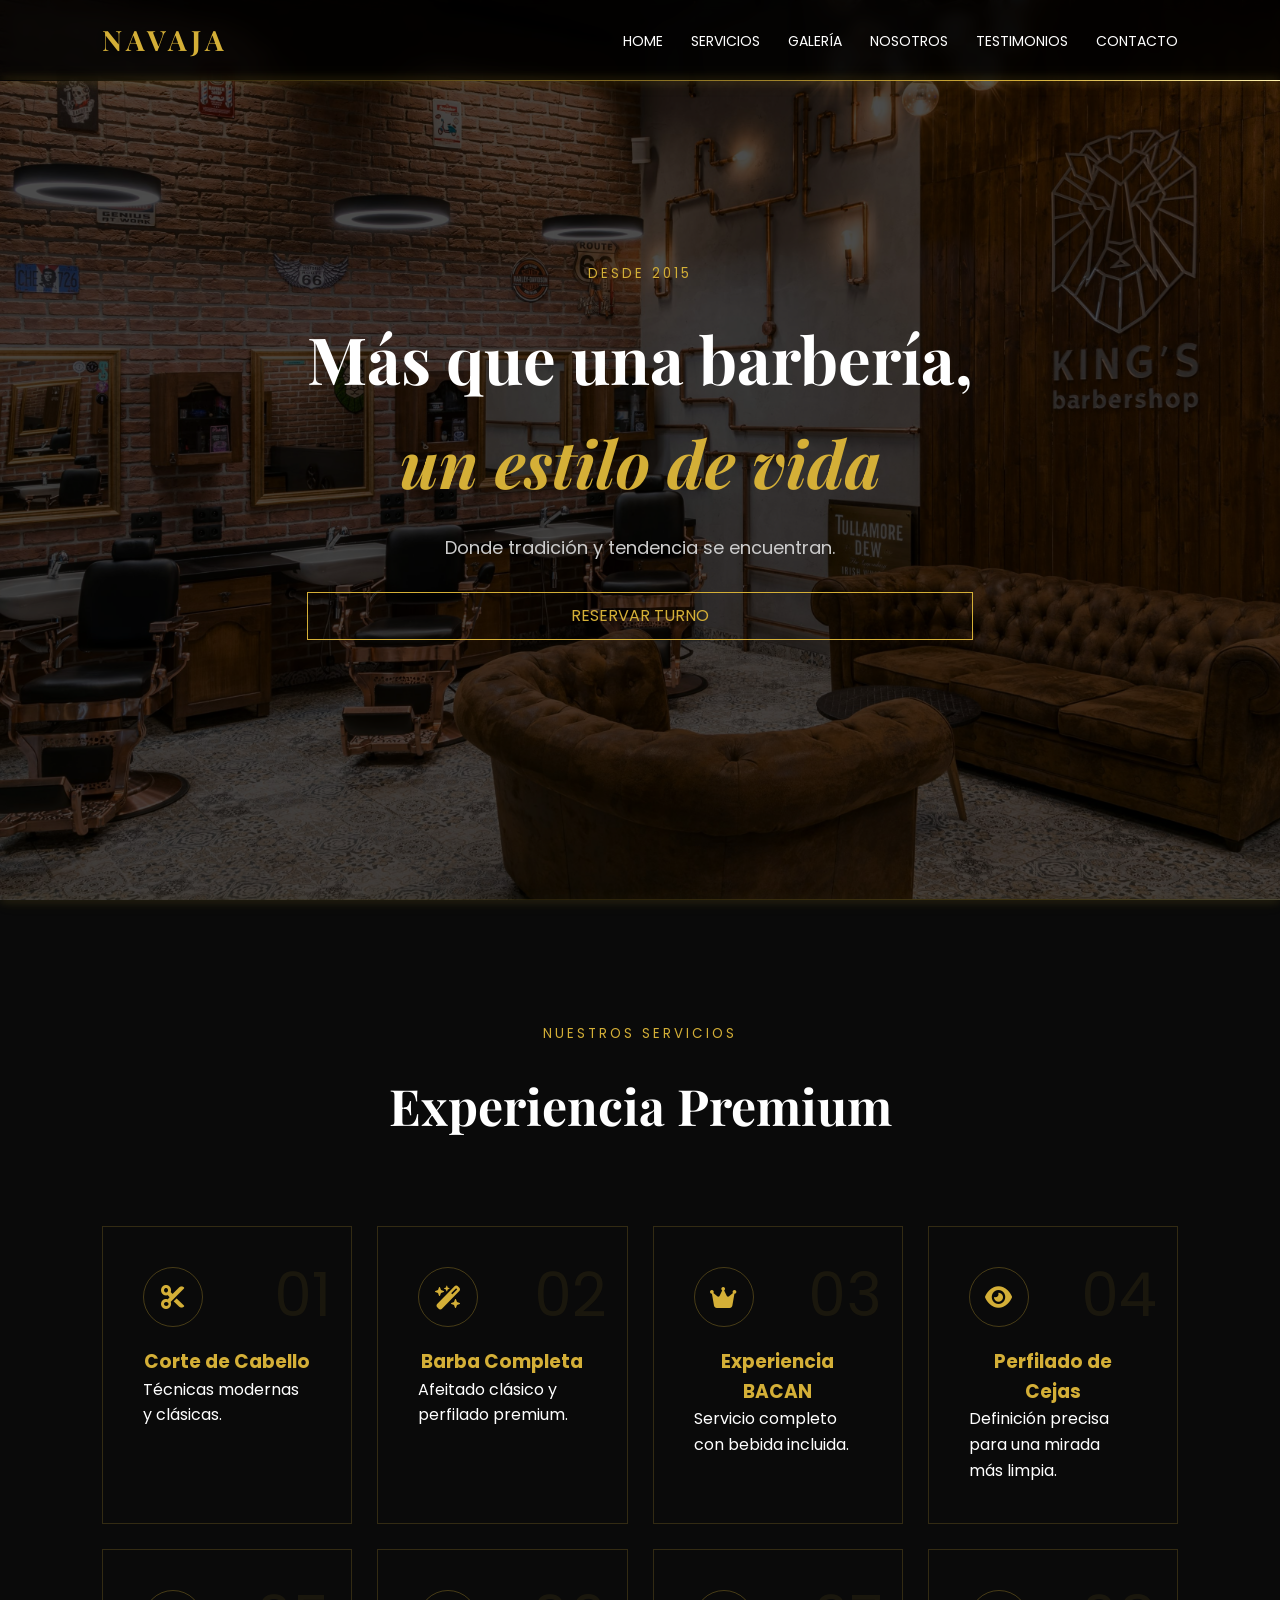
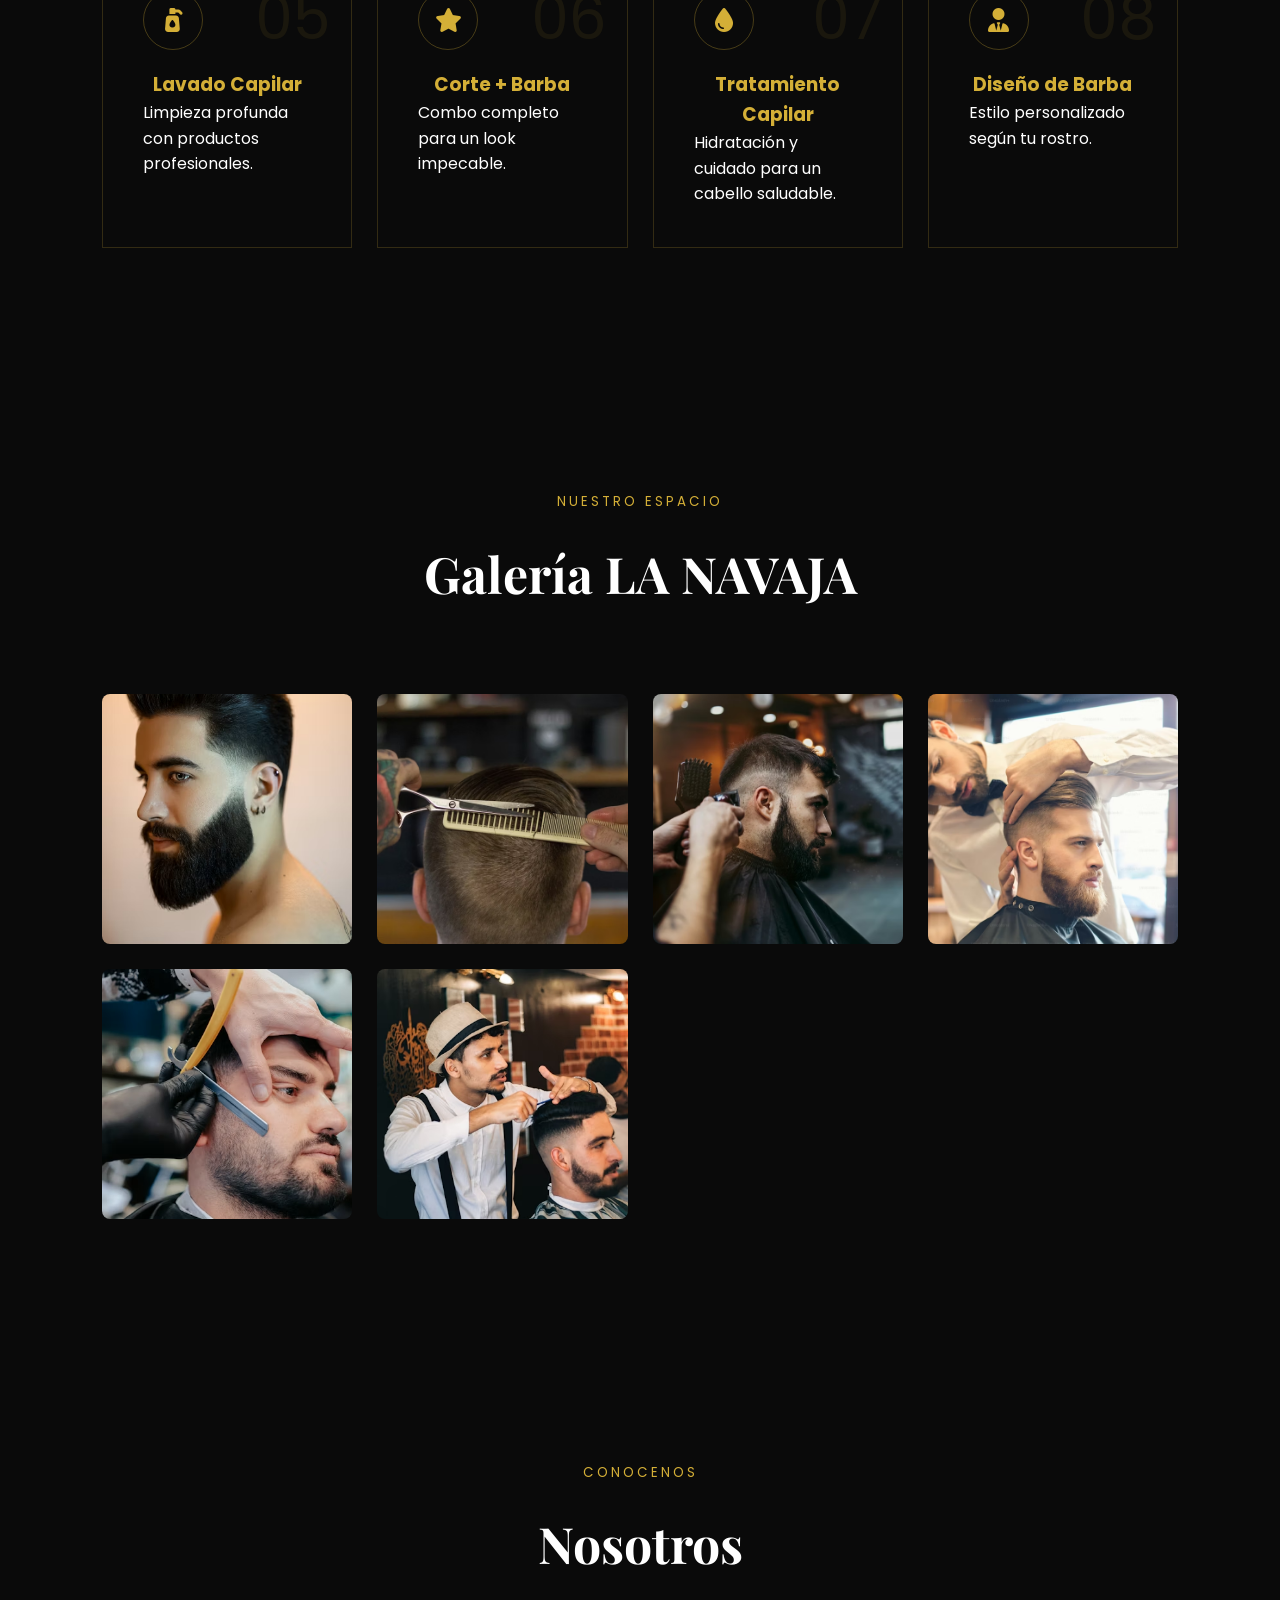
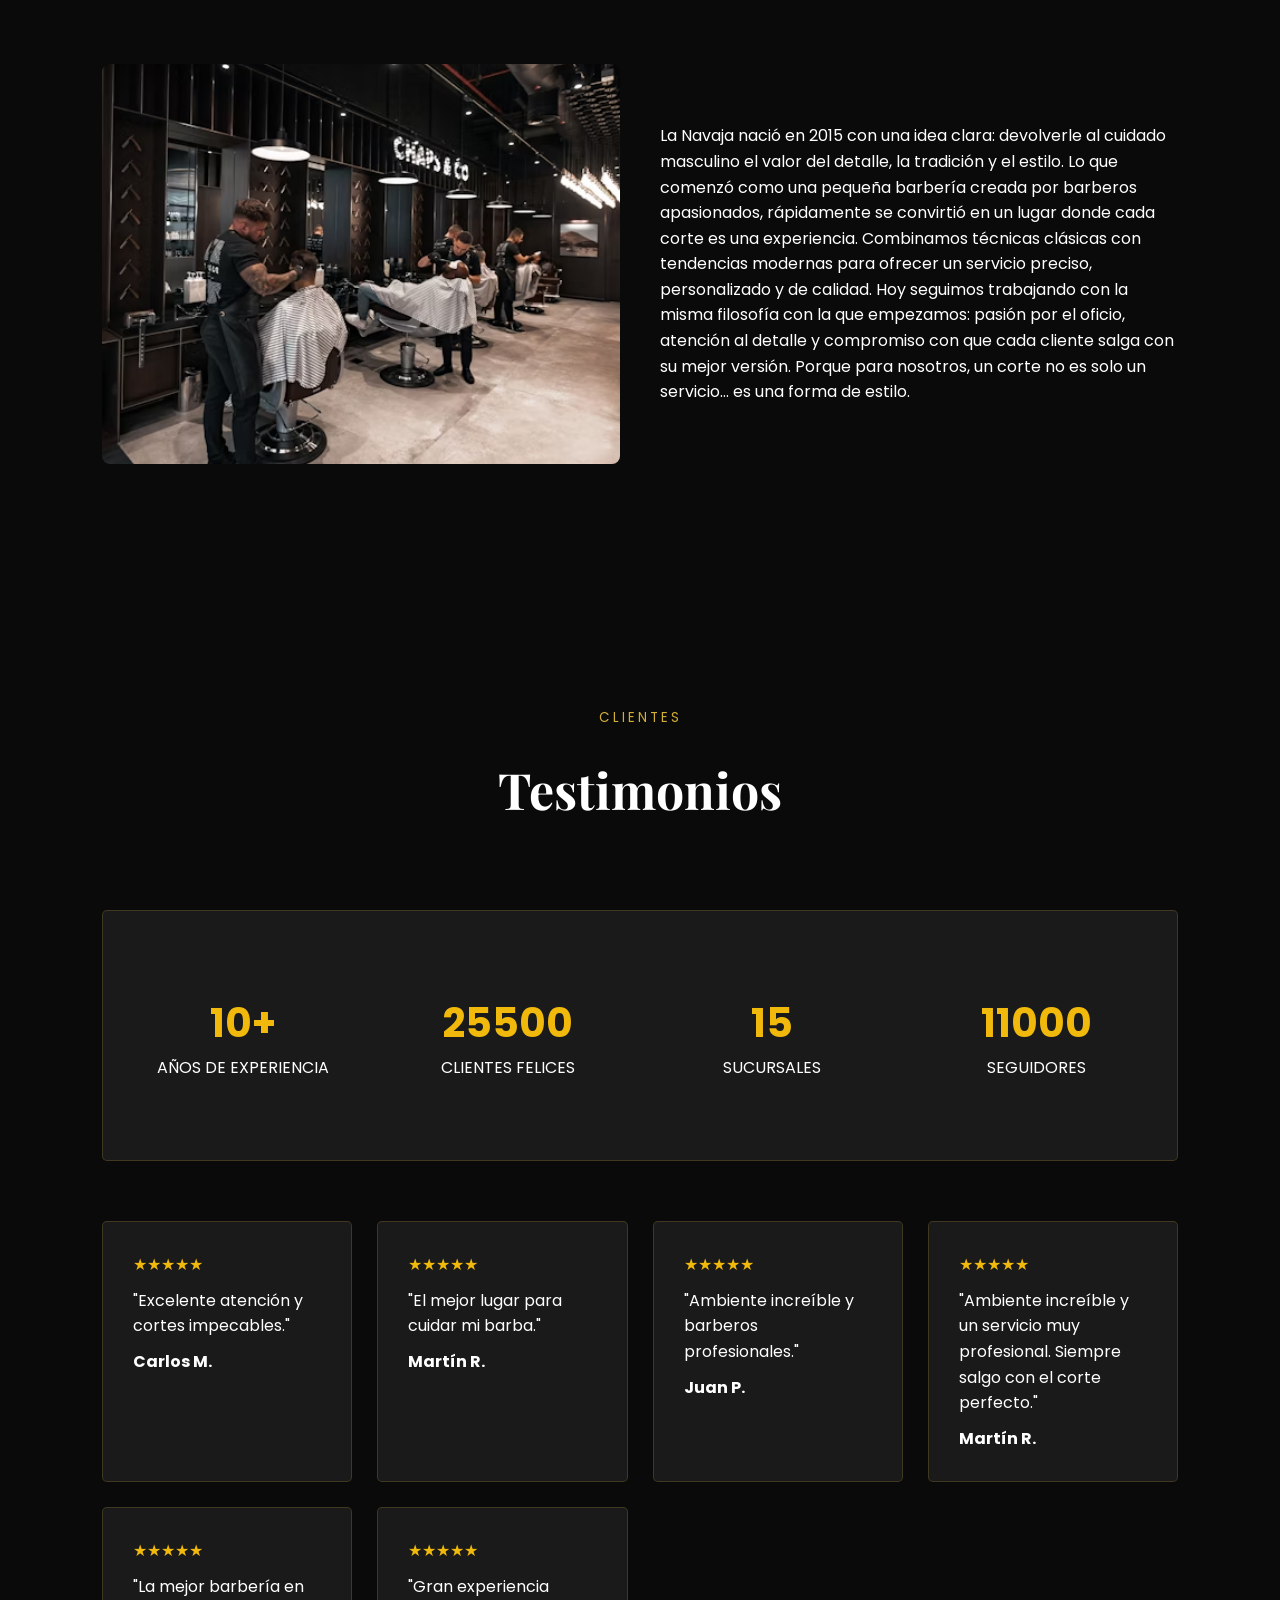
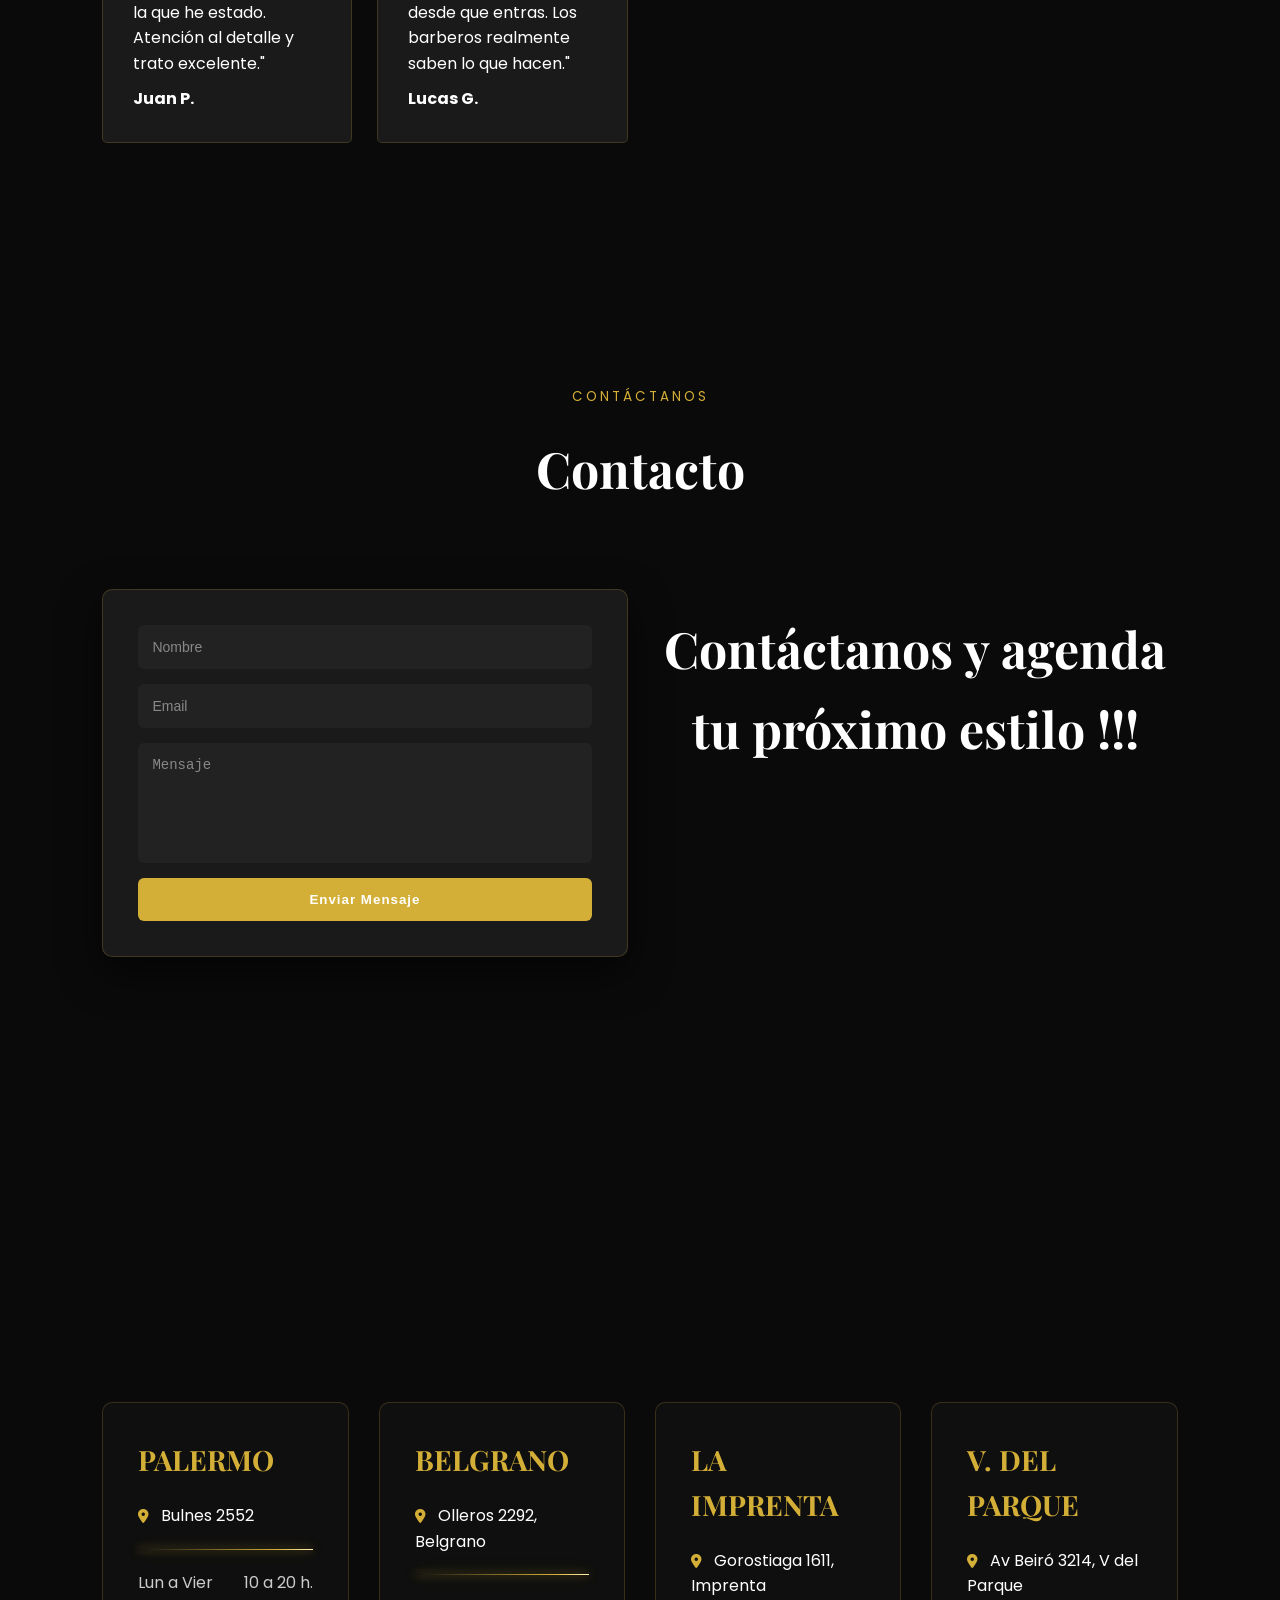
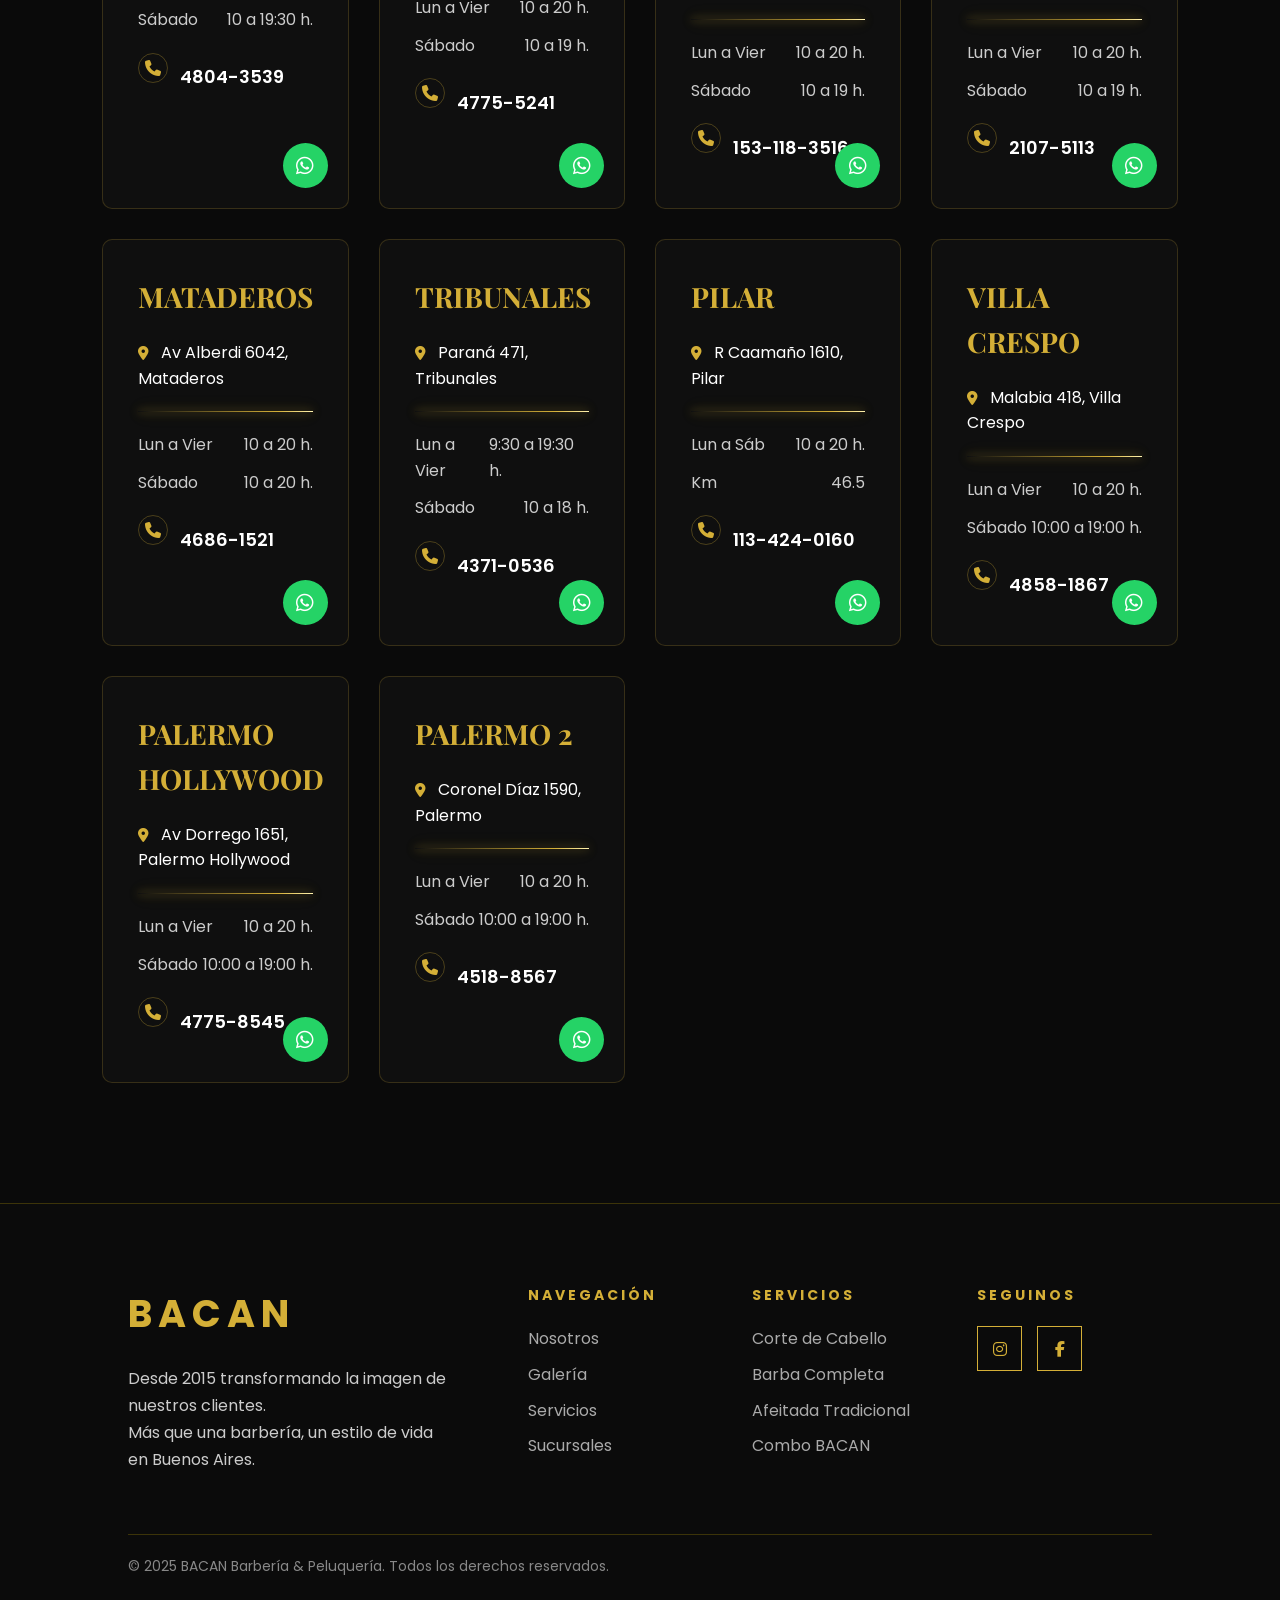
==== index.html @ 8d9905ed "correciones" ====
<!DOCTYPE html>
<html lang="es">

<head>

    <meta charset="UTF-8">
    <meta name="viewport" content="width=device-width, initial-scale=1.0">

    <title>La Navaja</title>

    <meta name="description"
        content="Barbería premium especializada en cortes modernos, fade profesional y barba perfecta. Reserva tu turno en Elite Crown Barber.">

    <meta property="og:title" content="La Navaja">
    <meta property="og:description" content="Barbería premium con estilo moderno">
    <meta property="og:type" content="website">

    <link
        href="https://fonts.googleapis.com/css2?family=Poppins:wght@300;400;500;600&family=Playfair+Display:wght@600&display=swap"
        rel="stylesheet">
    <link href="https://fonts.googleapis.com/css2?family=Oswald:wght@300;400;600&display=swap" rel="stylesheet">
    <link rel="stylesheet" href="https://cdnjs.cloudflare.com/ajax/libs/font-awesome/6.5.0/css/all.min.css">
    <link rel="stylesheet" href="styles.css">
</head>

<body>

    <header>

        <nav>

            <div class="logo">NAVAJA</div>

            <ul id="menu">

                <li><a href="#">HOME</a></li>
                <li><a href="#servicios">SERVICIOS</a></li>
                <li><a href="#galeria">GALERÍA</a></li>
                <li><a href="#nosotros">NOSOTROS</a></li>
                <li><a href="#testimonios">TESTIMONIOS</a></li>
                <li><a href="#contacto">CONTACTO</a></li>


            </ul>

            <div class="hamburger" onclick="toggleMenu()">☰</div>
            <div class="hero-line"></div>
        </nav>

    </header>


    <!-- HERO -->

    <section class="hero">
        <div class="hero-content">
            <small>DESDE 2015</small>
            <h1>Más que una barbería,<br><span>un estilo de vida</span></h1>
            <p>Donde tradición y tendencia se encuentran.</p>
            <div class="btn" onclick="openModal()">RESERVAR TURNO</div>
        </div>
        <div class="hero-line"></div>
    </section>

    <!-- <div class="metrics grid-info">

    <div class="metric">
        <h2 class="counter" data-target="10">0</h2>
        <p>AÑOS DE EXPERIENCIA</p>
    </div>

    <div class="metric">
        <h2 class="counter" data-target="50000">0</h2>
        <p>CLIENTES FELICES</p>
    </div>

    <div class="metric">
        <h2 class="counter" data-target="15">0</h2>
        <p>SUCURSALES</p>
    </div>

    <div class="metric">
        <h2 class="counter" data-target="22000">0</h2>
        <p>SEGUIDORES</p>
    </div>

</div> --->

    <section id="servicios" class="reveal">
        <div class="section-title  reveal">
            <small>NUESTROS SERVICIOS</small>
            <h2>Experiencia Premium</h2>
        </div>
        <div class="services grid">
            <div class="card">
                <div class="number">01</div>
                <div class="icon"><i class="fa-solid fa-scissors"></i></div>
                <h3>Corte de Cabello</h3>
                <p>Técnicas modernas y clásicas.</p>
            </div>

            <div class="card">
                <div class="number">02</div>
                <div class="icon"><i class="fa-solid fa-wand-magic-sparkles"></i></div>
                <h3>Barba Completa</h3>
                <p>Afeitado clásico y perfilado premium.</p>
            </div>

            <div class="card">
                <div class="number">03</div>
                <div class="icon"><i class="fa-solid fa-crown"></i></div>
                <h3>Experiencia BACAN</h3>
                <p>Servicio completo con bebida incluida.</p>
            </div>

            <div class="card">
                <div class="number">04</div>
                <div class="icon"><i class="fa-solid fa-eye"></i></div>
                <h3>Perfilado de Cejas</h3>
                <p>Definición precisa para una mirada más limpia.</p>
            </div>

            <div class="card">
                <div class="number">05</div>
                <div class="icon"><i class="fa-solid fa-pump-soap"></i></div>
                <h3>Lavado Capilar</h3>
                <p>Limpieza profunda con productos profesionales.</p>
            </div>

            <div class="card">
                <div class="number">06</div>
                <div class="icon"><i class="fa-solid fa-star"></i></div>
                <h3>Corte + Barba</h3>
                <p>Combo completo para un look impecable.</p>
            </div>

            <div class="card">
                <div class="number">07</div>
                <div class="icon"><i class="fa-solid fa-droplet"></i></div>
                <h3>Tratamiento Capilar</h3>
                <p>Hidratación y cuidado para un cabello saludable.</p>
            </div>

            <div class="card">
                <div class="number">08</div>
                <div class="icon"><i class="fa-solid fa-user-tie"></i></div>
                <h3>Diseño de Barba</h3>
                <p>Estilo personalizado según tu rostro.</p>
            </div>

        </div>
        </div>
    </section>



    <section id="galeria" class="reveal">


        <div class="section-title reveal">
            <small>NUESTRO ESPACIO</small>
            <h2>Galería LA NAVAJA</h2>
        </div>

        <div class="grid gallery">

            <img src="img/G1.avif">
            <img src="img/G2.avif">
            <img src="img/G3.avif">
            <img src="img/G4.avif">
            <img src="img/G5.avif">
            <img src="img/G6.avif">

        </div>

    </section>


    <section id="nosotros" class="reveal">

        <div class="section-title reveal">
            <small>CONOCENOS</small>
            <h2>Nosotros</h2>
        </div>

        <div class="about">

            <img src="img/n1.avif">

            <p>
                La Navaja nació en 2015 con una idea clara: devolverle al cuidado masculino el valor del detalle, la
                tradición y el estilo.

                Lo que comenzó como una pequeña barbería creada por barberos apasionados, rápidamente se convirtió en un
                lugar donde cada corte es una experiencia. Combinamos técnicas clásicas con tendencias modernas para
                ofrecer un servicio preciso, personalizado y de calidad.

                Hoy seguimos trabajando con la misma filosofía con la que empezamos: pasión por el oficio, atención al
                detalle y compromiso con que cada cliente salga con su mejor versión.

                Porque para nosotros, un corte no es solo un servicio… es una forma de estilo.
            </p>

        </div>

    </section>

    <!-- TESTIMONIOS -->

    <section class="testimonios" id="testimonios">

        <div class="section-title reveal">
            <small>CLIENTES</small>
            <h2>Testimonios</h2>
        </div>

        <div class="metrics grid-info">

            <div class="metric">
                <h2 class="counter" data-target="10">0</h2>
                <p>AÑOS DE EXPERIENCIA</p>
            </div>

            <div class="metric">
                <h2 class="counter" data-target="50000">0</h2>
                <p>CLIENTES FELICES</p>
            </div>

            <div class="metric">
                <h2 class="counter" data-target="15">0</h2>
                <p>SUCURSALES</p>
            </div>

            <div class="metric">
                <h2 class="counter" data-target="22000">0</h2>
                <p>SEGUIDORES</p>
            </div>

        </div>
        <div class="services grid">

            <div class="testimonio card">
                <div class="estrellas">★★★★★</div>
                <p>"Excelente atención y cortes impecables."</p>
                <strong>Carlos M.</strong>
            </div>

            <div class="testimonio card">
                <div class="estrellas">★★★★★</div>
                <p>"El mejor lugar para cuidar mi barba."</p>
                <strong>Martín R.</strong>
            </div>

            <div class="testimonio card">
                <div class="estrellas">★★★★★</div>
                <p>"Ambiente increíble y barberos profesionales."</p>
                <strong>Juan P.</strong>
            </div>

            <div class="testimonio card">
                <div class="estrellas">★★★★★</div>
                <p>"Ambiente increíble y un servicio muy profesional. Siempre salgo con el corte perfecto."</p>
                <strong>Martín R.</strong>
            </div>

            <div class="testimonio card">
                <div class="estrellas">★★★★★</div>
                <p>"La mejor barbería en la que he estado. Atención al detalle y trato excelente."</p>
                <strong>Juan P.</strong>
            </div>

            <div class="testimonio card">
                <div class="estrellas">★★★★★</div>
                <p>"Gran experiencia desde que entras. Los barberos realmente saben lo que hacen."</p>
                <strong>Lucas G.</strong>
            </div>
        </div>


    </section>

    <!-- CONTACTO -->
    <section class="contacto" id="contacto">

        <div class="section-title reveal">
            <small>CONTÁCTANOS</small>
            <h2>Contacto</h2>
        </div>

        <div class="grid">

            <!-- FORMULARIO -->

            <div class="contacto-form reveal-right">

                <form action="https://formsubmit.co/juanezequielhinojosa@gmail.com" method="POST">

                    <input type="text" placeholder="Nombre" required>

                    <input type="email" placeholder="Email" required>

                    <textarea placeholder="Mensaje" rows="5" required></textarea>

                    <button type="submit">Enviar Mensaje</button>

                </form>

            </div>

            <!-- INFO -->

            <div class="section-title reveal">

                <h2>Contáctanos y agenda tu próximo estilo !!!</h2>

            </div>

        </div>

    </section>


    <section id="sucursales">

        <div class="section-title">
            <small>NUESTRAS BARBERÍAS</small>
            <h2>Sucursales</h2>
        </div>

        <div class="sucursales-grid">

            <!-- Tarjeta -->


            <div class="sucursal-card">

                <h3>PALERMO</h3>

                <p><i class="fa-solid fa-location-dot icon-small"></i> Bulnes 2552</p>

                <div class="gold-divider"></div>

                <div class="sucursal-info">
                    <span>Lun a Vier</span>
                    <span>10 a 20 h.</span>
                </div>

                <div class="sucursal-info">
                    <span>Sábado</span>
                    <span>10 a 19:30 h.</span>
                </div>
                <div class="sucursal-phone">
                    <div class="icon">
                        <i class="fa-solid fa-phone"></i>
                    </div>
                    <span>4804-3539</span>
                </div>

                <a href="#" class="whatsapp">
                    <i class="fa-brands fa-whatsapp"></i>
                </a>
            </div>


            <div class="sucursal-card">

                <h3>BELGRANO</h3>

                <p><i class="fa-solid fa-location-dot icon-small"></i> Olleros 2292, Belgrano</p>

                <div class="gold-divider"></div>

                <div class="sucursal-info">
                    <span>Lun a Vier</span>
                    <span>10 a 20 h.</span>
                </div>

                <div class="sucursal-info">
                    <span>Sábado</span>
                    <span>10 a 19 h.</span>
                </div>

                <div class="sucursal-phone">
                    <div class="icon">
                        <i class="fa-solid fa-phone"></i>
                    </div>
                    <span>4775-5241</span>
                </div>

                <a href="#" class="whatsapp">
                    <i class="fa-brands fa-whatsapp"></i>
                </a>

            </div>

            <div class="sucursal-card">

                <h3>LA IMPRENTA</h3>

                <p><i class="fa-solid fa-location-dot icon-small"></i> Gorostiaga 1611, Imprenta</p>

                <div class="gold-divider"></div>

                <div class="sucursal-info">
                    <span>Lun a Vier</span>
                    <span>10 a 20 h.</span>
                </div>

                <div class="sucursal-info">
                    <span>Sábado</span>
                    <span>10 a 19 h.</span>
                </div>

                <div class="sucursal-phone">
                    <div class="icon">
                        <i class="fa-solid fa-phone"></i>
                    </div>
                    <span>153-118-3516</span>
                </div>

                <a href="#" class="whatsapp">
                    <i class="fa-brands fa-whatsapp"></i>
                </a>

            </div>

            <div class="sucursal-card">

                <h3>V. DEL PARQUE</h3>

                <p><i class="fa-solid fa-location-dot icon-small"></i> Av Beiró 3214, V del Parque</p>

                <div class="gold-divider"></div>

                <div class="sucursal-info">
                    <span>Lun a Vier</span>
                    <span>10 a 20 h.</span>
                </div>

                <div class="sucursal-info">
                    <span>Sábado</span>
                    <span>10 a 19 h.</span>
                </div>

                <div class="sucursal-phone">
                    <div class="icon">
                        <i class="fa-solid fa-phone"></i>
                    </div>
                    <span>2107-5113</span>
                </div>

                <a href="#" class="whatsapp">
                    <i class="fa-brands fa-whatsapp"></i>
                </a>

            </div>

            <div class="sucursal-card">

                <h3>MATADEROS</h3>

                <p><i class="fa-solid fa-location-dot icon-small"></i> Av Alberdi 6042, Mataderos</p>

                <div class="gold-divider"></div>

                <div class="sucursal-info">
                    <span>Lun a Vier</span>
                    <span>10 a 20 h.</span>
                </div>

                <div class="sucursal-info">
                    <span>Sábado</span>
                    <span>10 a 20 h.</span>
                </div>

                <div class="sucursal-phone">
                    <div class="icon">
                        <i class="fa-solid fa-phone"></i>
                    </div>
                    <span>4686-1521</span>
                </div>

                <a href="#" class="whatsapp">
                    <i class="fa-brands fa-whatsapp"></i>
                </a>

            </div>
            <div class="sucursal-card">

                <h3>TRIBUNALES</h3>

                <p><i class="fa-solid fa-location-dot icon-small"></i> Paraná 471, Tribunales</p>

                <div class="gold-divider"></div>

                <div class="sucursal-info">
                    <span>Lun a Vier</span>
                    <span>9:30 a 19:30 h.</span>
                </div>

                <div class="sucursal-info">
                    <span>Sábado</span>
                    <span>10 a 18 h.</span>
                </div>

                <div class="sucursal-phone">
                    <div class="icon">
                        <i class="fa-solid fa-phone"></i>
                    </div>
                    <span>4371-0536</span>
                </div>

                <a href="#" class="whatsapp">
                    <i class="fa-brands fa-whatsapp"></i>
                </a>

            </div>

            <div class="sucursal-card">

                <h3>PILAR</h3>

                <p><i class="fa-solid fa-location-dot icon-small"></i> R Caamaño 1610, Pilar</p>

                <div class="gold-divider"></div>

                <div class="sucursal-info">
                    <span>Lun a Sáb</span>
                    <span>10 a 20 h.</span>
                </div>

                <div class="sucursal-info">
                    <span>Km</span>
                    <span>46.5</span>
                </div>

                <div class="sucursal-phone">
                    <div class="icon">
                        <i class="fa-solid fa-phone"></i>
                    </div>
                    <span>113-424-0160</span>
                </div>

                <a href="#" class="whatsapp">
                    <i class="fa-brands fa-whatsapp"></i>
                </a>

            </div>

            <div class="sucursal-card">

                <h3>VILLA CRESPO</h3>

                <p><i class="fa-solid fa-location-dot icon-small"></i> Malabia 418, Villa Crespo</p>

                <div class="gold-divider"></div>

                <div class="sucursal-info">
                    <span>Lun a Vier</span>
                    <span>10 a 20 h.</span>
                </div>

                <div class="sucursal-info">
                    <span>Sábado</span>
                    <span>10:00 a 19:00 h.</span>
                </div>

                <div class="sucursal-phone">
                    <div class="icon">
                        <i class="fa-solid fa-phone"></i>
                    </div>
                    <span>4858-1867</span>
                </div>

                <a href="#" class="whatsapp">
                    <i class="fa-brands fa-whatsapp"></i>
                </a>

            </div>

            <div class="sucursal-card">

                <h3>PALERMO HOLLYWOOD</h3>

                <p><i class="fa-solid fa-location-dot icon-small"></i> Av Dorrego 1651, Palermo Hollywood</p>

                <div class="gold-divider"></div>

                <div class="sucursal-info">
                    <span>Lun a Vier</span>
                    <span>10 a 20 h.</span>
                </div>

                <div class="sucursal-info">
                    <span>Sábado</span>
                    <span>10:00 a 19:00 h.</span>
                </div>

                <div class="sucursal-phone">
                    <div class="icon">
                        <i class="fa-solid fa-phone"></i>
                    </div>
                    <span>4775-8545</span>
                </div>

                <a href="#" class="whatsapp">
                    <i class="fa-brands fa-whatsapp"></i>
                </a>

            </div>

            <div class="sucursal-card">

                <h3>PALERMO 2</h3>

                <p><i class="fa-solid fa-location-dot icon-small"></i> Coronel Díaz 1590, Palermo</p>

                <div class="gold-divider"></div>

                <div class="sucursal-info">
                    <span>Lun a Vier</span>
                    <span>10 a 20 h.</span>
                </div>

                <div class="sucursal-info">
                    <span>Sábado</span>
                    <span>10:00 a 19:00 h.</span>
                </div>

                <div class="sucursal-phone">
                    <div class="icon">
                        <i class="fa-solid fa-phone"></i>
                    </div>
                    <span>4518-8567</span>
                </div>

                <a href="#" class="whatsapp">
                    <i class="fa-brands fa-whatsapp"></i>
                </a>

            </div>
        </div>

        </div>

    </section>



    <footer class="footer">

        <div class="footer-container">

            <div class="footer-col footer-brand">

                <h2>BACAN</h2>

                <p>
                    Desde 2015 transformando la imagen de nuestros clientes.<br>
                    Más que una barbería, un estilo de vida en Buenos Aires.
                </p>

            </div>


            <div class="footer-col">

                <h4>NAVEGACIÓN</h4>

                <ul>
                    <li><a href="#">Nosotros</a></li>
                    <li><a href="#">Galería</a></li>
                    <li><a href="#">Servicios</a></li>
                    <li><a href="#">Sucursales</a></li>
                </ul>

            </div>


            <div class="footer-col">

                <h4>SERVICIOS</h4>

                <ul>
                    <li><a href="#">Corte de Cabello</a></li>
                    <li><a href="#">Barba Completa</a></li>
                    <li><a href="#">Afeitada Tradicional</a></li>
                    <li><a href="#">Combo BACAN</a></li>
                </ul>

            </div>


            <div class="footer-col">

                <h4>SEGUINOS</h4>

                <div class="social-icons">

                    <a href="#"><i class="fa-brands fa-instagram"></i></a>

                    <a href="#"><i class="fa-brands fa-facebook-f"></i></a>

                </div>

            </div>

        </div>


        <div class="footer-bottom">

            <p>© 2025 BACAN Barbería & Peluquería. Todos los derechos reservados.</p>

        </div>

    </footer>



    <script>
        /* MENU MOBILE */

        function toggleMenu() {

            const menu = document.getElementById("menu")
            const btn = document.querySelector(".hamburger")

            menu.classList.toggle("active")

            if (menu.classList.contains("active")) {
                btn.innerHTML = "✕"
            } else {
                btn.innerHTML = "☰"
            }

        }
        const menuLinks = document.querySelectorAll("#menu a")

        menuLinks.forEach(link => {
            link.addEventListener("click", () => {

                document.getElementById("menu").classList.remove("active")
                document.querySelector(".hamburger").innerHTML = "☰"

            })
        })

        /* SCROLL ANIMATION */

        function reveal() {

            let elements = document.querySelectorAll(".reveal")

            elements.forEach(el => {

                let windowHeight = window.innerHeight
                let elementTop = el.getBoundingClientRect().top

                if (elementTop < windowHeight - 100) {

                    el.classList.add("active")

                }

            })

        }

        window.addEventListener("scroll", reveal);
        reveal();
        /* COUNTER WHEN SCROLL */

        const counters = document.querySelectorAll(".counter");

        const startCounter = (counter) => {

            const update = () => {

                const target = +counter.getAttribute("data-target");
                const count = +counter.innerText;

                const increment = target / 100;

                if (count < target) {

                    counter.innerText = Math.ceil(count + increment);
                    setTimeout(update, 20);

                } else {

                    let value = target;

                    if (target >= 1000) {
                        value = (target / 1000) + "K";
                    }

                    if (target === 10) {
                        value = "10+";
                    }

                    if (target === 50000) {
                        value = "50K+";
                    }

                    counter.innerText = value;

                }

            };

            update();

        };


        const observer = new IntersectionObserver(entries => {

            entries.forEach(entry => {

                if (entry.isIntersecting) {

                    startCounter(entry.target);
                    observer.unobserve(entry.target);

                }

            });

        });


        counters.forEach(counter => {
            observer.observe(counter);
        });
    </script>

</body>

</html>
---- styles.css ----
/* RESET */

*{
margin:0;
padding:0;
box-sizing:border-box;
}

body{
font-family:'Poppins',sans-serif;
background:#0a0a0a;
color:white;
line-height:1.6;
}

html{
scroll-behavior:smooth;
}

/* NAVBAR */

header{
position:fixed;
width:100%;
top:0;
z-index:1000;
background:rgba(0,0,0,.85);
backdrop-filter:blur(6px);
}

nav{
display:flex;
justify-content:space-between;
align-items:center;
padding:18px 8%;
}

.logo{
font-family:'Playfair Display',serif;
font-size:28px;
font-weight:700;
color:#d4af37;
letter-spacing:4px;
text-shadow:0 4px 12px rgba(0,0,0,0.9);

animation:shine 4s infinite;
}

nav ul{
display:flex;
list-style:none;
gap:28px;
}

nav a{
color:white;
text-decoration:none;
font-size:14px;
position:relative;
}

nav a::after{
content:"";
position:absolute;
width:0;
height:2px;
background:#d4af37;
left:0;
bottom:-4px;
transition:.3s;
}

nav a:hover::after{
width:100%;
}

.hamburger{
display:none;
font-size:25px;
cursor:pointer;
}

/* HERO */
.hero{
    height:100vh;
    display:flex;
    align-items:center;
    justify-content:center;
    text-align:center;
    background:url('img/hero.jpg') center/cover fixed;
    /*background-color: #111;*/
    position:relative;
}
.hero h1{
    font-family:'Playfair Display',serif;
    font-size:65px;
    margin:20px 0;
}

/*.hero h1{
font-family:'Playfair Display',serif;
font-size:70px;
margin:20px 0;
color:#d4af37;
position:relative;

background:linear-gradient(
90deg,
#d4af37 0%,
#fff6b0 40%,
#d4af37 80%
);

background-size:200%;
-webkit-background-clip:text;
-webkit-text-fill-color:transparent;

animation:shineText 4s infinite;
}*/

/*@keyframes shineText{

0%{
background-position:-200%;
}

50%{
background-position:200%;
}

100%{
background-position:200%;
}

}*/

/*.hero h1{
animation:glowText 3s infinite;
font-family:'Playfair Display',serif;
font-size:70px;
margin:20px 0;
color:#d4af37;
position:relative;
}*/

/*@keyframes glowText{

0%{
text-shadow:none;
}

50%{
text-shadow:
0 0 10px #d4af37,
0 0 20px #d4af37,
0 0 40px #d4af37;
}

100%{
text-shadow:none;
}

}*/

/*.hero h1{
animation:goldGlow 4s infinite;
font-family:'Playfair Display',serif;
font-size:70px;
margin:20px 0;
color:#d4af37;
position:relative;
}*/

/*@keyframes goldGlow{

0%,100%{
text-shadow:0 0 0px #d4af37;
}

50%{
text-shadow:
0 0 10px #d4af37,
0 0 25px #d4af37,
0 0 50px rgba(212,175,55,0.7);
}

}*/
.hero p{
margin-top:10px;
font-size:18px;
}
.hero span{
    color:#d4af37;
    font-style:italic;
}

.btn{
    border:1px solid #d4af37;
    padding:10px 20px;
    color:#d4af37;
    cursor:pointer;
    transition:.3s;
}

.btn:hover{
    background:#d4af37;
    color:black;
    transform:translateY(-2px);
    box-shadow:0 4px 10px rgba(243, 241, 241, 0.4);
}

.hero::after{
    content:"";
    position:absolute;
    inset:0;
    background:rgba(0,0,0,0.7);
}

.hero-content{
    position:relative;
    z-index:2;
    max-width:800px;
    animation:fadeUp 1.5s ease forwards;
}

.hero small{
    color:#d4af37;
    letter-spacing:3px;
}

/*.hero span{color:#d4af37;font-style:italic}*/

.hero p{color:#ccc;margin-bottom:30px}

.hero-line{
position:absolute;
bottom:0;
left:0;
width:100%;
height:1px;

background:linear-gradient(
90deg,
transparent 0%,
#d4af37 40%,
#fff3b0 50%,
#d4af37 60%,
transparent 100%
);

background-size:200% 100%;

animation:goldLine 3s linear infinite;

box-shadow:
0 0 8px rgba(212,175,55,0.8),
0 0 16px rgba(212,175,55,0.4);
}
@keyframes goldLine{

0%{
background-position:-200% 0;
}

100%{
background-position:200% 0;
}

}
/* SECTIONS */

/*section{
padding:90px 8%;
}

.section-title{
text-align:center;
font-size:36px;
color:#d4af37;
margin-bottom:50px;
}*/
/* SECTIONS */

section{padding:120px 8%}

.section-title{
    text-align:center;
    margin-bottom:80px;
    opacity:0;
    transform:translateY(40px);
    transition:1s;
}

.section-title.active{
    opacity:1;
    transform:translateY(0);
}

.section-title small{
    color:#d4af37;
    letter-spacing:3px;
}

.section-title h2{
    font-family:'Playfair Display',serif;
    font-size:50px;
    margin-top:20px;
}
/* SERVICES */

.services{
    display:grid;
    grid-template-columns:repeat(auto-fit,minmax(280px,1fr));
    gap:40px;
}

.card{
    border:1px solid rgba(212,175,55,0.2);
    padding:40px;
    position:relative;
    transition:.4s;
}

.card h3{
    color:#d4af37 ;
    text-align: center;
}
.card:hover{
    border-color:#d4af37;
    transform:translateY(-10px);
}

.number{
    position:absolute;
    top:20px;
    right:20px;
    font-size:60px;
    color:rgba(212,175,55,0.08);
}

/* iconos tarjeta */
.icon{
width:60px;
height:60px;
display:flex;
align-items:center;
justify-content:center;

border:1px solid rgba(212,175,55,0.3);
border-radius:50%;

font-size:24px;
color:#d4af37;

margin-bottom:20px;
transition:.3s;
}

.card:hover .icon{
background:#d4af37;
color:black;
transform:scale(1.1);
}

/* METRICS */
.metrics{
    display:flex;
    justify-content:space-around;
    padding:80px 20px;
    background:#1a1a1a;
    text-align:center;
    border-radius: 5px;
    border:1px solid rgba(212,175,55,0.2);
}

.metric h2{
    font-size:40px;
    color:#f0b90b;
}

/* GRID */

.grid{
display:grid;
grid-template-columns:repeat(auto-fit,minmax(250px,1fr));
gap:25px;
}
.grid-info{
display:grid;
grid-template-columns:repeat(auto-fit,minmax(160px,1fr));
gap:25px;
}

/* SERVICIOS */

/*.service img{
width:100%;
border-radius:8px;
transition:.4s;
}

.service:hover img{
transform:scale(1.08);
}*/

.service h3{
margin-top:10px;
text-align:center;
}

/* GALERIA */

.gallery img{
width:100%;
height:250px;
object-fit:cover;
border-radius:8px;
transition:.4s;
}
.gallery img:hover{
transform:scale(1.05);
}

/* NOSOTROS */

.about{
display:grid;
grid-template-columns:1fr 1fr;
gap:40px;
align-items:center;

}

.about img{
width:100%;
border-radius:8px;
height:400px;
object-fit:cover;
transition:.4s;
}
.about img:hover{
transform:scale(1.05);
}

/* ========================= */
/* TESTIMONIOS */
/* ========================= */

/*.testimonios{
background:#f4f4f4;
padding:80px 60px;
text-align:center;
}*/

/*.testimonios-grid{
display:grid;
grid-template-columns:repeat(3,1fr);
gap:30px;
margin-top:40px;
}*/

.testimonio{
background:#1a1a1a;
padding:30px;
border-radius:5px;
}

.testimonio p{
color:white;
margin-bottom:10px;
}

.estrellas{
color:#f0b90b;
margin-bottom:10px;
}

.testimonios .metrics{
margin-bottom:60px;
}
.testimonio:hover{
    border-color:#d4af37;
    transform:translateY(-10px);
}

/* CONTACTO */


/* ========================= */
/* FORMULARIO CONTACTO */
/* ========================= */

.contacto-form{
flex:1;
display:flex;
align-items:center;
}

/* caja del formulario */

.contacto-form form{
display:flex;
flex-direction:column;
gap:15px;
width:100%;
background:#1a1a1a;
padding:35px;
border-radius:10px;
box-shadow:0 15px 40px rgba(0,0,0,0.6);
border:1px solid rgba(212,175,55,0.2);

}

/* inputs */

.contacto-form input,
.contacto-form textarea{
padding:14px;
border:none;
outline:none;
background:#222;
color:white;
border-radius:6px;
font-size:14px;
transition:all 0.3s ease;
}

/* placeholder */

.contacto-form input::placeholder,
.contacto-form textarea::placeholder{
color:#888;
}

/* focus */

.contacto-form input:focus,
.contacto-form textarea:focus{
background:#2a2a2a;
box-shadow:0 0 0 2px #c8a25a;

}

/* textarea */

.contacto-form textarea{
min-height:120px;
resize:none;
}

/* boton */

.contacto-form button{
background:#d4af37;
color:white;
border:none;
padding:14px;
cursor:pointer;
font-weight:600;
letter-spacing:1px;
border-radius:6px;
transition:all 0.3s ease;
}

.contacto-form button:hover{
background:#a38349;
transform:translateY(-2px);
box-shadow:0 8px 20px rgba(0,0,0,0.5);
}

/* SUCURSALES */
.sucursales-grid{
display:grid;
grid-template-columns:repeat(auto-fit,minmax(200px,1fr));
gap:30px;
margin-top:40px;
}

.sucursal-card{
background:#0f0f0f;
border:1px solid rgba(212,175,55,0.2);
padding:35px;
border-radius:10px;
position:relative;
transition:.4s;
}

.sucursal-card:hover{
border-color:#d4af37;
transform:translateY(-6px);
}

.sucursal-card h3{
color:#d4af37;
font-size:28px;
margin-bottom:20px;
font-family:'Playfair Display',serif;
}

.sucursal-info{
margin:12px 0;
display:flex;
justify-content:space-between;
color:#ccc;
}


.whatsapp{
position:absolute;
bottom:20px;
right:20px;
background:#25D366;
width:45px;
height:45px;
border-radius:50%;
display:flex;
align-items:center;
justify-content:center;
color:white;
font-size:20px;
text-decoration:none;
}
.whatsapp:hover{
transform:scale(1.1);
box-shadow:0 0 12px rgba(37,211,102,0.6);
}
.gold-divider{
position:relative;
width:100%;
height:1px;
margin:20px 0;

background:linear-gradient(
90deg,
transparent 0%,
#d4af37 40%,
#fff3b0 50%,
#d4af37 60%,
transparent 100%
);

background-size:200% 100%;

animation:goldLine 3s linear infinite;

box-shadow:
0 0 8px rgba(212,175,55,0.8),
0 0 16px rgba(212,175,55,0.4);
}

.sucursal-phone{
display:flex;
align-items:center;
gap:12px;
margin-top:20px;
font-size:18px;
font-weight:600;
}
.sucursal-phone .icon{
width:30px;
height:30px;
font-size:16px;
}
.icon-small{
font-size:14px;
color:#d4af37;
margin-right:8px;
}
/* FOOTER */

.footer{
background:#0b0b0b;
padding:80px 10%;
color:#ccc;
border-top:1px solid rgba(255,215,0,0.2);
}

.footer-container{
display:grid;
grid-template-columns:2fr 1fr 1fr 1fr;
gap:50px;
}

.footer-brand h2{
color:#d4af37;
font-size:38px;
letter-spacing:6px;
margin-bottom:20px;
}

.footer-brand p{
line-height:1.7;
max-width:320px;
}

.footer-col h4{
color:#d4af37;
letter-spacing:3px;
font-size:14px;
margin-bottom:20px;
}

.footer-col ul{
list-style:none;
padding:0;
}

.footer-col ul li{
margin-bottom:10px;
}

.footer-col ul li a{
color:#aaa;
text-decoration:none;
transition:0.3s;
}

.footer-col ul li a:hover{
color:#d4af37;
}

.social-icons{
display:flex;
gap:15px;
}

.social-icons a{
width:45px;
height:45px;
border:1px solid #d4af37;
display:flex;
align-items:center;
justify-content:center;
color:#d4af37;
text-decoration:none;
transition:0.3s;
}

.social-icons a:hover{
background:#d4af37;
color:#000;
}

.footer-bottom{
margin-top:60px;
padding-top:20px;
border-top:1px solid rgba(255,215,0,0.2);
font-size:14px;
color:#888;
}

@media(max-width:900px){

.footer-container{
grid-template-columns:1fr 1fr;
}

}

@media(max-width:600px){

.footer-container{
grid-template-columns:1fr;
text-align:center;
}

.social-icons{
justify-content:center;
}

}



/* SCROLL ANIMATION */

.reveal{
opacity:0;
transform:translateY(40px);
transition:1s;
}

.reveal.active{
opacity:1;
transform:translateY(0);
}

/* MOBILE */

@media(max-width:768px){

nav ul{
display:none;
flex-direction:column;
background:black;
position:absolute;
right:0;
top:70px;
width:220px;
padding:20px;
}

nav ul.active{
display:flex;
}

.hamburger{
display:block;
}

.hero h1{
font-size:36px;
}

.about{
grid-template-columns:1fr;
}

.contact{
grid-template-columns:1fr;
}



}
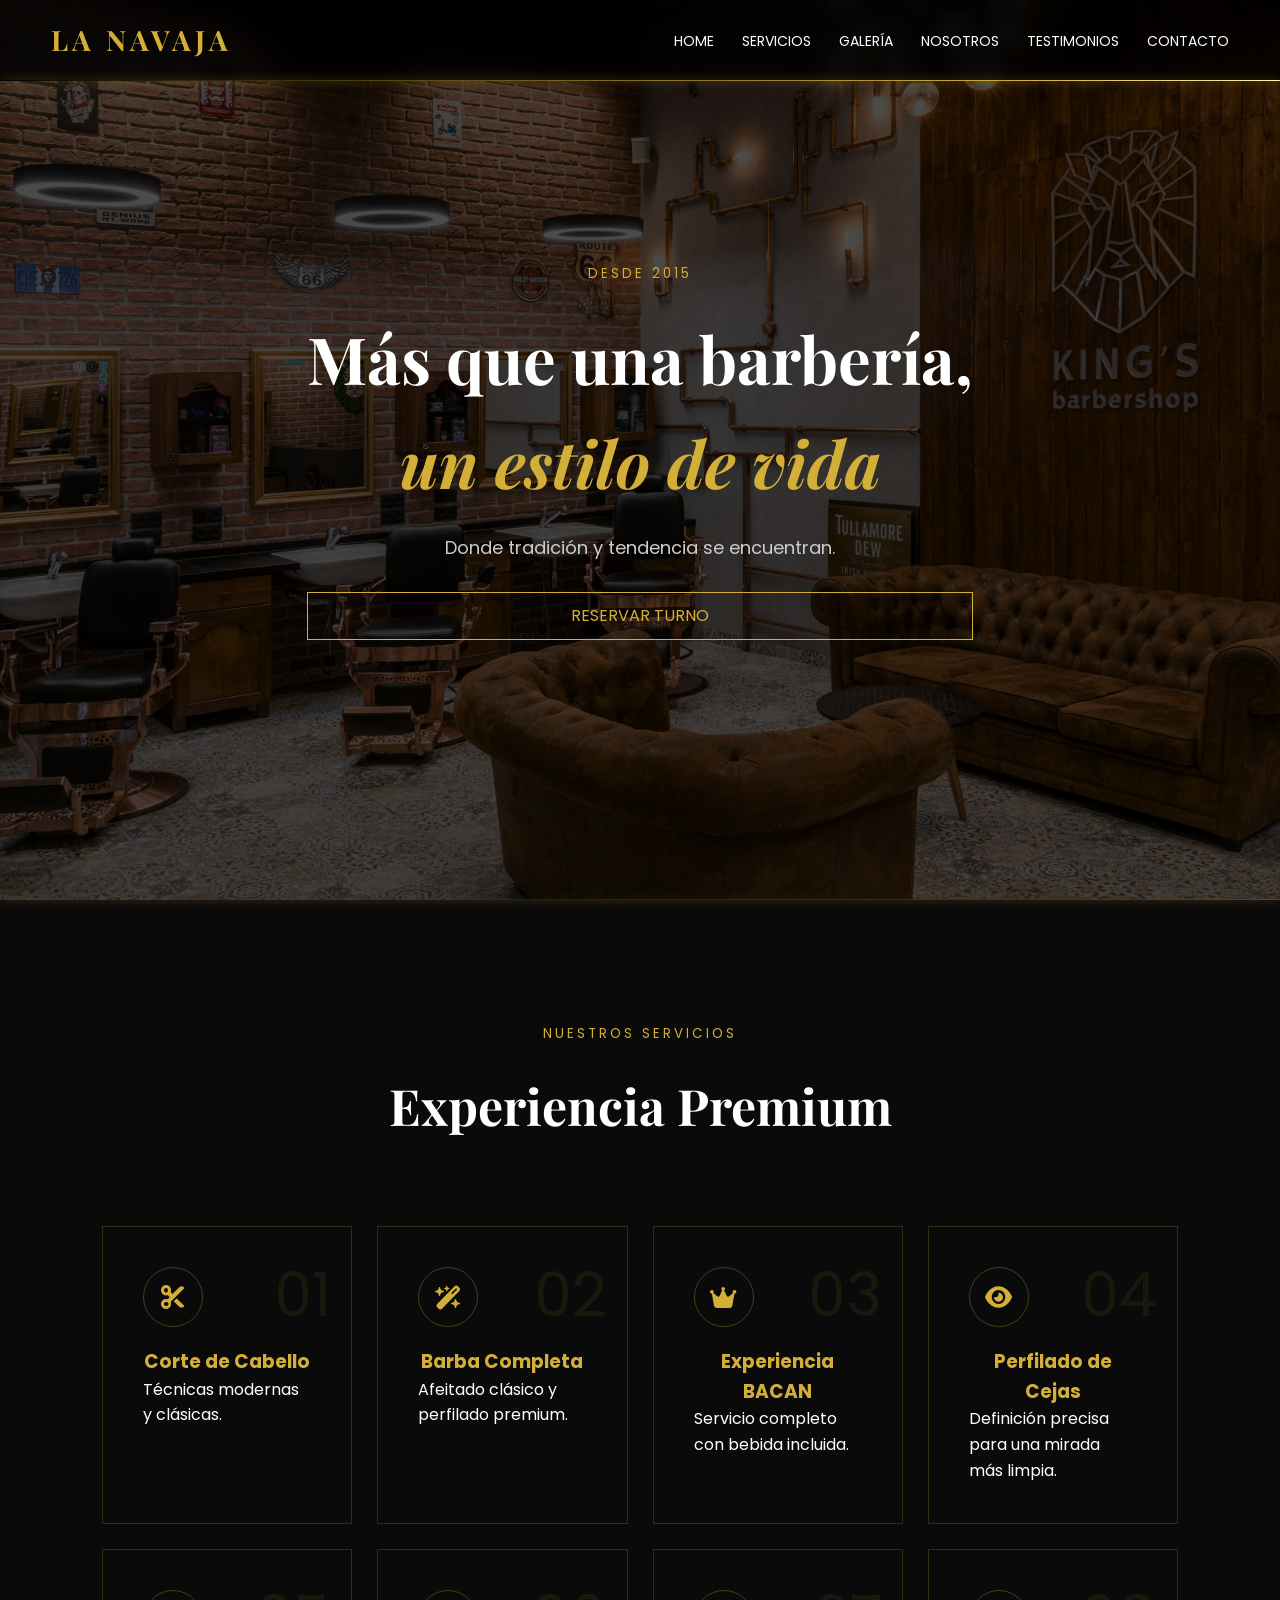
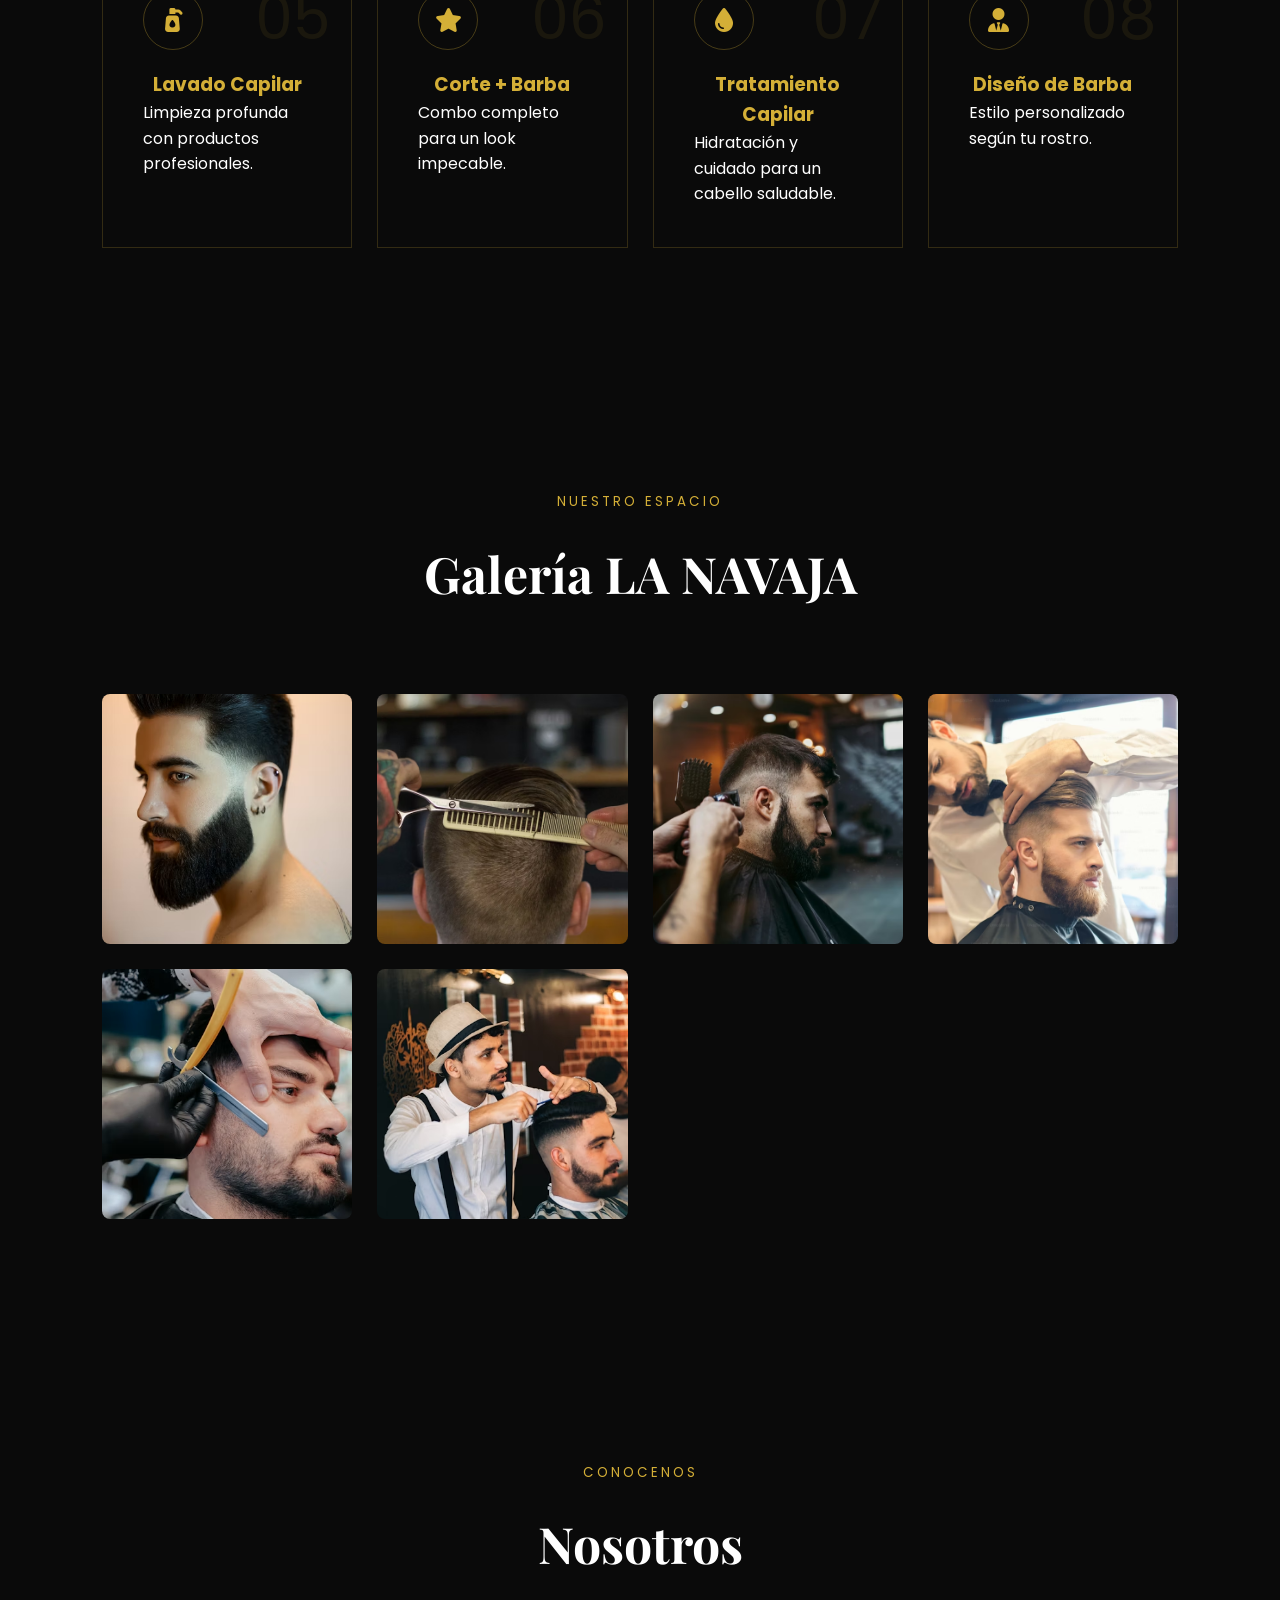
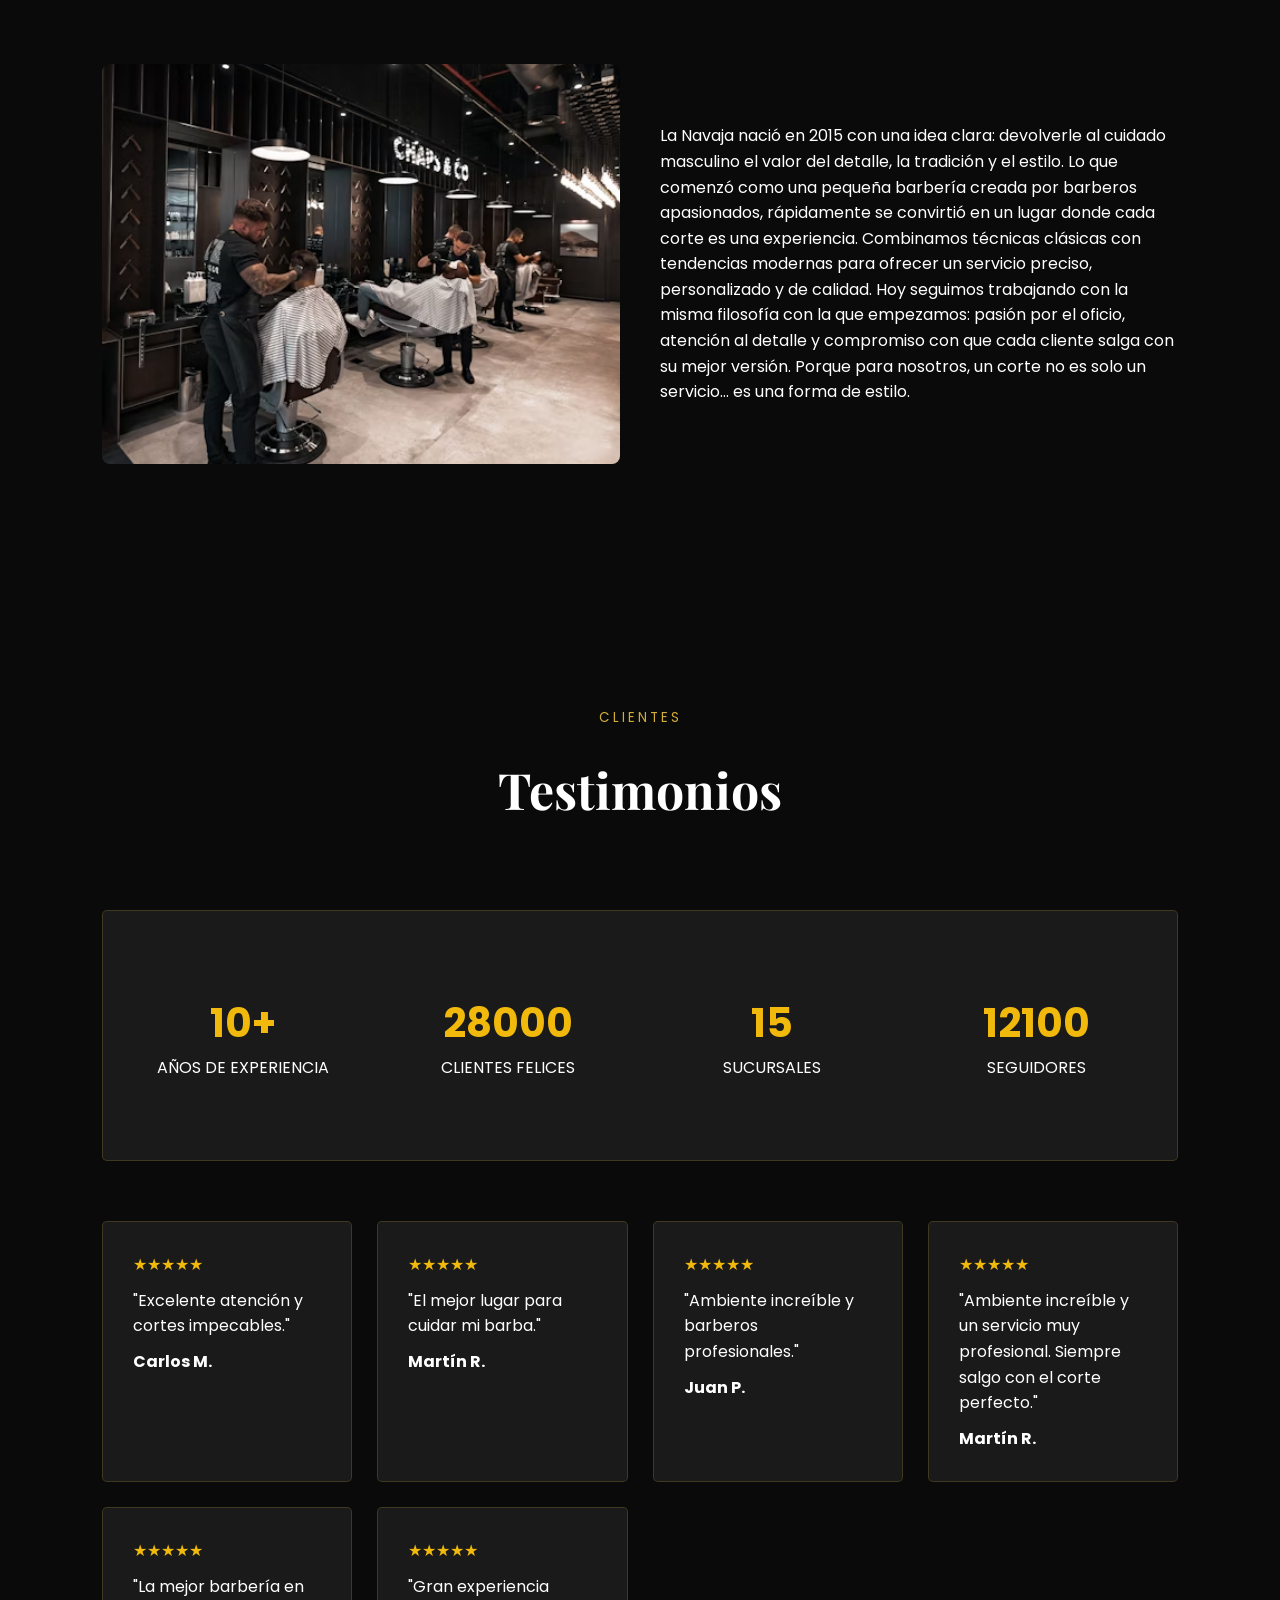
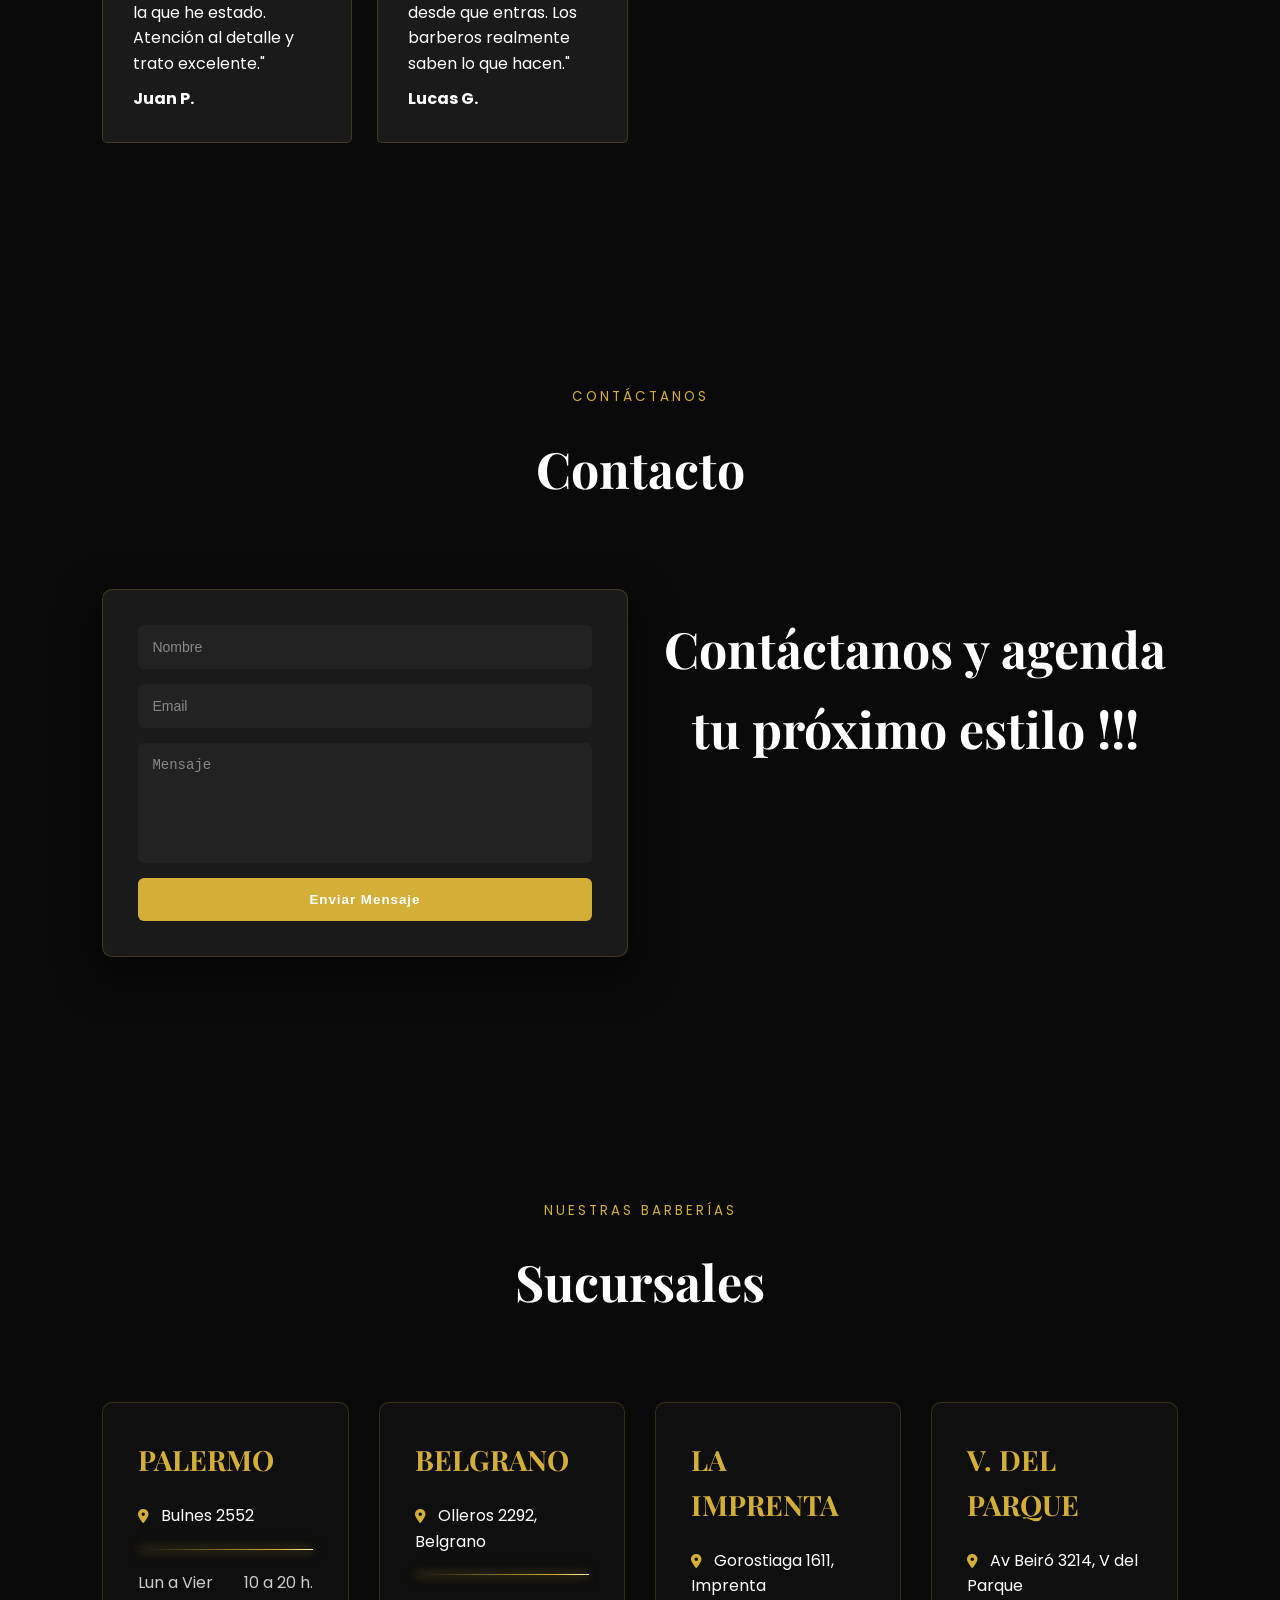
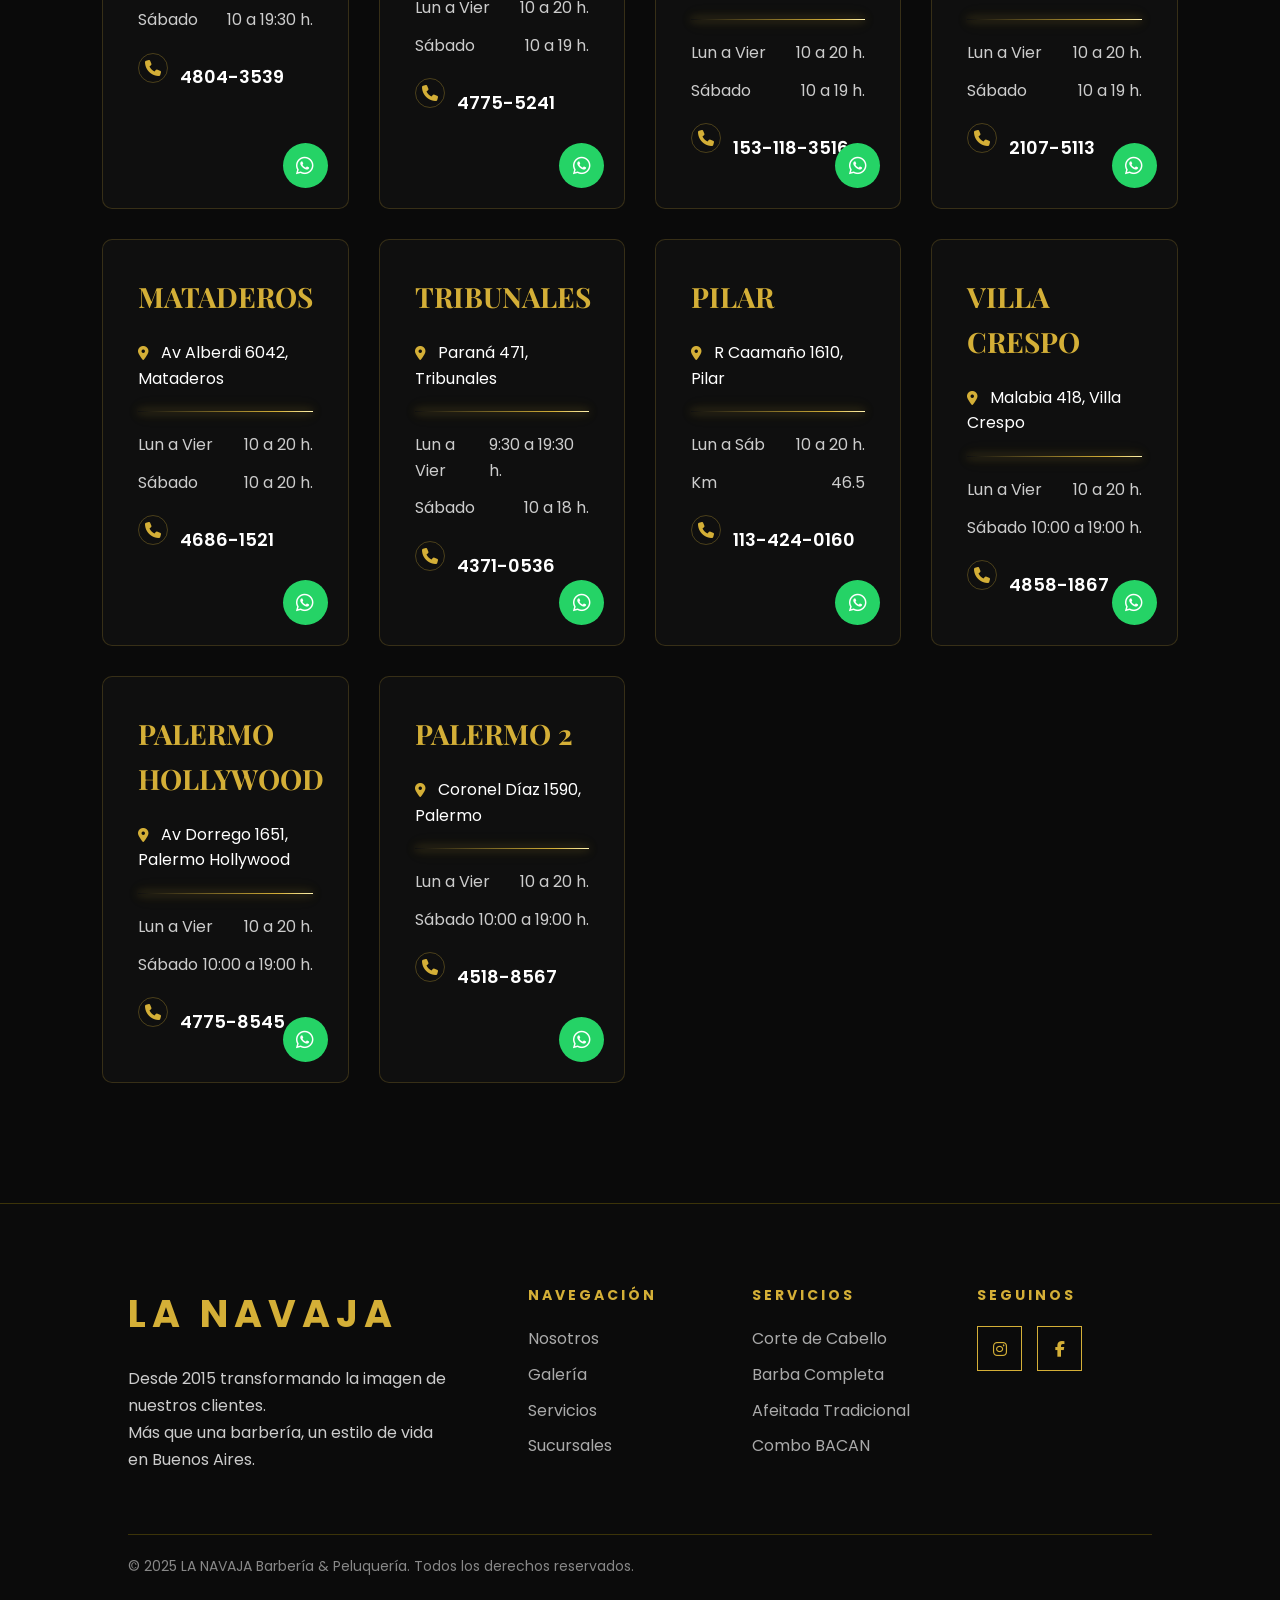
==== commit 9df3ecf4: "correciones" ====
--- a/index.html
+++ b/index.html
@@ -29,7 +29,7 @@
 
         <nav>
 
-            <div class="logo">NAVAJA</div>
+            <div class="logo"> LA NAVAJA</div>
 
             <ul id="menu">
 
@@ -322,7 +322,7 @@
 
     <section id="sucursales">
 
-        <div class="section-title">
+        <div class="section-title reveal">
             <small>NUESTRAS BARBERÍAS</small>
             <h2>Sucursales</h2>
         </div>
@@ -653,7 +653,7 @@
 
             <div class="footer-col footer-brand">
 
-                <h2>BACAN</h2>
+                <h2>LA NAVAJA</h2>
 
                 <p>
                     Desde 2015 transformando la imagen de nuestros clientes.<br>
@@ -710,7 +710,7 @@
 
         <div class="footer-bottom">
 
-            <p>© 2025 BACAN Barbería & Peluquería. Todos los derechos reservados.</p>
+            <p>© 2025 LA NAVAJA Barbería & Peluquería. Todos los derechos reservados.</p>
 
         </div>
 
--- a/styles.css
+++ b/styles.css
@@ -1,100 +1,100 @@
 /* RESET */
 
-*{
-margin:0;
-padding:0;
-box-sizing:border-box;
-}
-
-body{
-font-family:'Poppins',sans-serif;
-background:#0a0a0a;
-color:white;
-line-height:1.6;
-}
-
-html{
-scroll-behavior:smooth;
+* {
+  margin: 0;
+  padding: 0;
+  box-sizing: border-box;
+}
+
+body {
+  font-family: "Poppins", sans-serif;
+  background: #0a0a0a;
+  color: white;
+  line-height: 1.6;
+}
+
+html {
+  scroll-behavior: smooth;
 }
 
 /* NAVBAR */
 
-header{
-position:fixed;
-width:100%;
-top:0;
-z-index:1000;
-background:rgba(0,0,0,.85);
-backdrop-filter:blur(6px);
-}
-
-nav{
-display:flex;
-justify-content:space-between;
-align-items:center;
-padding:18px 8%;
-}
-
-.logo{
-font-family:'Playfair Display',serif;
-font-size:28px;
-font-weight:700;
-color:#d4af37;
-letter-spacing:4px;
-text-shadow:0 4px 12px rgba(0,0,0,0.9);
-
-animation:shine 4s infinite;
-}
-
-nav ul{
-display:flex;
-list-style:none;
-gap:28px;
-}
-
-nav a{
-color:white;
-text-decoration:none;
-font-size:14px;
-position:relative;
-}
-
-nav a::after{
-content:"";
-position:absolute;
-width:0;
-height:2px;
-background:#d4af37;
-left:0;
-bottom:-4px;
-transition:.3s;
-}
-
-nav a:hover::after{
-width:100%;
-}
-
-.hamburger{
-display:none;
-font-size:25px;
-cursor:pointer;
+header {
+  position: fixed;
+  width: 100%;
+  top: 0;
+  z-index: 1000;
+  background: rgba(0, 0, 0, 0.85);
+  backdrop-filter: blur(6px);
+}
+
+nav {
+  display: flex;
+  justify-content: space-between;
+  align-items: center;
+  padding: 18px 4%;
+}
+
+.logo {
+  font-family: "Playfair Display", serif;
+  font-size: 28px;
+  font-weight: 700;
+  color: #d4af37;
+  letter-spacing: 4px;
+  text-shadow: 0 4px 12px rgba(0, 0, 0, 0.9);
+
+  animation: shine 4s infinite;
+}
+
+nav ul {
+  display: flex;
+  list-style: none;
+  gap: 28px;
+}
+
+nav a {
+  color: white;
+  text-decoration: none;
+  font-size: 14px;
+  position: relative;
+}
+
+nav a::after {
+  content: "";
+  position: absolute;
+  width: 0;
+  height: 2px;
+  background: #d4af37;
+  left: 0;
+  bottom: -4px;
+  transition: 0.3s;
+}
+
+nav a:hover::after {
+  width: 100%;
+}
+
+.hamburger {
+  display: none;
+  font-size: 25px;
+  cursor: pointer;
 }
 
 /* HERO */
-.hero{
-    height:100vh;
-    display:flex;
-    align-items:center;
-    justify-content:center;
-    text-align:center;
-    background:url('img/hero.jpg') center/cover fixed;
-    /*background-color: #111;*/
-    position:relative;
-}
-.hero h1{
-    font-family:'Playfair Display',serif;
-    font-size:65px;
-    margin:20px 0;
+.hero {
+  height: 100vh;
+  display: flex;
+  align-items: center;
+  justify-content: center;
+  text-align: center;
+  background: url("img/hero.jpg") center/cover fixed;
+  /*background-color: #111;*/
+  position: relative;
+}
+.hero h1 {
+  font-family: "Playfair Display", serif;
+  font-size: 65px;
+  margin: 20px 0;
 }
 
 /*.hero h1{
@@ -185,87 +185,88 @@
 }
 
 }*/
-.hero p{
-margin-top:10px;
-font-size:18px;
-}
-.hero span{
-    color:#d4af37;
-    font-style:italic;
-}
-
-.btn{
-    border:1px solid #d4af37;
-    padding:10px 20px;
-    color:#d4af37;
-    cursor:pointer;
-    transition:.3s;
-}
-
-.btn:hover{
-    background:#d4af37;
-    color:black;
-    transform:translateY(-2px);
-    box-shadow:0 4px 10px rgba(243, 241, 241, 0.4);
-}
-
-.hero::after{
-    content:"";
-    position:absolute;
-    inset:0;
-    background:rgba(0,0,0,0.7);
-}
-
-.hero-content{
-    position:relative;
-    z-index:2;
-    max-width:800px;
-    animation:fadeUp 1.5s ease forwards;
-}
-
-.hero small{
-    color:#d4af37;
-    letter-spacing:3px;
+.hero p {
+  margin-top: 10px;
+  font-size: 18px;
+}
+.hero span {
+  color: #d4af37;
+  font-style: italic;
+}
+
+.btn {
+  border: 1px solid #d4af37;
+  padding: 10px 20px;
+  color: #d4af37;
+  cursor: pointer;
+  transition: 0.3s;
+}
+
+.btn:hover {
+  background: #d4af37;
+  color: black;
+  transform: translateY(-2px);
+  box-shadow: 0 4px 10px rgba(243, 241, 241, 0.4);
+}
+
+.hero::after {
+  content: "";
+  position: absolute;
+  inset: 0;
+  background: rgba(0, 0, 0, 0.7);
+}
+
+.hero-content {
+  position: relative;
+  z-index: 2;
+  max-width: 800px;
+  animation: fadeUp 1.5s ease forwards;
+}
+
+.hero small {
+  color: #d4af37;
+  letter-spacing: 3px;
 }
 
 /*.hero span{color:#d4af37;font-style:italic}*/
 
-.hero p{color:#ccc;margin-bottom:30px}
-
-.hero-line{
-position:absolute;
-bottom:0;
-left:0;
-width:100%;
-height:1px;
-
-background:linear-gradient(
-90deg,
-transparent 0%,
-#d4af37 40%,
-#fff3b0 50%,
-#d4af37 60%,
-transparent 100%
-);
-
-background-size:200% 100%;
-
-animation:goldLine 3s linear infinite;
-
-box-shadow:
-0 0 8px rgba(212,175,55,0.8),
-0 0 16px rgba(212,175,55,0.4);
-}
-@keyframes goldLine{
-
-0%{
-background-position:-200% 0;
-}
-
-100%{
-background-position:200% 0;
-}
-
+.hero p {
+  color: #ccc;
+  margin-bottom: 30px;
+}
+
+.hero-line {
+  position: absolute;
+  bottom: 0;
+  left: 0;
+  width: 100%;
+  height: 1px;
+
+  background: linear-gradient(
+    90deg,
+    transparent 0%,
+    #d4af37 40%,
+    #fff3b0 50%,
+    #d4af37 60%,
+    transparent 100%
+  );
+
+  background-size: 200% 100%;
+
+  animation: goldLine 3s linear infinite;
+
+  box-shadow:
+    0 0 8px rgba(212, 175, 55, 0.8),
+    0 0 16px rgba(212, 175, 55, 0.4);
+}
+@keyframes goldLine {
+  0% {
+    background-position: -200% 0;
+  }
+
+  100% {
+    background-position: 200% 0;
+  }
 }
 /* SECTIONS */
 
@@ -281,114 +282,116 @@
 }*/
 /* SECTIONS */
 
-section{padding:120px 8%}
-
-.section-title{
-    text-align:center;
-    margin-bottom:80px;
-    opacity:0;
-    transform:translateY(40px);
-    transition:1s;
-}
-
-.section-title.active{
-    opacity:1;
-    transform:translateY(0);
-}
-
-.section-title small{
-    color:#d4af37;
-    letter-spacing:3px;
-}
-
-.section-title h2{
-    font-family:'Playfair Display',serif;
-    font-size:50px;
-    margin-top:20px;
+section {
+  padding: 120px 8%;
+}
+
+.section-title {
+  text-align: center;
+  margin-bottom: 80px;
+  opacity: 0;
+  transform: translateY(40px);
+  transition: 1s;
+}
+
+.section-title.active {
+  opacity: 1;
+  transform: translateY(0);
+}
+
+.section-title small {
+  color: #d4af37;
+  letter-spacing: 3px;
+}
+
+.section-title h2 {
+  font-family: "Playfair Display", serif;
+  font-size: 50px;
+  margin-top: 20px;
 }
 /* SERVICES */
 
-.services{
-    display:grid;
-    grid-template-columns:repeat(auto-fit,minmax(280px,1fr));
-    gap:40px;
-}
-
-.card{
-    border:1px solid rgba(212,175,55,0.2);
-    padding:40px;
-    position:relative;
-    transition:.4s;
-}
-
-.card h3{
-    color:#d4af37 ;
-    text-align: center;
-}
-.card:hover{
-    border-color:#d4af37;
-    transform:translateY(-10px);
-}
-
-.number{
-    position:absolute;
-    top:20px;
-    right:20px;
-    font-size:60px;
-    color:rgba(212,175,55,0.08);
+.services {
+  display: grid;
+  grid-template-columns: repeat(auto-fit, minmax(280px, 1fr));
+  gap: 40px;
+}
+
+.card {
+  border: 1px solid rgba(212, 175, 55, 0.2);
+  padding: 40px;
+  position: relative;
+  transition: 0.4s;
+}
+
+.card h3 {
+  color: #d4af37;
+  text-align: center;
+}
+.card:hover {
+  border-color: #d4af37;
+  transform: translateY(-10px);
+}
+
+.number {
+  position: absolute;
+  top: 20px;
+  right: 20px;
+  font-size: 60px;
+  color: rgba(212, 175, 55, 0.08);
 }
 
 /* iconos tarjeta */
-.icon{
-width:60px;
-height:60px;
-display:flex;
-align-items:center;
-justify-content:center;
-
-border:1px solid rgba(212,175,55,0.3);
-border-radius:50%;
-
-font-size:24px;
-color:#d4af37;
-
-margin-bottom:20px;
-transition:.3s;
-}
-
-.card:hover .icon{
-background:#d4af37;
-color:black;
-transform:scale(1.1);
+.icon {
+  width: 60px;
+  height: 60px;
+  display: flex;
+  align-items: center;
+  justify-content: center;
+
+  border: 1px solid rgba(212, 175, 55, 0.3);
+  border-radius: 50%;
+
+  font-size: 24px;
+  color: #d4af37;
+
+  margin-bottom: 20px;
+  transition: 0.3s;
+}
+
+.card:hover .icon {
+  background: #d4af37;
+  color: black;
+  transform: scale(1.1);
 }
 
 /* METRICS */
-.metrics{
-    display:flex;
-    justify-content:space-around;
-    padding:80px 20px;
-    background:#1a1a1a;
-    text-align:center;
-    border-radius: 5px;
-    border:1px solid rgba(212,175,55,0.2);
-}
-
-.metric h2{
-    font-size:40px;
-    color:#f0b90b;
+.metrics {
+  display: flex;
+  justify-content: space-around;
+  padding: 80px 20px;
+  background: #1a1a1a;
+  text-align: center;
+  border-radius: 5px;
+  border: 1px solid rgba(212, 175, 55, 0.2);
+}
+
+.metric h2 {
+  font-size: 40px;
+  color: #f0b90b;
 }
 
 /* GRID */
 
-.grid{
-display:grid;
-grid-template-columns:repeat(auto-fit,minmax(250px,1fr));
-gap:25px;
-}
-.grid-info{
-display:grid;
-grid-template-columns:repeat(auto-fit,minmax(160px,1fr));
-gap:25px;
+.grid {
+  display: grid;
+  grid-template-columns: repeat(auto-fit, minmax(250px, 1fr));
+  gap: 25px;
+}
+.grid-info {
+  display: grid;
+  grid-template-columns: repeat(auto-fit, minmax(160px, 1fr));
+  gap: 25px;
 }
 
 /* SERVICIOS */
@@ -403,43 +406,42 @@
 transform:scale(1.08);
 }*/
 
-.service h3{
-margin-top:10px;
-text-align:center;
+.service h3 {
+  margin-top: 10px;
+  text-align: center;
 }
 
 /* GALERIA */
 
-.gallery img{
-width:100%;
-height:250px;
-object-fit:cover;
-border-radius:8px;
-transition:.4s;
-}
-.gallery img:hover{
-transform:scale(1.05);
+.gallery img {
+  width: 100%;
+  height: 250px;
+  object-fit: cover;
+  border-radius: 8px;
+  transition: 0.4s;
+}
+.gallery img:hover {
+  transform: scale(1.05);
 }
 
 /* NOSOTROS */
 
-.about{
-display:grid;
-grid-template-columns:1fr 1fr;
-gap:40px;
-align-items:center;
-
-}
-
-.about img{
-width:100%;
-border-radius:8px;
-height:400px;
-object-fit:cover;
-transition:.4s;
-}
-.about img:hover{
-transform:scale(1.05);
+.about {
+  display: grid;
+  grid-template-columns: 1fr 1fr;
+  gap: 40px;
+  align-items: center;
+}
+
+.about img {
+  width: 100%;
+  border-radius: 8px;
+  height: 400px;
+  object-fit: cover;
+  transition: 0.4s;
+}
+.about img:hover {
+  transform: scale(1.05);
 }
 
 /* ========================= */
@@ -459,367 +461,353 @@
 margin-top:40px;
 }*/
 
-.testimonio{
-background:#1a1a1a;
-padding:30px;
-border-radius:5px;
-}
-
-.testimonio p{
-color:white;
-margin-bottom:10px;
-}
-
-.estrellas{
-color:#f0b90b;
-margin-bottom:10px;
-}
-
-.testimonios .metrics{
-margin-bottom:60px;
-}
-.testimonio:hover{
-    border-color:#d4af37;
-    transform:translateY(-10px);
+.testimonio {
+  background: #1a1a1a;
+  padding: 30px;
+  border-radius: 5px;
+}
+
+.testimonio p {
+  color: white;
+  margin-bottom: 10px;
+}
+
+.estrellas {
+  color: #f0b90b;
+  margin-bottom: 10px;
+}
+
+.testimonios .metrics {
+  margin-bottom: 60px;
+}
+.testimonio:hover {
+  border-color: #d4af37;
+  transform: translateY(-10px);
 }
 
 /* CONTACTO */
-
 
 /* ========================= */
 /* FORMULARIO CONTACTO */
 /* ========================= */
 
-.contacto-form{
-flex:1;
-display:flex;
-align-items:center;
+.contacto-form {
+  flex: 1;
+  display: flex;
+  align-items: center;
 }
 
 /* caja del formulario */
 
-.contacto-form form{
-display:flex;
-flex-direction:column;
-gap:15px;
-width:100%;
-background:#1a1a1a;
-padding:35px;
-border-radius:10px;
-box-shadow:0 15px 40px rgba(0,0,0,0.6);
-border:1px solid rgba(212,175,55,0.2);
-
+.contacto-form form {
+  display: flex;
+  flex-direction: column;
+  gap: 15px;
+  width: 100%;
+  background: #1a1a1a;
+  padding: 35px;
+  border-radius: 10px;
+  box-shadow: 0 15px 40px rgba(0, 0, 0, 0.6);
+  border: 1px solid rgba(212, 175, 55, 0.2);
 }
 
 /* inputs */
 
 .contacto-form input,
-.contacto-form textarea{
-padding:14px;
-border:none;
-outline:none;
-background:#222;
-color:white;
-border-radius:6px;
-font-size:14px;
-transition:all 0.3s ease;
+.contacto-form textarea {
+  padding: 14px;
+  border: none;
+  outline: none;
+  background: #222;
+  color: white;
+  border-radius: 6px;
+  font-size: 14px;
+  transition: all 0.3s ease;
 }
 
 /* placeholder */
 
 .contacto-form input::placeholder,
-.contacto-form textarea::placeholder{
-color:#888;
+.contacto-form textarea::placeholder {
+  color: #888;
 }
 
 /* focus */
 
 .contacto-form input:focus,
-.contacto-form textarea:focus{
-background:#2a2a2a;
-box-shadow:0 0 0 2px #c8a25a;
-
+.contacto-form textarea:focus {
+  background: #2a2a2a;
+  box-shadow: 0 0 0 2px #c8a25a;
 }
 
 /* textarea */
 
-.contacto-form textarea{
-min-height:120px;
-resize:none;
+.contacto-form textarea {
+  min-height: 120px;
+  resize: none;
 }
 
 /* boton */
 
-.contacto-form button{
-background:#d4af37;
-color:white;
-border:none;
-padding:14px;
-cursor:pointer;
-font-weight:600;
-letter-spacing:1px;
-border-radius:6px;
-transition:all 0.3s ease;
-}
-
-.contacto-form button:hover{
-background:#a38349;
-transform:translateY(-2px);
-box-shadow:0 8px 20px rgba(0,0,0,0.5);
+.contacto-form button {
+  background: #d4af37;
+  color: white;
+  border: none;
+  padding: 14px;
+  cursor: pointer;
+  font-weight: 600;
+  letter-spacing: 1px;
+  border-radius: 6px;
+  transition: all 0.3s ease;
+}
+
+.contacto-form button:hover {
+  background: #a38349;
+  transform: translateY(-2px);
+  box-shadow: 0 8px 20px rgba(0, 0, 0, 0.5);
 }
 
 /* SUCURSALES */
-.sucursales-grid{
-display:grid;
-grid-template-columns:repeat(auto-fit,minmax(200px,1fr));
-gap:30px;
-margin-top:40px;
-}
-
-.sucursal-card{
-background:#0f0f0f;
-border:1px solid rgba(212,175,55,0.2);
-padding:35px;
-border-radius:10px;
-position:relative;
-transition:.4s;
-}
-
-.sucursal-card:hover{
-border-color:#d4af37;
-transform:translateY(-6px);
-}
-
-.sucursal-card h3{
-color:#d4af37;
-font-size:28px;
-margin-bottom:20px;
-font-family:'Playfair Display',serif;
-}
-
-.sucursal-info{
-margin:12px 0;
-display:flex;
-justify-content:space-between;
-color:#ccc;
-}
-
-
-.whatsapp{
-position:absolute;
-bottom:20px;
-right:20px;
-background:#25D366;
-width:45px;
-height:45px;
-border-radius:50%;
-display:flex;
-align-items:center;
-justify-content:center;
-color:white;
-font-size:20px;
-text-decoration:none;
-}
-.whatsapp:hover{
-transform:scale(1.1);
-box-shadow:0 0 12px rgba(37,211,102,0.6);
-}
-.gold-divider{
-position:relative;
-width:100%;
-height:1px;
-margin:20px 0;
-
-background:linear-gradient(
-90deg,
-transparent 0%,
-#d4af37 40%,
-#fff3b0 50%,
-#d4af37 60%,
-transparent 100%
-);
-
-background-size:200% 100%;
-
-animation:goldLine 3s linear infinite;
-
-box-shadow:
-0 0 8px rgba(212,175,55,0.8),
-0 0 16px rgba(212,175,55,0.4);
-}
-
-.sucursal-phone{
-display:flex;
-align-items:center;
-gap:12px;
-margin-top:20px;
-font-size:18px;
-font-weight:600;
-}
-.sucursal-phone .icon{
-width:30px;
-height:30px;
-font-size:16px;
-}
-.icon-small{
-font-size:14px;
-color:#d4af37;
-margin-right:8px;
+.sucursales-grid {
+  display: grid;
+  grid-template-columns: repeat(auto-fit, minmax(200px, 1fr));
+  gap: 30px;
+  margin-top: 40px;
+}
+
+.sucursal-card {
+  background: #0f0f0f;
+  border: 1px solid rgba(212, 175, 55, 0.2);
+  padding: 35px;
+  border-radius: 10px;
+  position: relative;
+  transition: 0.4s;
+}
+
+.sucursal-card:hover {
+  border-color: #d4af37;
+  transform: translateY(-6px);
+}
+
+.sucursal-card h3 {
+  color: #d4af37;
+  font-size: 28px;
+  margin-bottom: 20px;
+  font-family: "Playfair Display", serif;
+}
+
+.sucursal-info {
+  margin: 12px 0;
+  display: flex;
+  justify-content: space-between;
+  color: #ccc;
+}
+
+.whatsapp {
+  position: absolute;
+  bottom: 20px;
+  right: 20px;
+  background: #25d366;
+  width: 45px;
+  height: 45px;
+  border-radius: 50%;
+  display: flex;
+  align-items: center;
+  justify-content: center;
+  color: white;
+  font-size: 20px;
+  text-decoration: none;
+}
+.whatsapp:hover {
+  transform: scale(1.1);
+  box-shadow: 0 0 12px rgba(37, 211, 102, 0.6);
+}
+.gold-divider {
+  position: relative;
+  width: 100%;
+  height: 1px;
+  margin: 20px 0;
+
+  background: linear-gradient(
+    90deg,
+    transparent 0%,
+    #d4af37 40%,
+    #fff3b0 50%,
+    #d4af37 60%,
+    transparent 100%
+  );
+
+  background-size: 200% 100%;
+
+  animation: goldLine 3s linear infinite;
+
+  box-shadow:
+    0 0 8px rgba(212, 175, 55, 0.8),
+    0 0 16px rgba(212, 175, 55, 0.4);
+}
+
+.sucursal-phone {
+  display: flex;
+  align-items: center;
+  gap: 12px;
+  margin-top: 20px;
+  font-size: 18px;
+  font-weight: 600;
+}
+.sucursal-phone .icon {
+  width: 30px;
+  height: 30px;
+  font-size: 16px;
+}
+.icon-small {
+  font-size: 14px;
+  color: #d4af37;
+  margin-right: 8px;
 }
 /* FOOTER */
 
-.footer{
-background:#0b0b0b;
-padding:80px 10%;
-color:#ccc;
-border-top:1px solid rgba(255,215,0,0.2);
-}
-
-.footer-container{
-display:grid;
-grid-template-columns:2fr 1fr 1fr 1fr;
-gap:50px;
-}
-
-.footer-brand h2{
-color:#d4af37;
-font-size:38px;
-letter-spacing:6px;
-margin-bottom:20px;
-}
-
-.footer-brand p{
-line-height:1.7;
-max-width:320px;
-}
-
-.footer-col h4{
-color:#d4af37;
-letter-spacing:3px;
-font-size:14px;
-margin-bottom:20px;
-}
-
-.footer-col ul{
-list-style:none;
-padding:0;
-}
-
-.footer-col ul li{
-margin-bottom:10px;
-}
-
-.footer-col ul li a{
-color:#aaa;
-text-decoration:none;
-transition:0.3s;
-}
-
-.footer-col ul li a:hover{
-color:#d4af37;
-}
-
-.social-icons{
-display:flex;
-gap:15px;
-}
-
-.social-icons a{
-width:45px;
-height:45px;
-border:1px solid #d4af37;
-display:flex;
-align-items:center;
-justify-content:center;
-color:#d4af37;
-text-decoration:none;
-transition:0.3s;
-}
-
-.social-icons a:hover{
-background:#d4af37;
-color:#000;
-}
-
-.footer-bottom{
-margin-top:60px;
-padding-top:20px;
-border-top:1px solid rgba(255,215,0,0.2);
-font-size:14px;
-color:#888;
-}
-
-@media(max-width:900px){
-
-.footer-container{
-grid-template-columns:1fr 1fr;
-}
-
-}
-
-@media(max-width:600px){
-
-.footer-container{
-grid-template-columns:1fr;
-text-align:center;
-}
-
-.social-icons{
-justify-content:center;
-}
-
-}
-
-
+.footer {
+  background: #0b0b0b;
+  padding: 80px 10%;
+  color: #ccc;
+  border-top: 1px solid rgba(255, 215, 0, 0.2);
+}
+
+.footer-container {
+  display: grid;
+  grid-template-columns: 2fr 1fr 1fr 1fr;
+  gap: 50px;
+}
+
+.footer-brand h2 {
+  color: #d4af37;
+  font-size: 38px;
+  letter-spacing: 6px;
+  margin-bottom: 20px;
+}
+
+.footer-brand p {
+  line-height: 1.7;
+  max-width: 320px;
+}
+
+.footer-col h4 {
+  color: #d4af37;
+  letter-spacing: 3px;
+  font-size: 14px;
+  margin-bottom: 20px;
+}
+
+.footer-col ul {
+  list-style: none;
+  padding: 0;
+}
+
+.footer-col ul li {
+  margin-bottom: 10px;
+}
+
+.footer-col ul li a {
+  color: #aaa;
+  text-decoration: none;
+  transition: 0.3s;
+}
+
+.footer-col ul li a:hover {
+  color: #d4af37;
+}
+
+.social-icons {
+  display: flex;
+  gap: 15px;
+}
+
+.social-icons a {
+  width: 45px;
+  height: 45px;
+  border: 1px solid #d4af37;
+  display: flex;
+  align-items: center;
+  justify-content: center;
+  color: #d4af37;
+  text-decoration: none;
+  transition: 0.3s;
+}
+
+.social-icons a:hover {
+  background: #d4af37;
+  color: #000;
+}
+
+.footer-bottom {
+  margin-top: 60px;
+  padding-top: 20px;
+  border-top: 1px solid rgba(255, 215, 0, 0.2);
+  font-size: 14px;
+  color: #888;
+}
+
+@media (max-width: 900px) {
+  .footer-container {
+    grid-template-columns: 1fr 1fr;
+  }
+}
+
+@media (max-width: 600px) {
+  .footer-container {
+    grid-template-columns: 1fr;
+    text-align: center;
+  }
+
+  .social-icons {
+    justify-content: center;
+  }
+}
 
 /* SCROLL ANIMATION */
 
-.reveal{
-opacity:0;
-transform:translateY(40px);
-transition:1s;
-}
-
-.reveal.active{
-opacity:1;
-transform:translateY(0);
+.reveal {
+  opacity: 0;
+  transform: translateY(40px);
+  transition: 1s;
+}
+
+.reveal.active {
+  opacity: 1;
+  transform: translateY(0);
 }
 
 /* MOBILE */
 
-@media(max-width:768px){
-
-nav ul{
-display:none;
-flex-direction:column;
-background:black;
-position:absolute;
-right:0;
-top:70px;
-width:220px;
-padding:20px;
-}
-
-nav ul.active{
-display:flex;
-}
-
-.hamburger{
-display:block;
-}
-
-.hero h1{
-font-size:36px;
-}
-
-.about{
-grid-template-columns:1fr;
-}
-
-.contact{
-grid-template-columns:1fr;
-}
-
-
-
-}+@media (max-width: 768px) {
+  nav ul {
+    display: none;
+    flex-direction: column;
+    background: black;
+    position: absolute;
+    right: 0;
+    top: 70px;
+    width: 220px;
+    padding: 20px;
+  }
+
+  nav ul.active {
+    display: flex;
+  }
+
+  .hamburger {
+    display: block;
+  }
+
+  .hero h1 {
+    font-size: 36px;
+  }
+
+  .about {
+    grid-template-columns: 1fr;
+  }
+
+  .contact {
+    grid-template-columns: 1fr;
+  }
+}
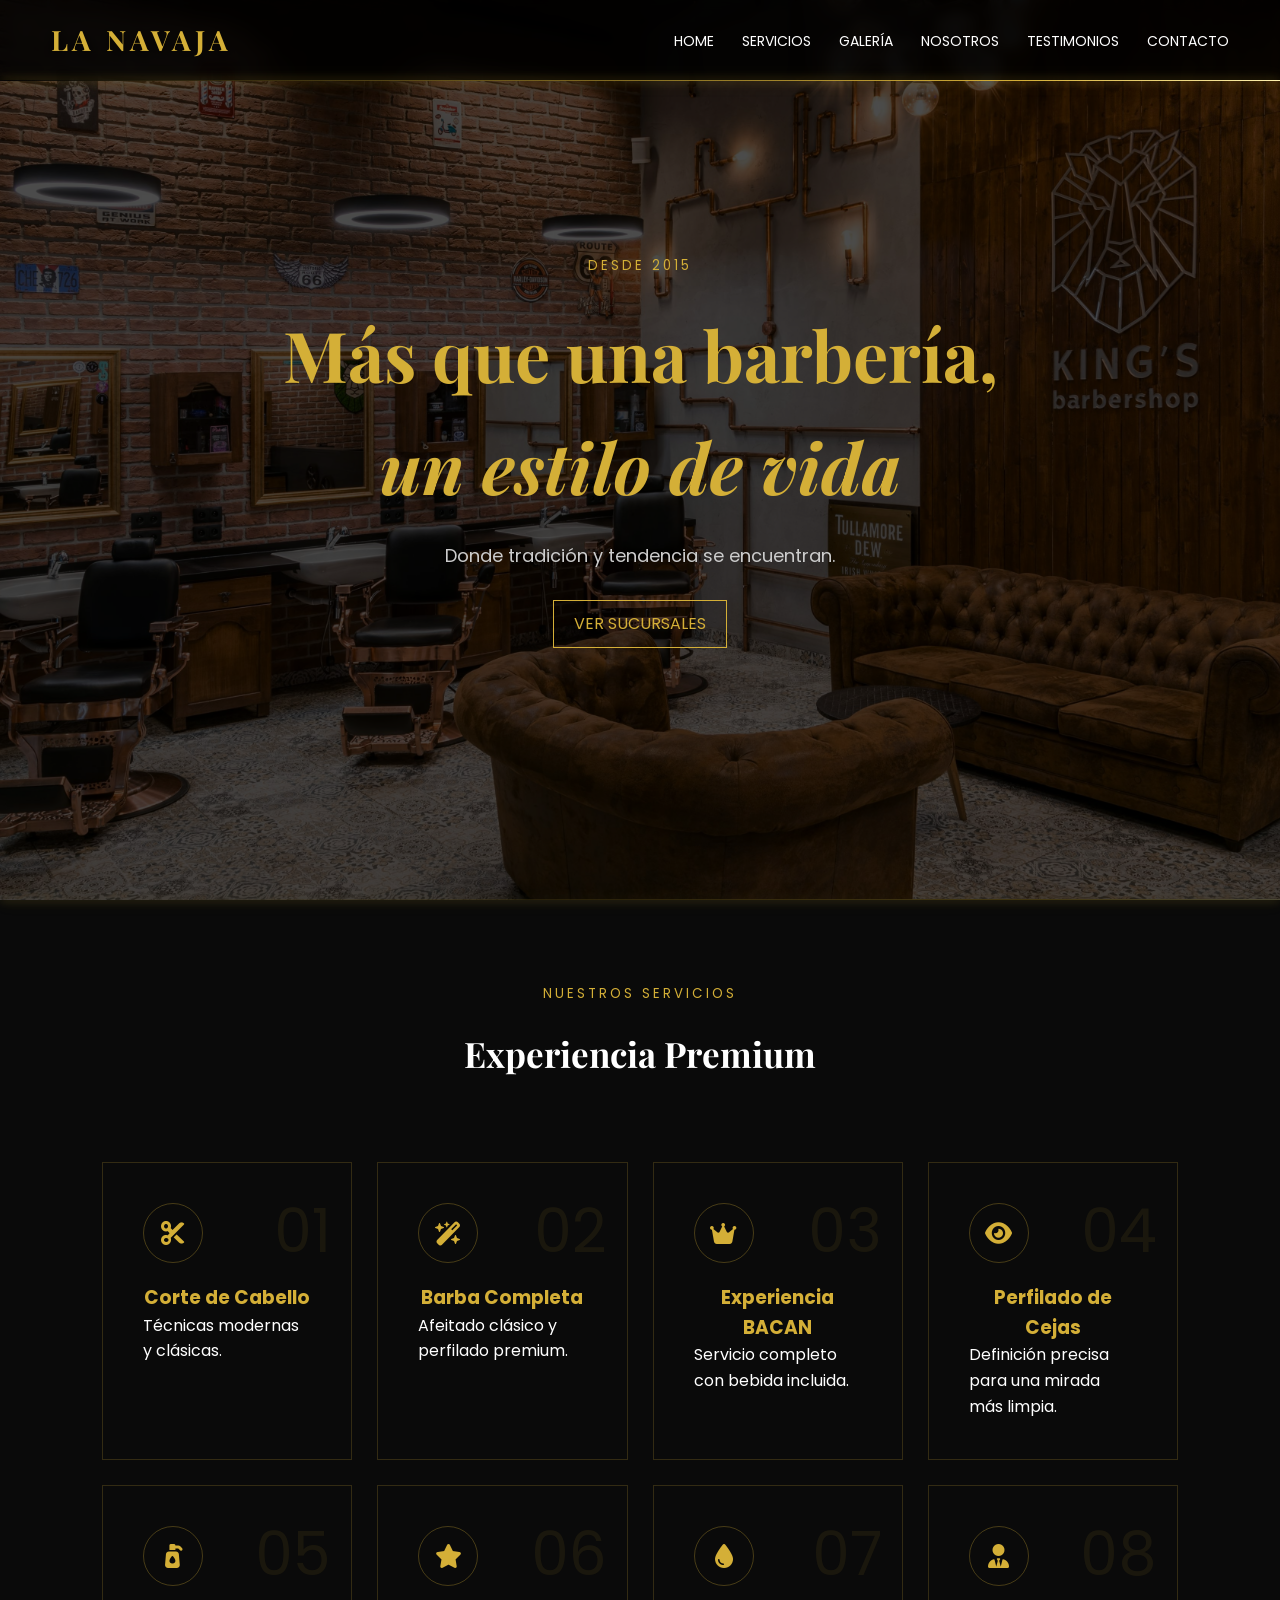
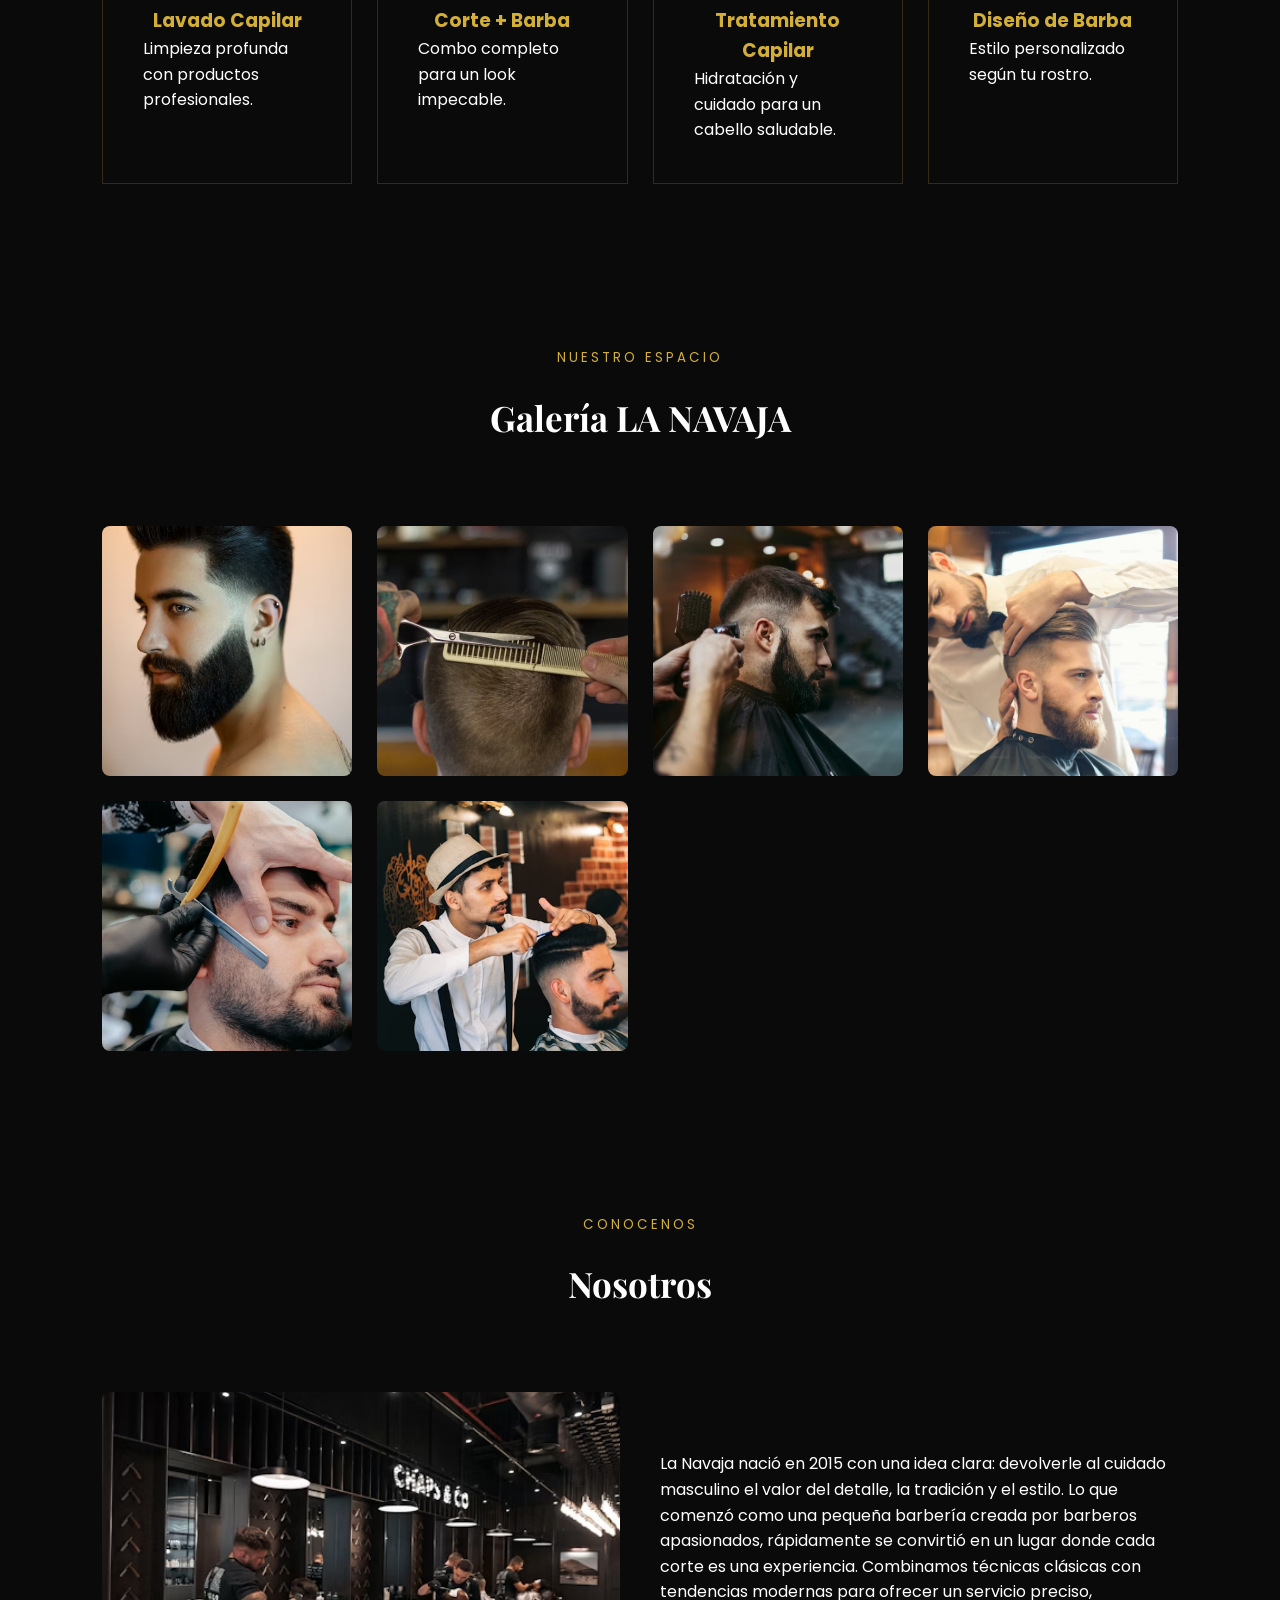
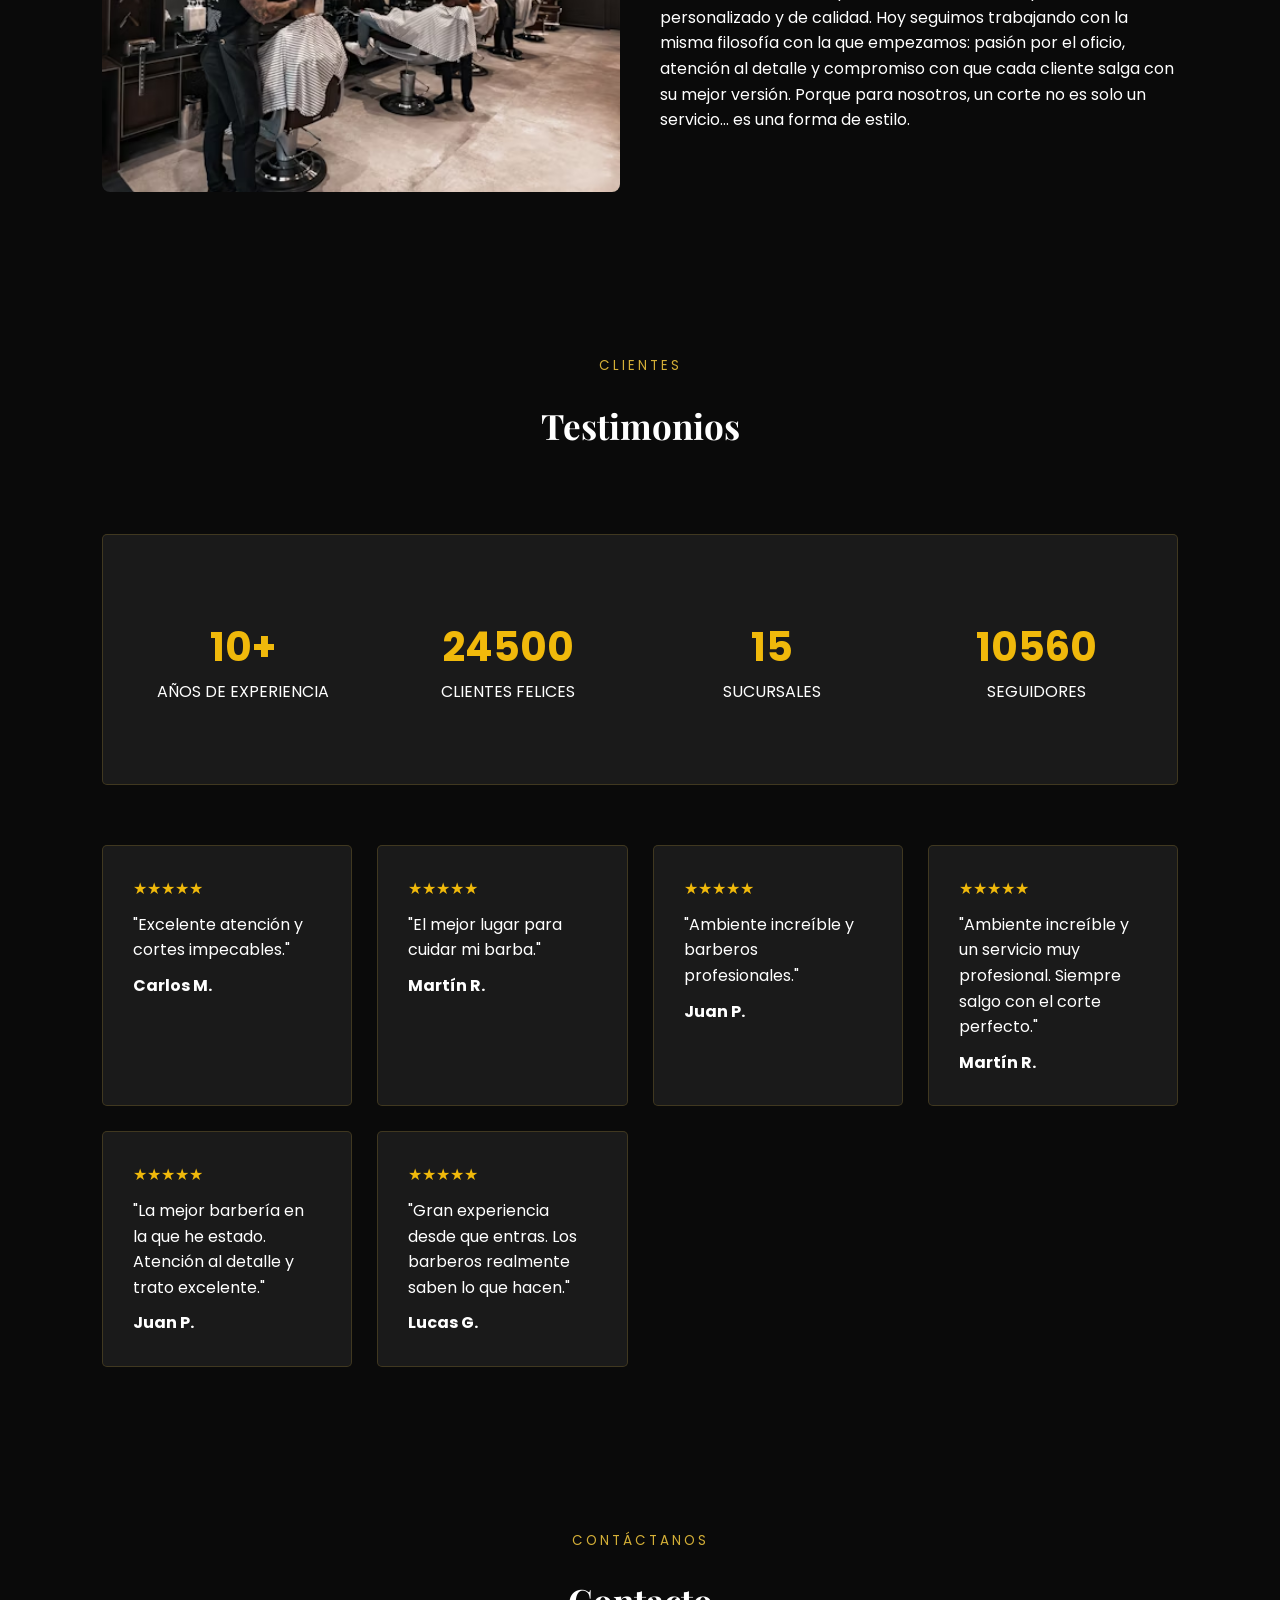
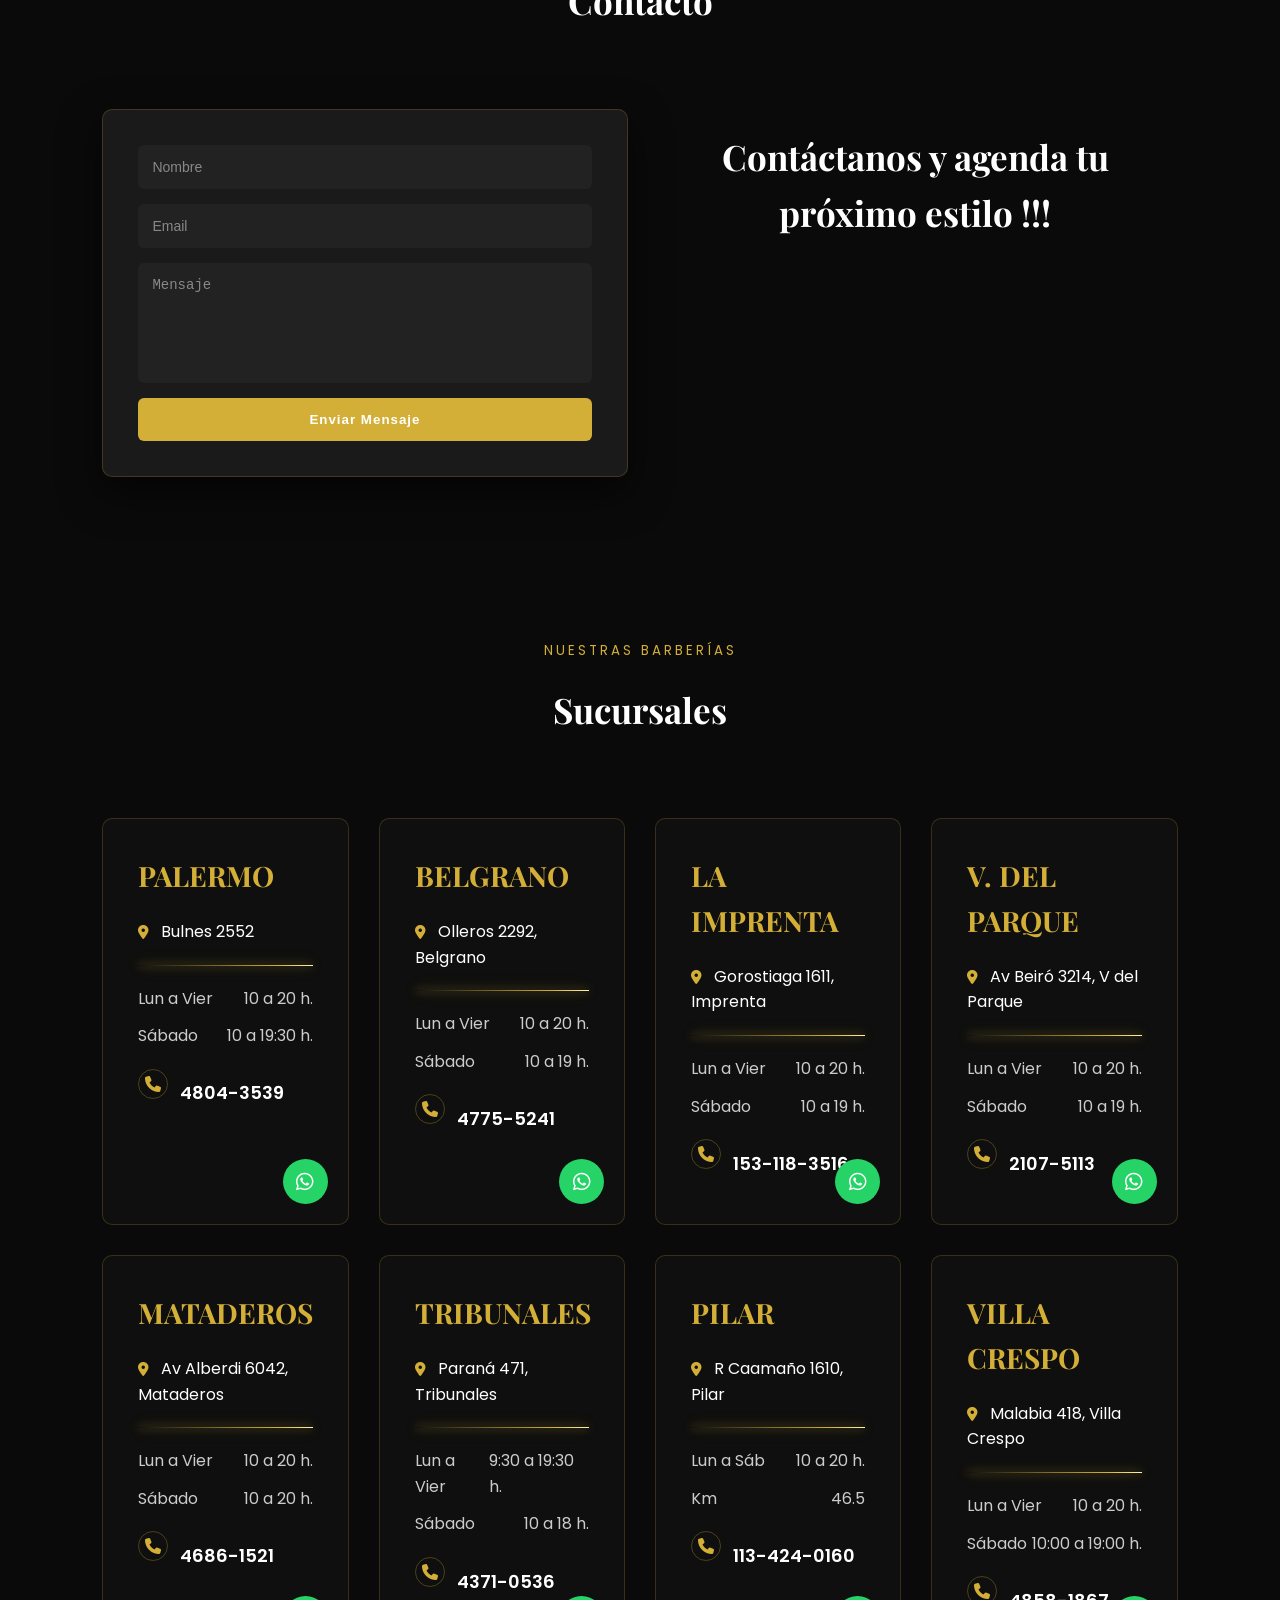
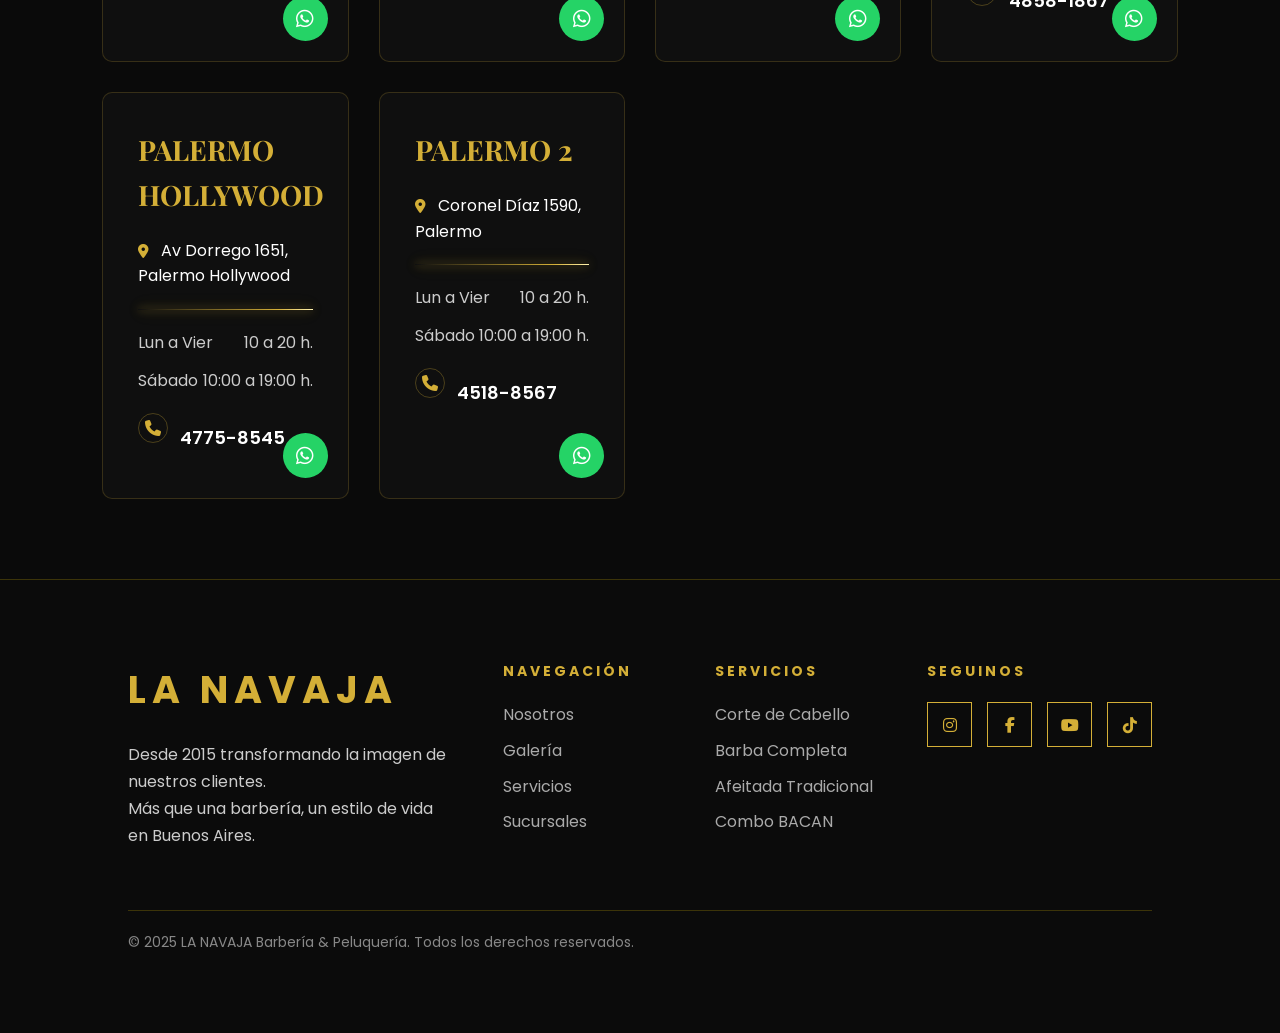
==== commit 9e9614dc: "correciones" ====
--- a/index.html
+++ b/index.html
@@ -14,6 +14,10 @@
     <meta property="og:title" content="La Navaja">
     <meta property="og:description" content="Barbería premium con estilo moderno">
     <meta property="og:type" content="website">
+
+    <meta name="robots" content="index, follow">
+    <meta property="og:image" content="img/hero.jpg">
+    <meta name="author" content="La Navaja">
 
     <link
         href="https://fonts.googleapis.com/css2?family=Poppins:wght@300;400;500;600&family=Playfair+Display:wght@600&display=swap"
@@ -57,7 +61,8 @@
             <small>DESDE 2015</small>
             <h1>Más que una barbería,<br><span>un estilo de vida</span></h1>
             <p>Donde tradición y tendencia se encuentran.</p>
-            <div class="btn" onclick="openModal()">RESERVAR TURNO</div>
+            <!--<div class="btn" onclick="openModal()">RESERVAR TURNO</div>-->
+            <a href="#sucursales" class="btn">VER SUCURSALES</a>
         </div>
         <div class="hero-line"></div>
     </section>
@@ -698,8 +703,9 @@
                 <div class="social-icons">
 
                     <a href="#"><i class="fa-brands fa-instagram"></i></a>
-
                     <a href="#"><i class="fa-brands fa-facebook-f"></i></a>
+                    <a href="#"><i class="fa-brands fa-youtube"></i></a>
+                    <a href="#"><i class="fa-brands fa-tiktok"></i></a>
 
                 </div>
 
--- a/styles.css
+++ b/styles.css
@@ -91,11 +91,11 @@
   /*background-color: #111;*/
   position: relative;
 }
-.hero h1 {
+/*.hero h1 {
   font-family: "Playfair Display", serif;
   font-size: 65px;
   margin: 20px 0;
-}
+}*/
 
 /*.hero h1{
 font-family:'Playfair Display',serif;
@@ -134,16 +134,16 @@
 
 }*/
 
-/*.hero h1{
+.hero h1{
 animation:glowText 3s infinite;
 font-family:'Playfair Display',serif;
 font-size:70px;
 margin:20px 0;
 color:#d4af37;
 position:relative;
-}*/
-
-/*@keyframes glowText{
+}
+
+@keyframes glowText{
 
 0%{
 text-shadow:none;
@@ -151,8 +151,12 @@
 
 50%{
 text-shadow:
-0 0 10px #d4af37,
+/*0 0 10px #d4af37,
 0 0 20px #d4af37,
+0 0 40px #d4af37;*/
+
+0 0 10px #1b1605,
+0 0 20px #574407,
 0 0 40px #d4af37;
 }
 
@@ -160,7 +164,7 @@
 text-shadow:none;
 }
 
-}*/
+}
 
 /*.hero h1{
 animation:goldGlow 4s infinite;
@@ -200,6 +204,14 @@
   color: #d4af37;
   cursor: pointer;
   transition: 0.3s;
+
+  text-decoration: none;
+  display: inline-block;
+
+    
+  display: block;
+  width: fit-content;
+  margin: auto;
 }
 
 .btn:hover {
@@ -283,7 +295,8 @@
 /* SECTIONS */
 
 section {
-  padding: 120px 8%;
+  padding: 80px 8%;
+  
 }
 
 .section-title {
@@ -306,7 +319,7 @@
 
 .section-title h2 {
   font-family: "Playfair Display", serif;
-  font-size: 50px;
+  font-size: 35px;
   margin-top: 20px;
 }
 /* SERVICES */
@@ -802,7 +815,9 @@
   .hero h1 {
     font-size: 36px;
   }
-
+  .section-title h2 {
+    font-size: 30px;
+  }
   .about {
     grid-template-columns: 1fr;
   }
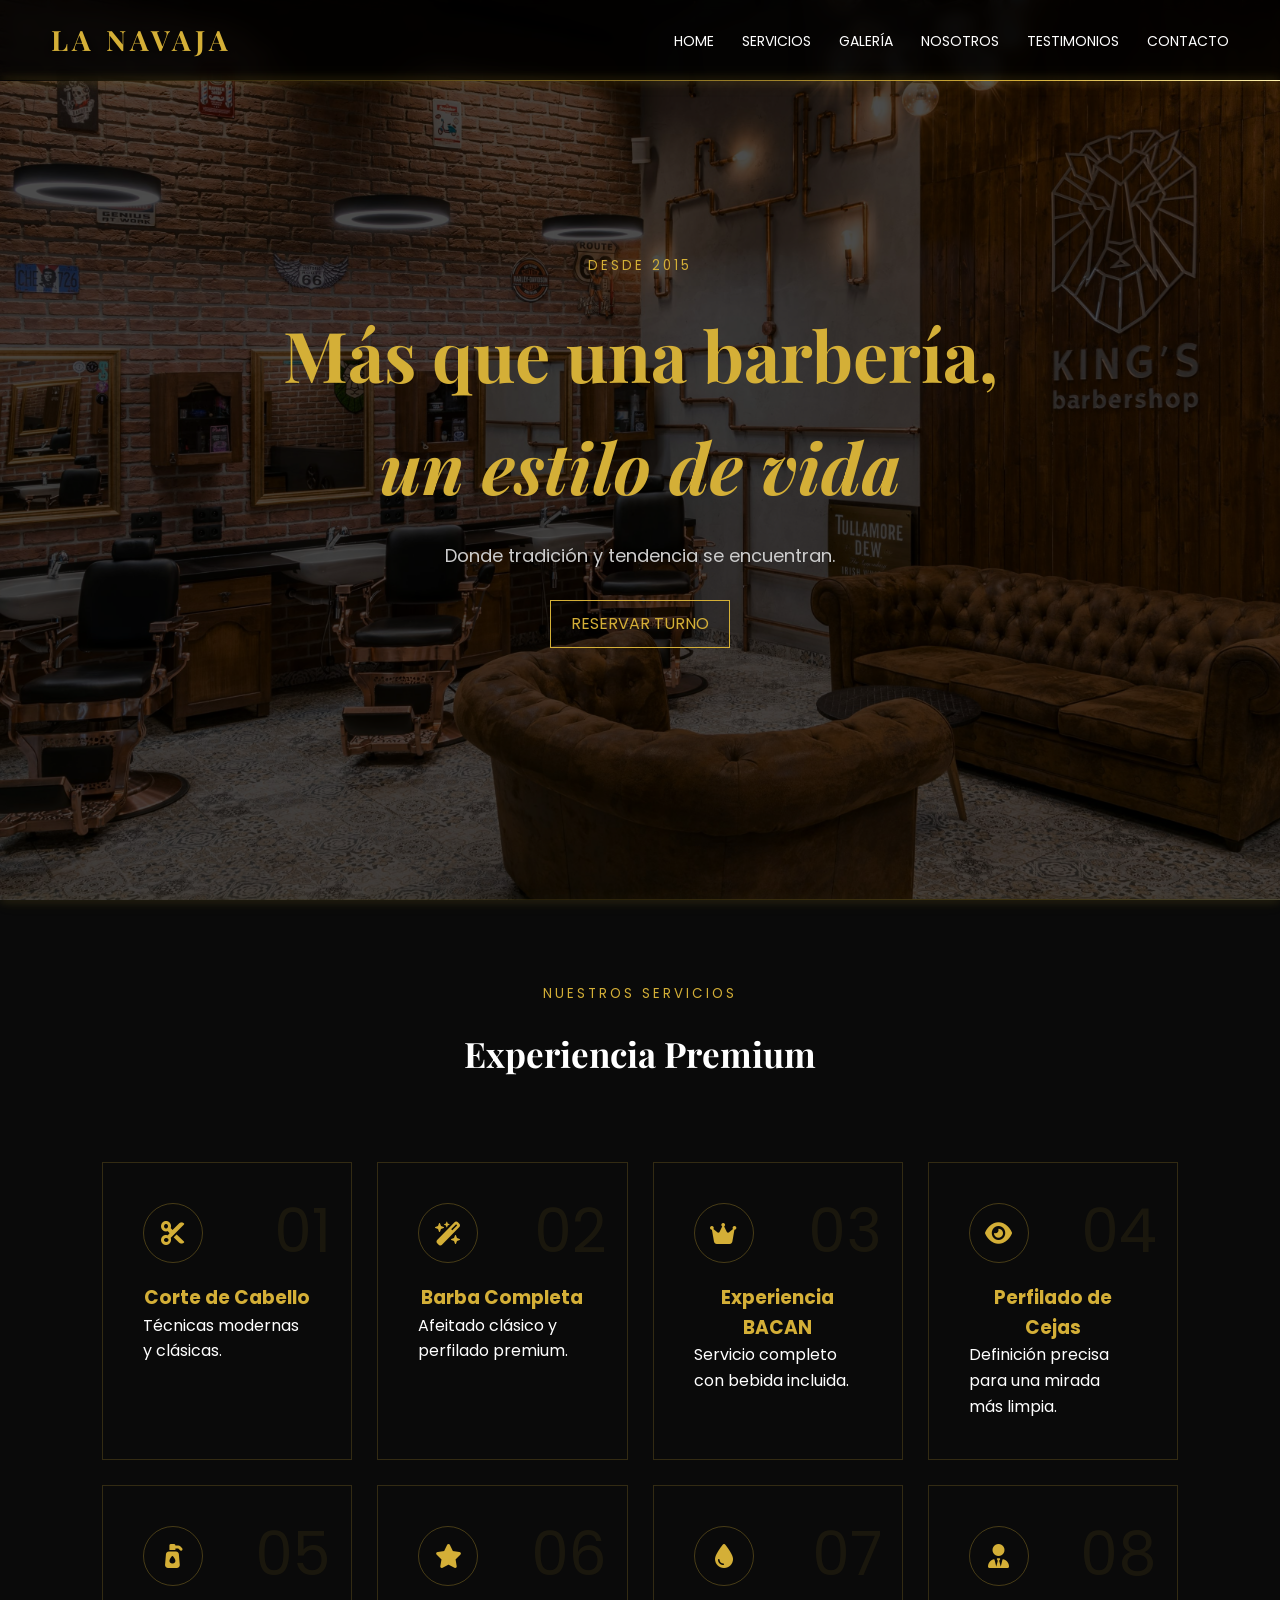
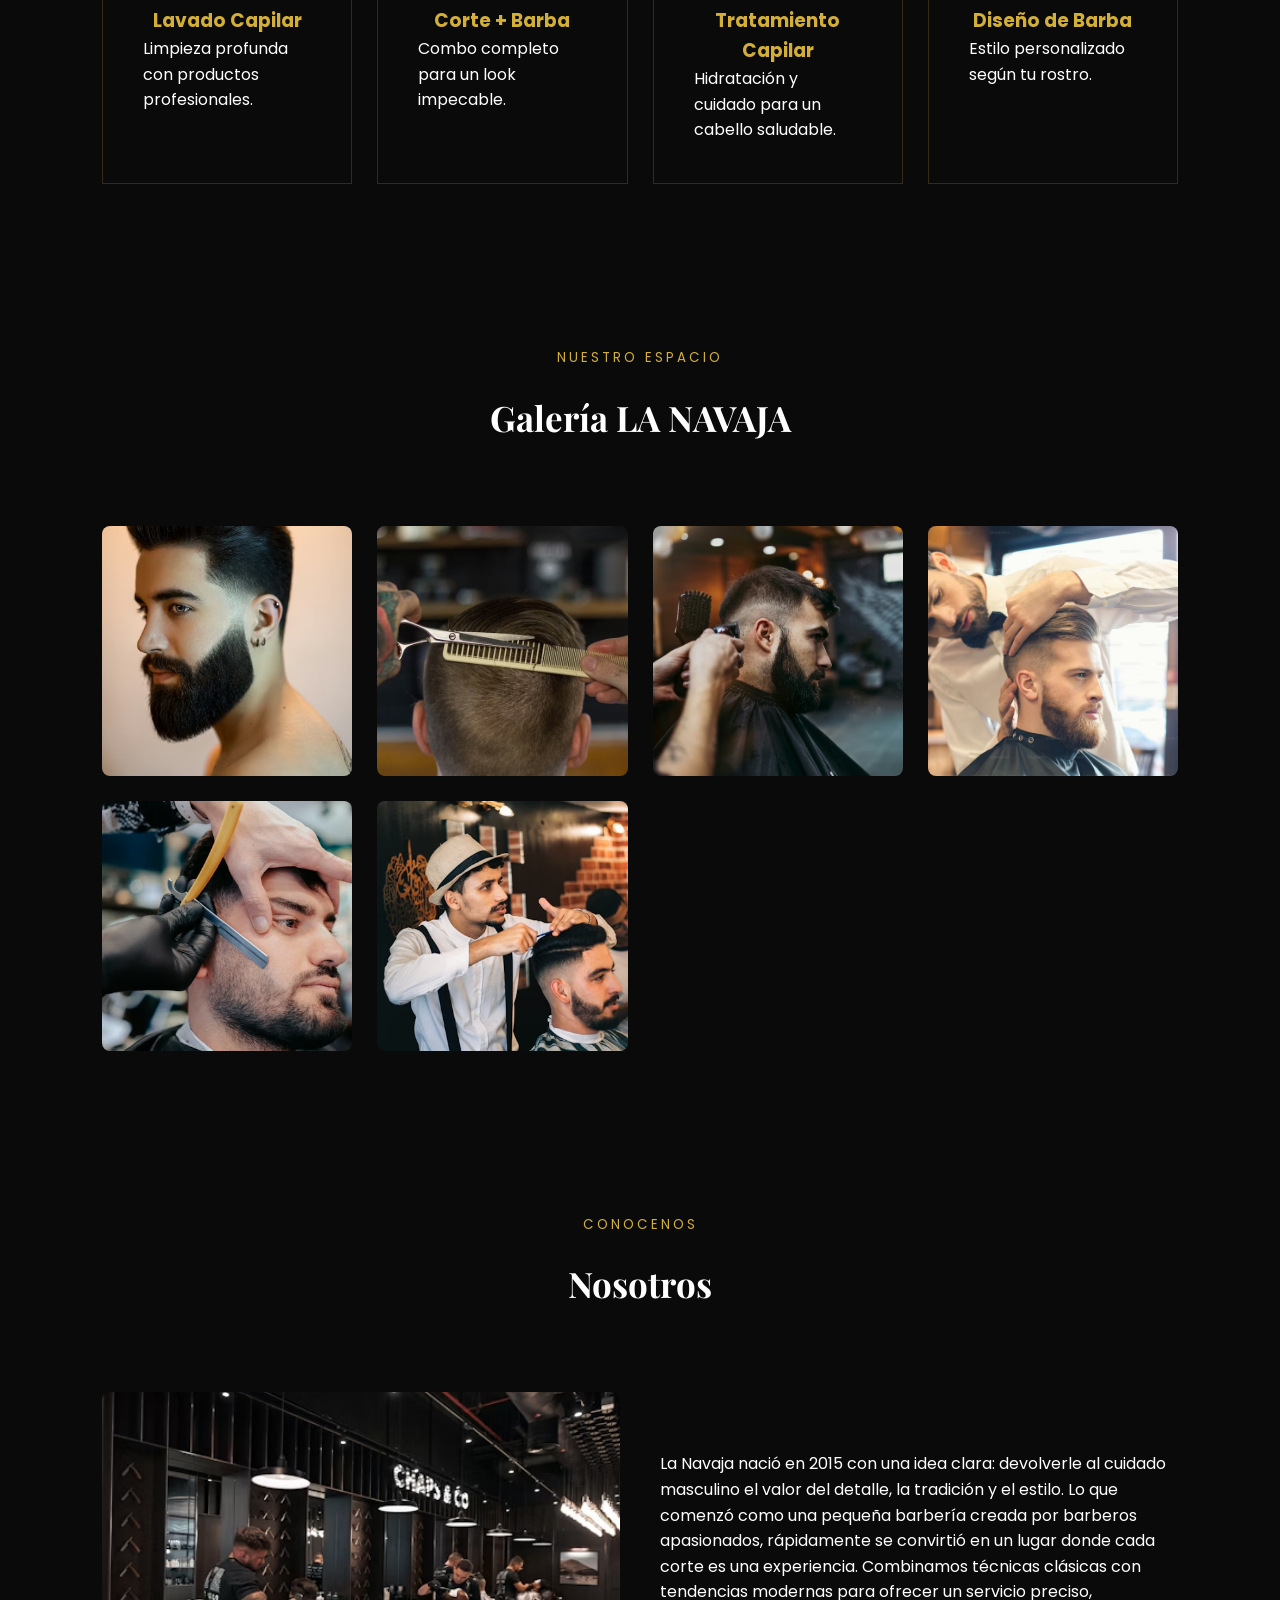
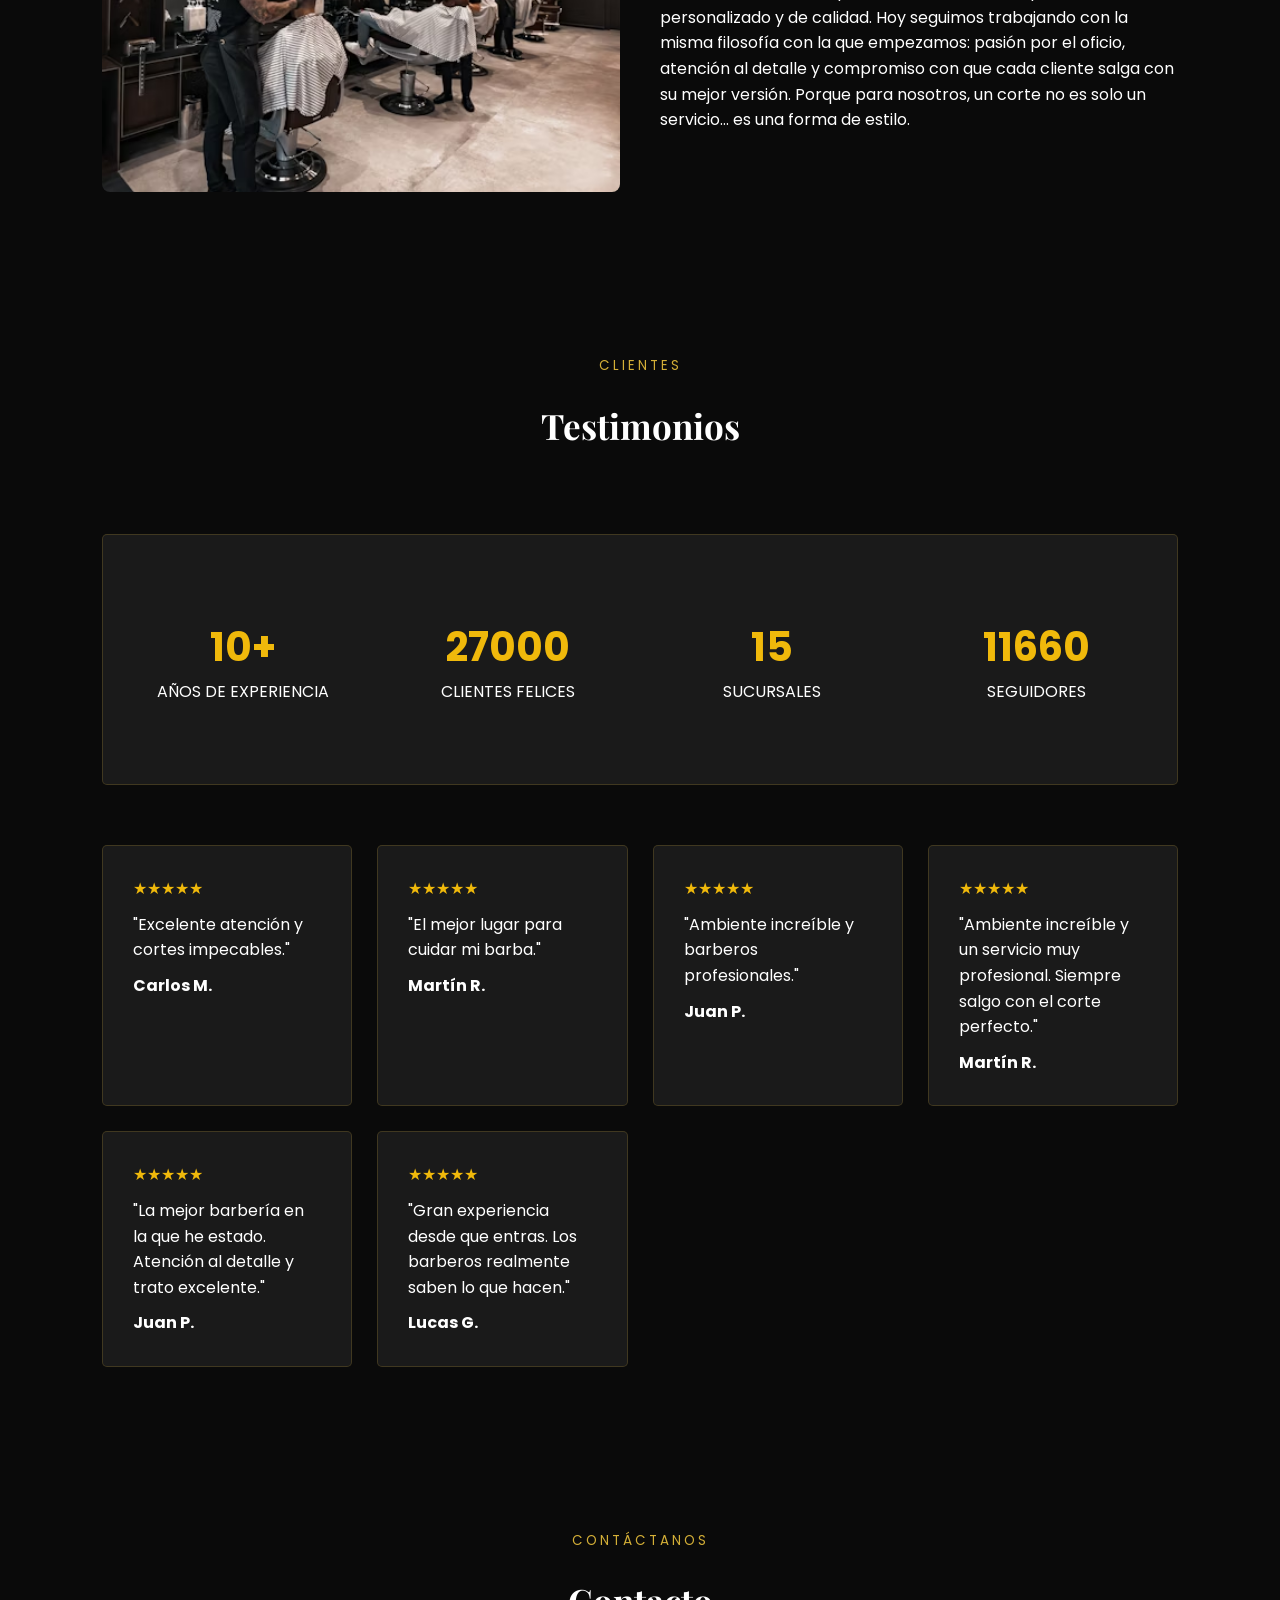
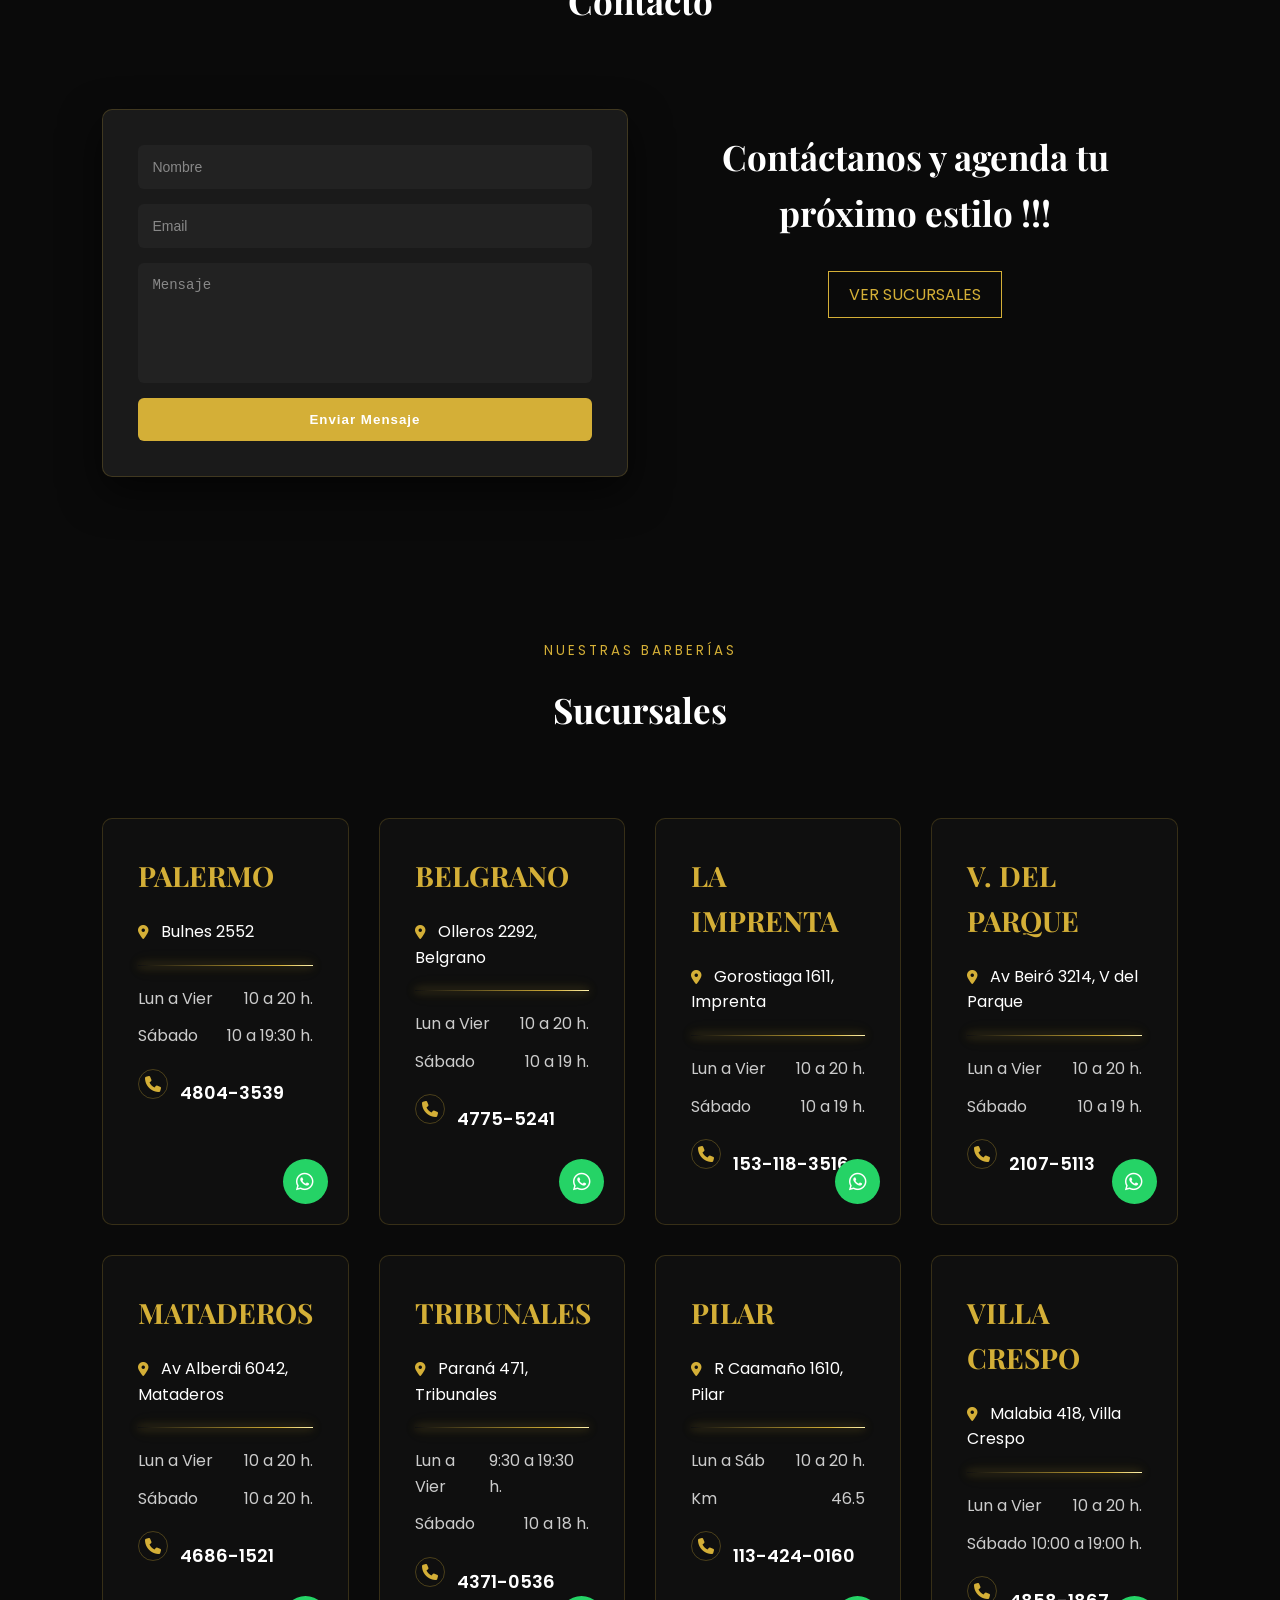
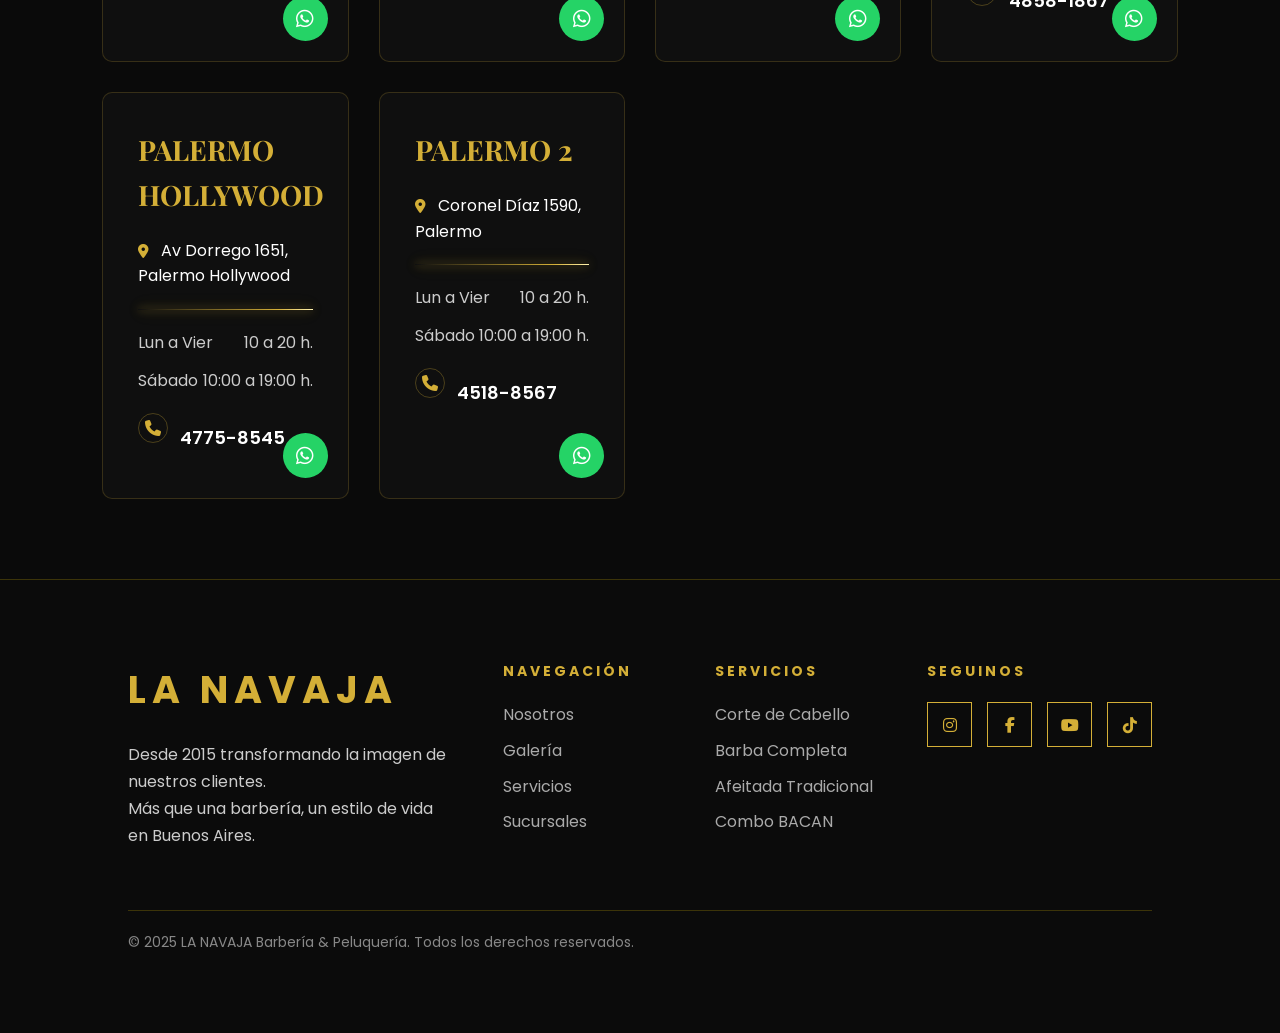
==== commit 11fd85e3: "correciones" ====
--- a/index.html
+++ b/index.html
@@ -62,7 +62,7 @@
             <h1>Más que una barbería,<br><span>un estilo de vida</span></h1>
             <p>Donde tradición y tendencia se encuentran.</p>
             <!--<div class="btn" onclick="openModal()">RESERVAR TURNO</div>-->
-            <a href="#sucursales" class="btn">VER SUCURSALES</a>
+            <a href="#sucursales" class="btn">RESERVAR TURNO</a>
         </div>
         <div class="hero-line"></div>
     </section>
@@ -317,9 +317,9 @@
             <div class="section-title reveal">
 
                 <h2>Contáctanos y agenda tu próximo estilo !!!</h2>
-
-            </div>
-
+                <a href="#sucursales" class="btn">VER SUCURSALES</a>
+            </div>
+            
         </div>
 
     </section>
--- a/styles.css
+++ b/styles.css
@@ -199,6 +199,11 @@
 }
 
 .btn {
+
+  display:inline-flex;
+  align-items:center;
+  justify-content:center;
+
   border: 1px solid #d4af37;
   padding: 10px 20px;
   color: #d4af37;
@@ -206,10 +211,6 @@
   transition: 0.3s;
 
   text-decoration: none;
-  display: inline-block;
-
-    
-  display: block;
   width: fit-content;
   margin: auto;
 }
@@ -305,6 +306,10 @@
   opacity: 0;
   transform: translateY(40px);
   transition: 1s;
+}
+
+.section-title .btn{
+margin-top:30px;
 }
 
 .section-title.active {
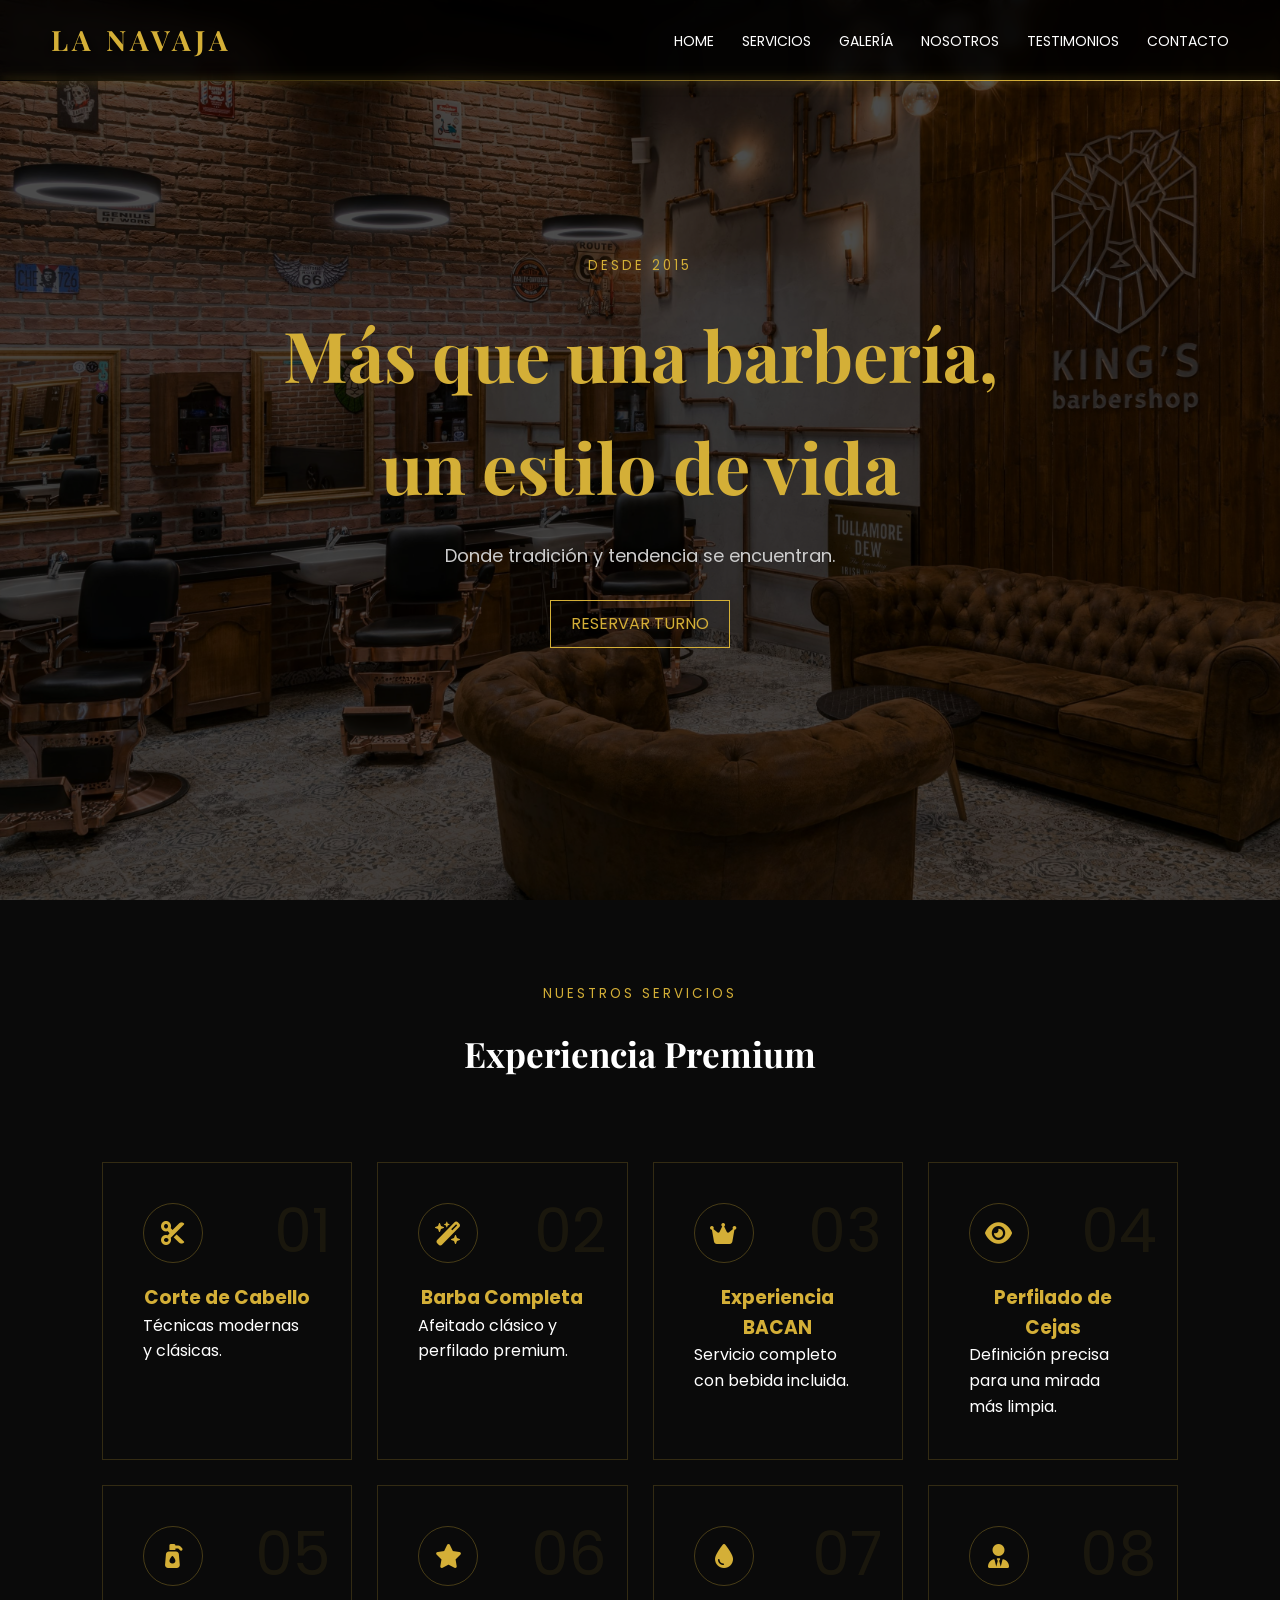
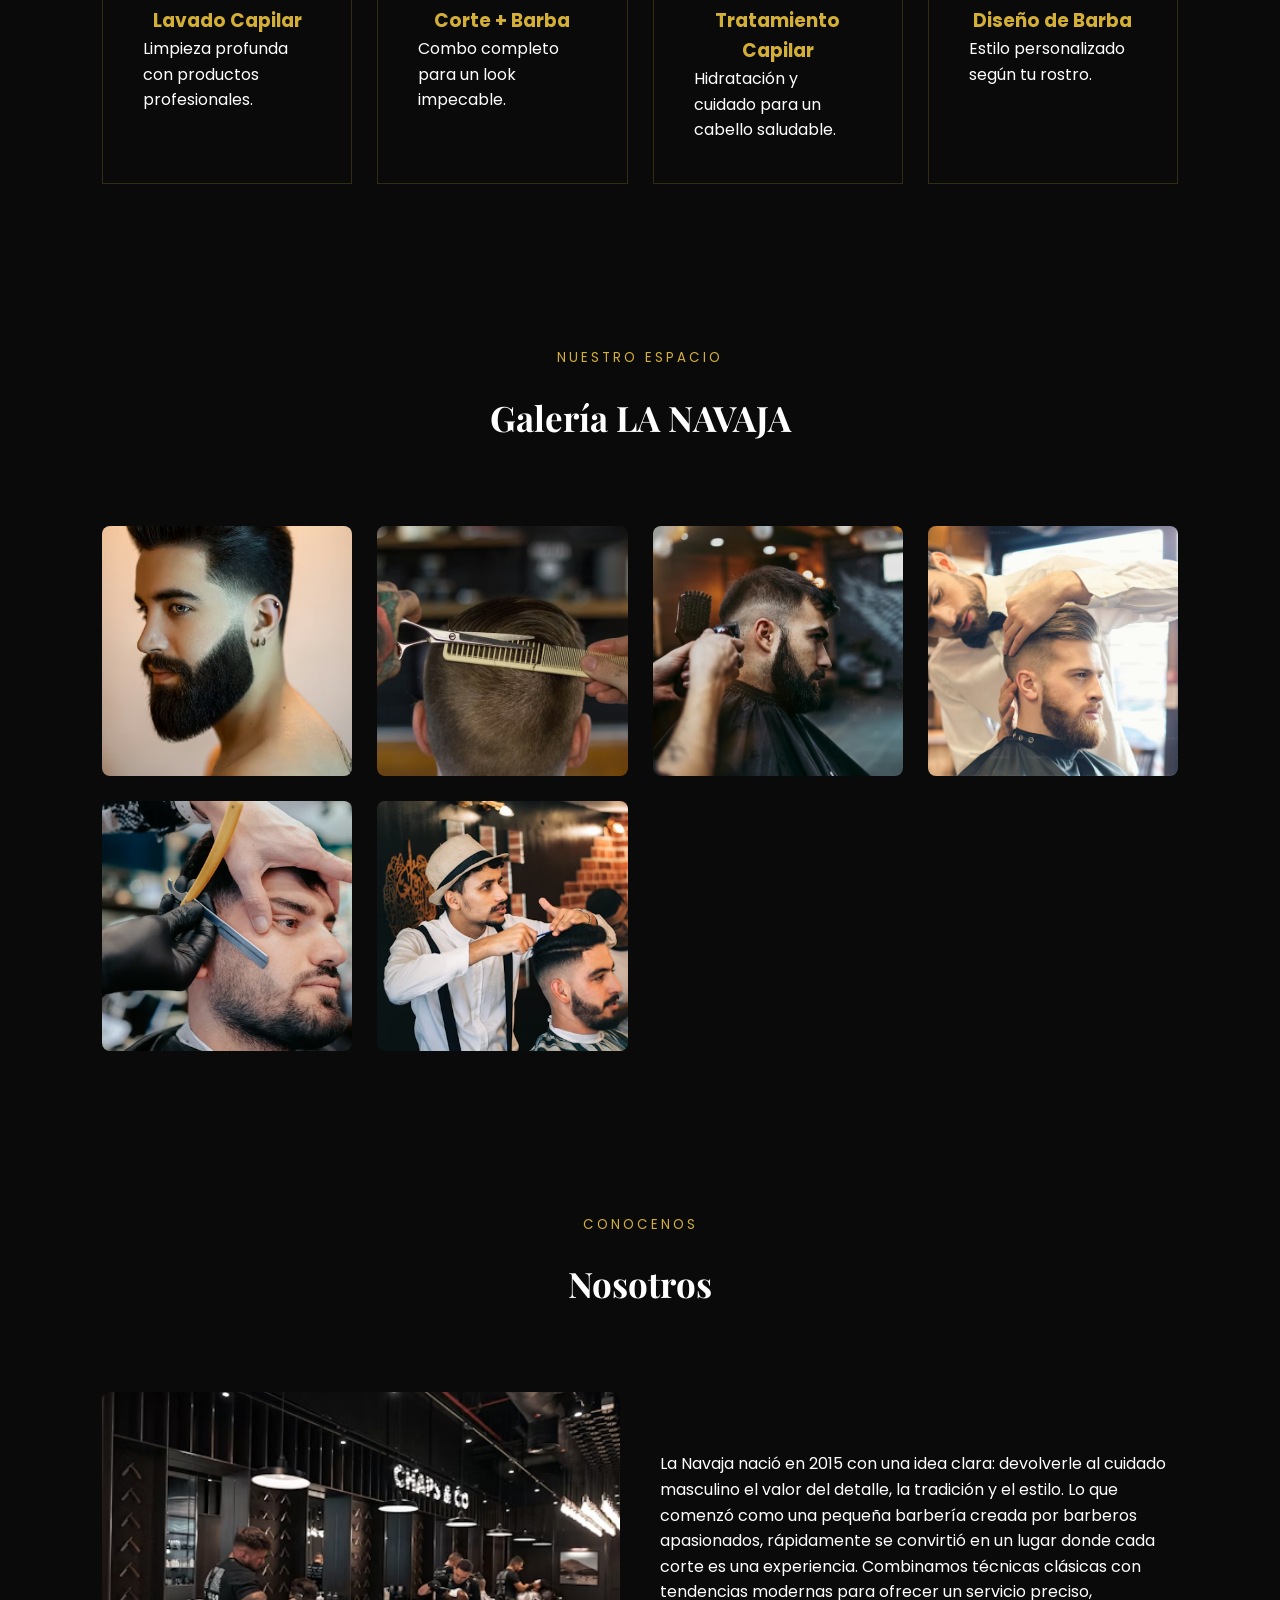
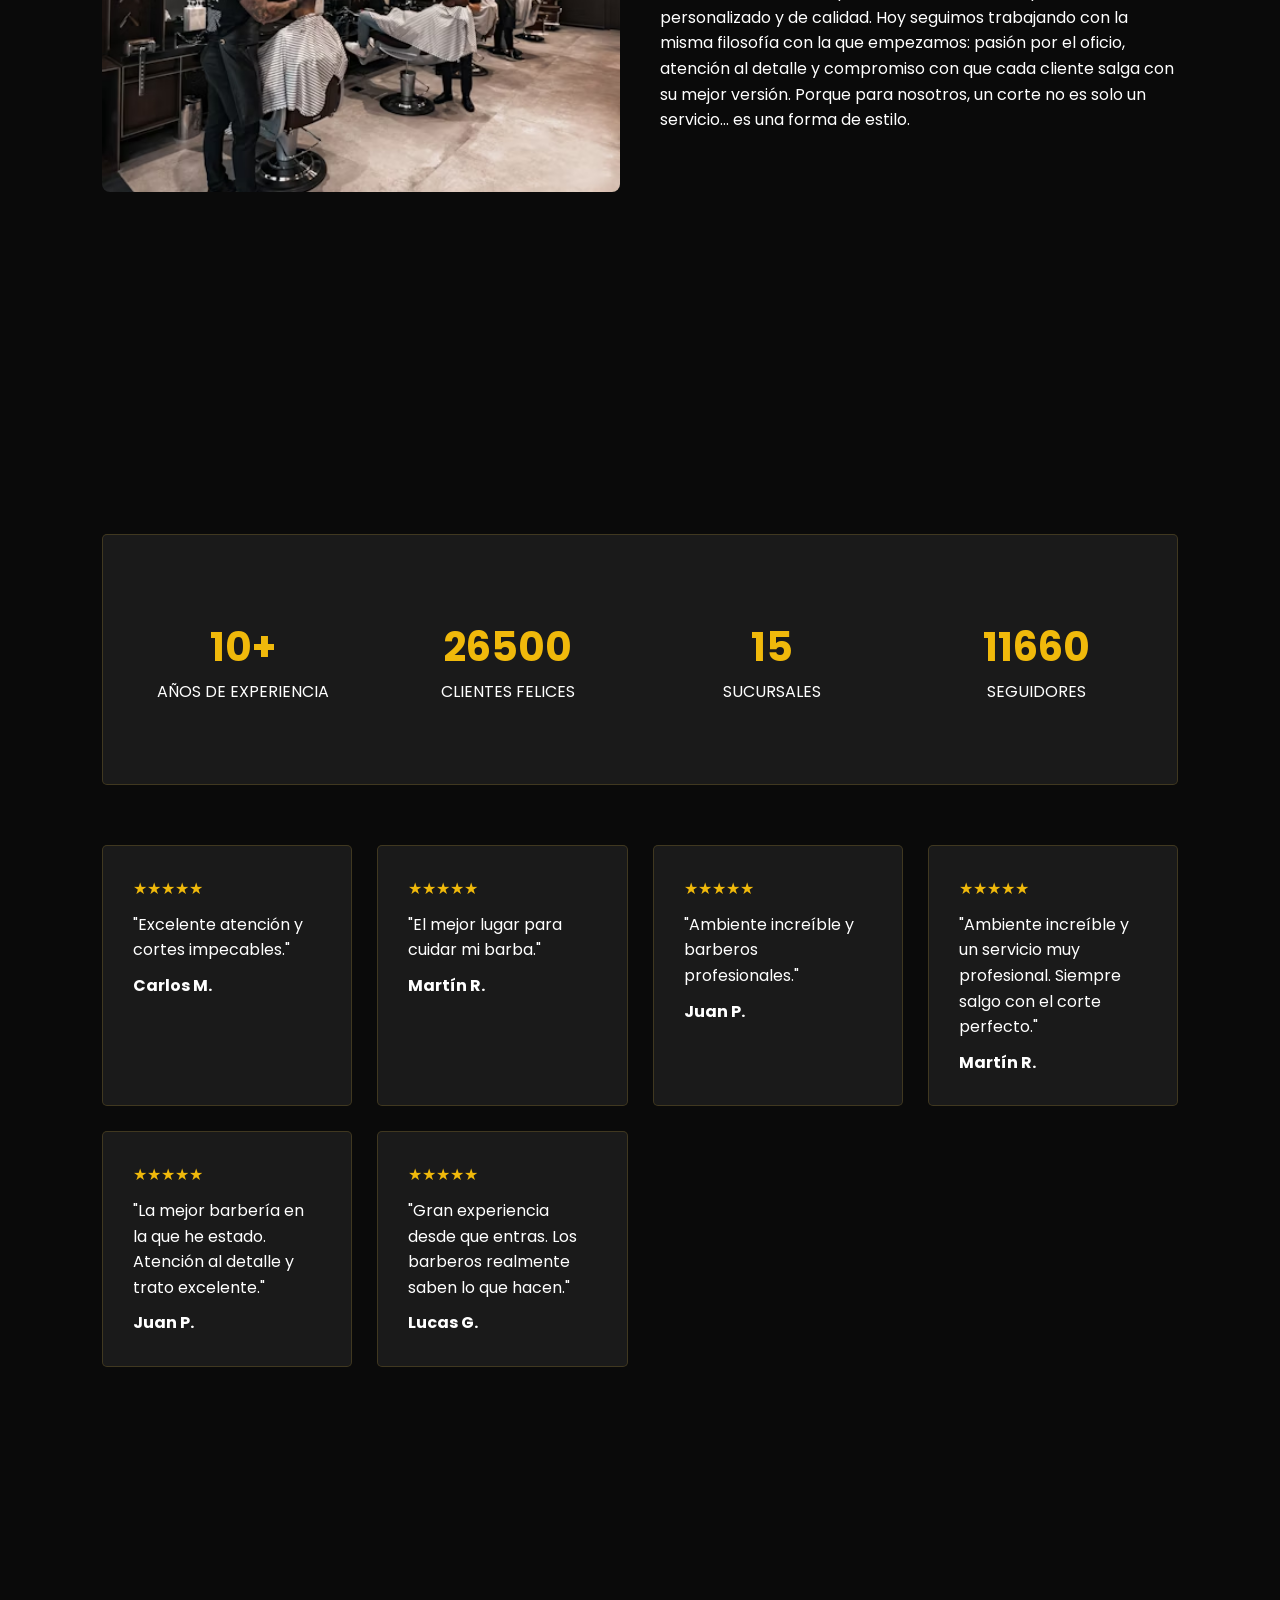
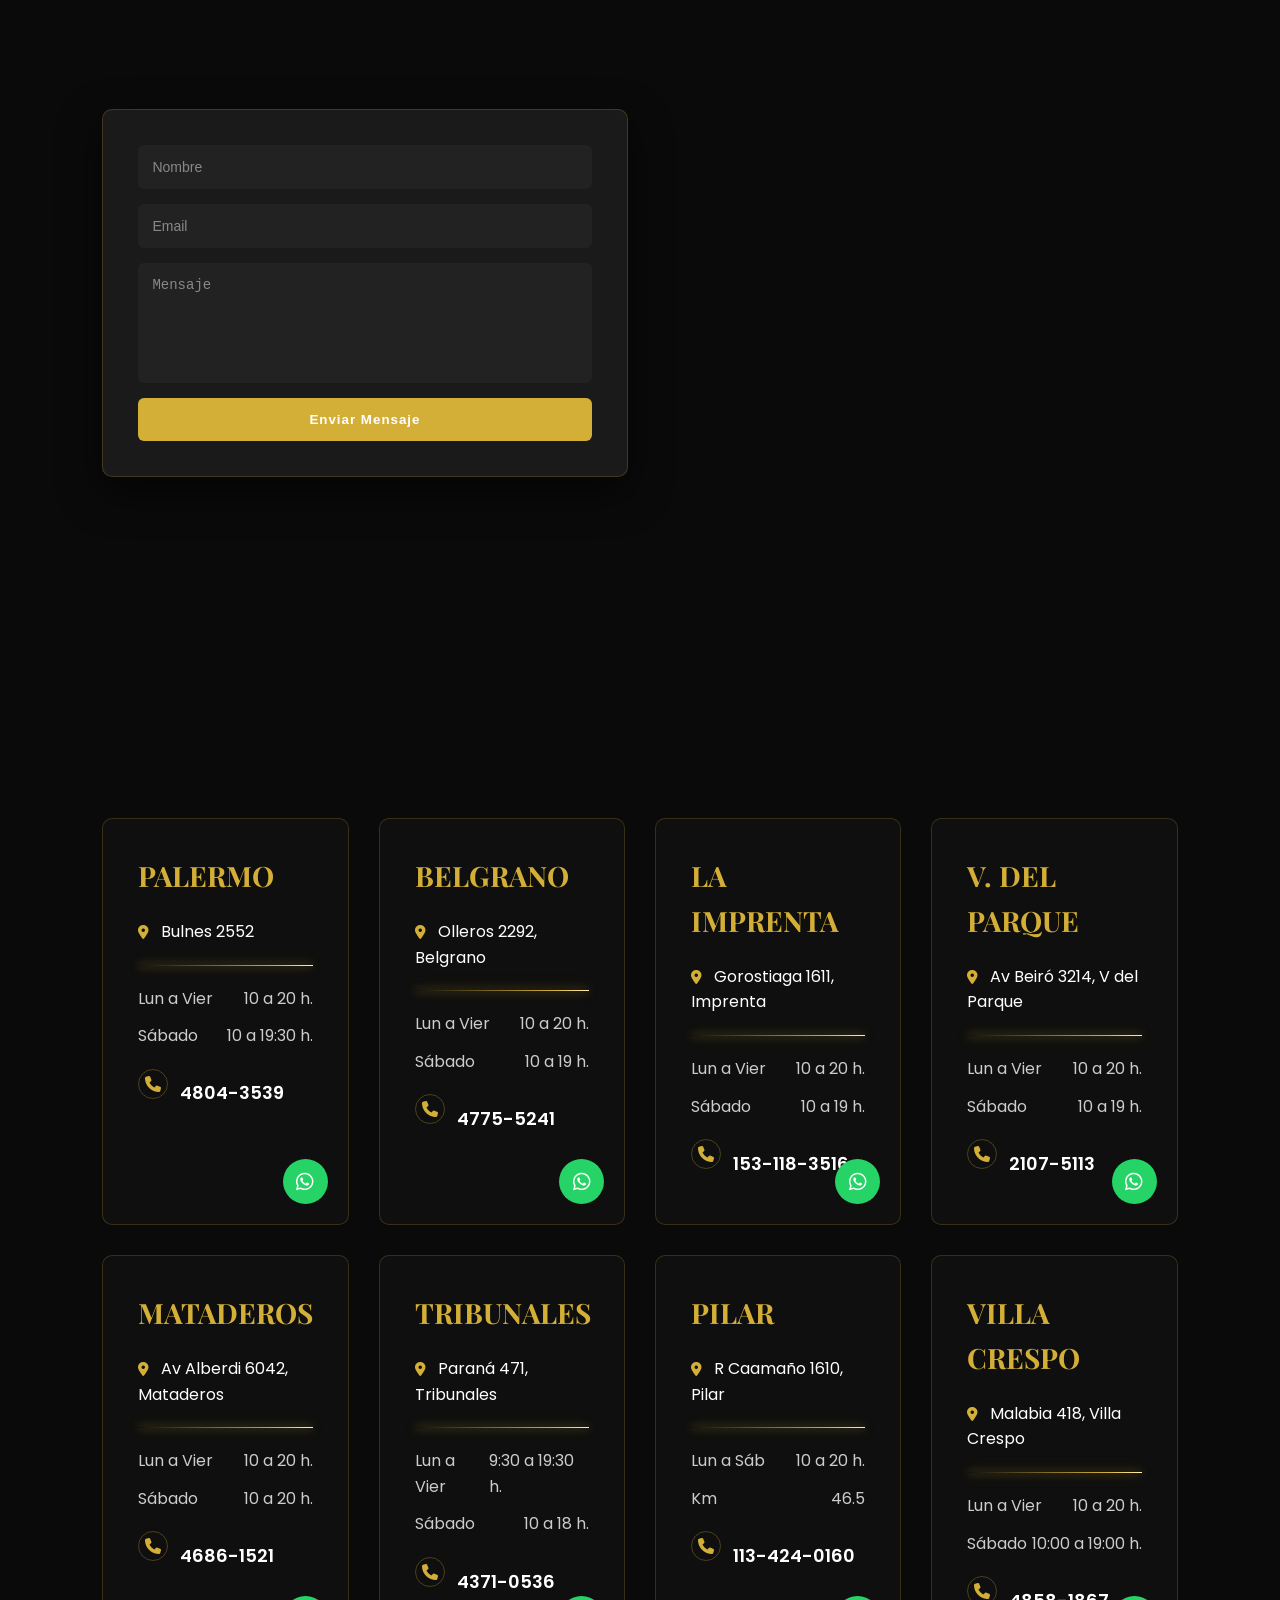
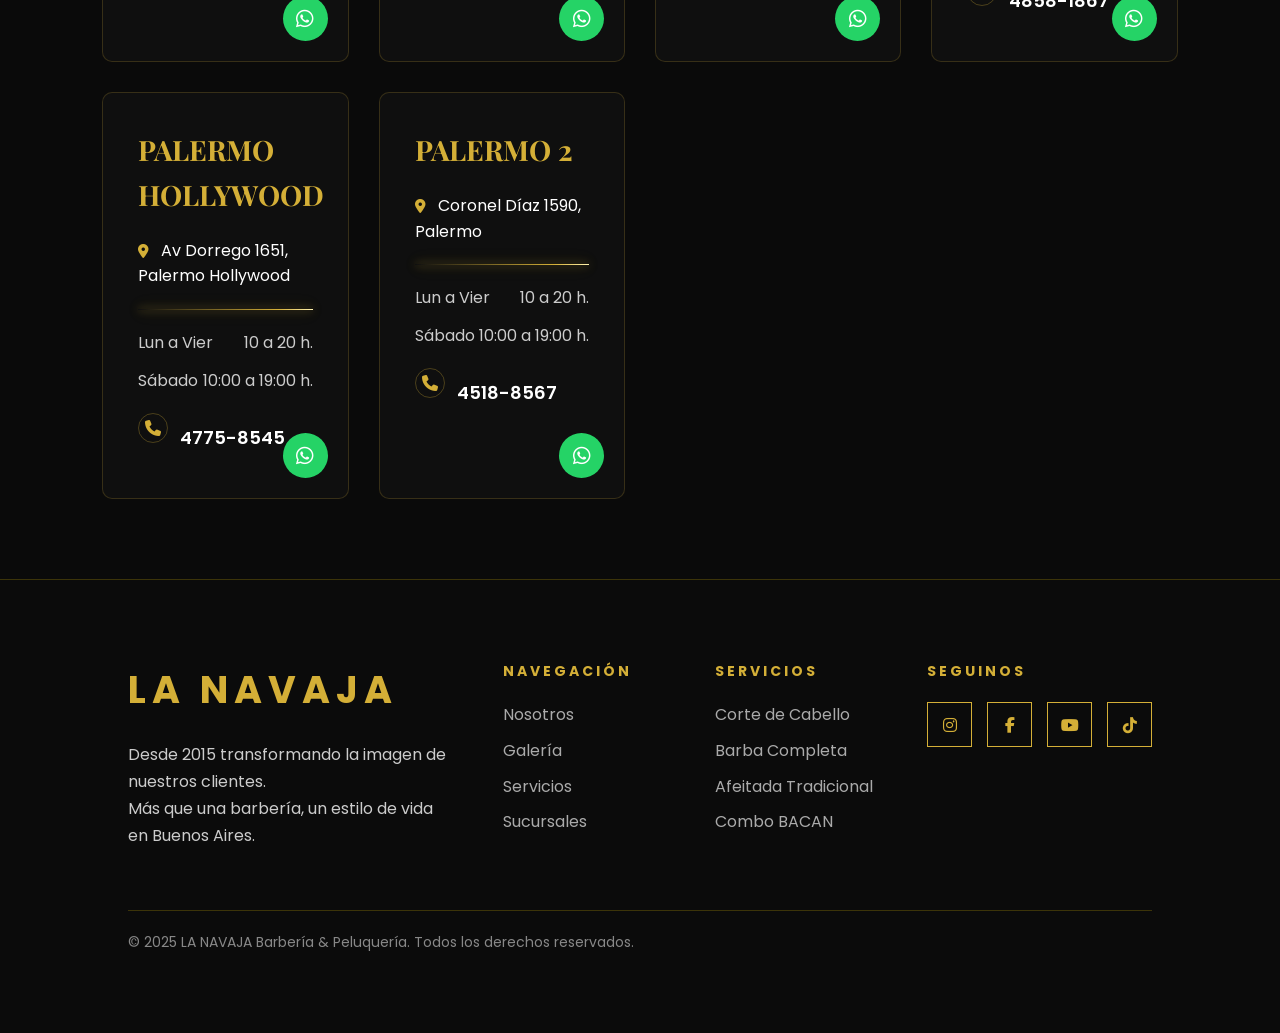
==== commit fb52ce19: "correciones" ====
--- a/index.html
+++ b/index.html
@@ -33,9 +33,9 @@
 
         <nav>
 
-            <div class="logo"> LA NAVAJA</div>
-
-            <ul id="menu">
+            <div class="logo reveal-left"> LA NAVAJA</div>
+
+            <ul id="menu" class="reveal-right">
 
                 <li><a href="#">HOME</a></li>
                 <li><a href="#servicios">SERVICIOS</a></li>
@@ -57,14 +57,14 @@
     <!-- HERO -->
 
     <section class="hero">
-        <div class="hero-content">
+        <div class="hero-content reveal-zoom">
             <small>DESDE 2015</small>
-            <h1>Más que una barbería,<br><span>un estilo de vida</span></h1>
+            <h1 class="reveal-left">Más que una barbería,<br>un estilo de vida</h1>
             <p>Donde tradición y tendencia se encuentran.</p>
             <!--<div class="btn" onclick="openModal()">RESERVAR TURNO</div>-->
             <a href="#sucursales" class="btn">RESERVAR TURNO</a>
         </div>
-        <div class="hero-line"></div>
+        <!--<div class="hero-line"></div>-->
     </section>
 
     <!-- <div class="metrics grid-info">
@@ -91,62 +91,62 @@
 
 </div> --->
 
-    <section id="servicios" class="reveal">
-        <div class="section-title  reveal">
-            <small>NUESTROS SERVICIOS</small>
-            <h2>Experiencia Premium</h2>
+    <section id="servicios">
+        <div class="section-title  reveal-zoom">
+            <small class="reveal-left">NUESTROS SERVICIOS</small>
+            <h2 class="reveal-right">Experiencia Premium</h2>
         </div>
         <div class="services grid">
-            <div class="card">
+            <div class="card reveal-zoom">
                 <div class="number">01</div>
                 <div class="icon"><i class="fa-solid fa-scissors"></i></div>
                 <h3>Corte de Cabello</h3>
                 <p>Técnicas modernas y clásicas.</p>
             </div>
 
-            <div class="card">
+            <div class="card reveal-zoom">
                 <div class="number">02</div>
                 <div class="icon"><i class="fa-solid fa-wand-magic-sparkles"></i></div>
                 <h3>Barba Completa</h3>
                 <p>Afeitado clásico y perfilado premium.</p>
             </div>
 
-            <div class="card">
+            <div class="card reveal-zoom">
                 <div class="number">03</div>
                 <div class="icon"><i class="fa-solid fa-crown"></i></div>
                 <h3>Experiencia BACAN</h3>
                 <p>Servicio completo con bebida incluida.</p>
             </div>
 
-            <div class="card">
+            <div class="card reveal-zoom">
                 <div class="number">04</div>
                 <div class="icon"><i class="fa-solid fa-eye"></i></div>
                 <h3>Perfilado de Cejas</h3>
                 <p>Definición precisa para una mirada más limpia.</p>
             </div>
 
-            <div class="card">
+            <div class="card reveal-zoom">
                 <div class="number">05</div>
                 <div class="icon"><i class="fa-solid fa-pump-soap"></i></div>
                 <h3>Lavado Capilar</h3>
                 <p>Limpieza profunda con productos profesionales.</p>
             </div>
 
-            <div class="card">
+            <div class="card reveal-zoom">
                 <div class="number">06</div>
                 <div class="icon"><i class="fa-solid fa-star"></i></div>
                 <h3>Corte + Barba</h3>
                 <p>Combo completo para un look impecable.</p>
             </div>
 
-            <div class="card">
+            <div class="card reveal-zoom">
                 <div class="number">07</div>
                 <div class="icon"><i class="fa-solid fa-droplet"></i></div>
                 <h3>Tratamiento Capilar</h3>
                 <p>Hidratación y cuidado para un cabello saludable.</p>
             </div>
 
-            <div class="card">
+            <div class="card reveal-zoom">
                 <div class="number">08</div>
                 <div class="icon"><i class="fa-solid fa-user-tie"></i></div>
                 <h3>Diseño de Barba</h3>
@@ -159,40 +159,40 @@
 
 
 
-    <section id="galeria" class="reveal">
-
-
-        <div class="section-title reveal">
-            <small>NUESTRO ESPACIO</small>
-            <h2>Galería LA NAVAJA</h2>
+    <section id="galeria">
+
+
+        <div class="section-title reveal-zoom">
+            <small class="reveal-left">NUESTRO ESPACIO</small>
+            <h2 class="reveal-right">Galería LA NAVAJA</h2>
         </div>
 
         <div class="grid gallery">
 
-            <img src="img/G1.avif">
-            <img src="img/G2.avif">
-            <img src="img/G3.avif">
-            <img src="img/G4.avif">
-            <img src="img/G5.avif">
-            <img src="img/G6.avif">
+            <img src="img/G1.avif" class="reveal-left">
+            <img src="img/G2.avif" class="reveal-rigth">
+            <img src="img/G3.avif" class="reveal-left">
+            <img src="img/G4.avif" class="reveal-right">
+            <img src="img/G5.avif" class="reveal-left">
+            <img src="img/G6.avif" class="reveal-right">
 
         </div>
 
     </section>
 
 
-    <section id="nosotros" class="reveal">
-
-        <div class="section-title reveal">
-            <small>CONOCENOS</small>
-            <h2>Nosotros</h2>
+    <section id="nosotros">
+
+        <div class="section-title reveal-zoom">
+            <small class="reveal-left">CONOCENOS</small>
+            <h2 class="reveal-right">Nosotros</h2>
         </div>
 
         <div class="about">
 
-            <img src="img/n1.avif">
-
-            <p>
+            <img src="img/n1.avif" class="reveal-left">
+
+            <p class="reveal-right">
                 La Navaja nació en 2015 con una idea clara: devolverle al cuidado masculino el valor del detalle, la
                 tradición y el estilo.
 
@@ -754,7 +754,7 @@
 
         /* SCROLL ANIMATION */
 
-        function reveal() {
+        /*function reveal() {
 
             let elements = document.querySelectorAll(".reveal")
 
@@ -773,8 +773,30 @@
 
         }
 
+        
+
         window.addEventListener("scroll", reveal);
-        reveal();
+        reveal();*/
+
+
+        
+function reveal() {
+  const elements = document.querySelectorAll(".reveal-left, .reveal-right, .reveal-zoom");
+
+  elements.forEach(el => {
+    const windowHeight = window.innerHeight;
+    const elementTop = el.getBoundingClientRect().top;
+
+    if (elementTop < windowHeight - 150) {
+      el.classList.add("active");
+    }
+  });
+}
+
+window.addEventListener("scroll", reveal);
+reveal(); // ← importante para que funcione al cargar
+
+
         /* COUNTER WHEN SCROLL */
 
         const counters = document.querySelectorAll(".counter");
--- a/styles.css
+++ b/styles.css
@@ -15,6 +15,47 @@
 
 html {
   scroll-behavior: smooth;
+}
+
+/* estado inicial */
+
+.reveal-left,
+.reveal-right,
+.reveal-zoom{
+opacity:0;
+transition:all 1s ease;
+}
+
+/* izquierda */
+
+.reveal-left{
+transform:translateX(-80px);
+}
+
+/* derecha */
+
+.reveal-right{
+transform:translateX(80px);
+}
+
+/* zoom */
+
+.reveal-zoom{
+transform:scale(0.8);
+}
+
+/* cuando aparecen */
+
+/*.active{
+opacity:1;
+transform:translateX(0) scale(1);
+}*/
+
+.reveal-left.active,
+.reveal-right.active,
+.reveal-zoom.active{
+opacity:1;
+transform:translateX(0) scale(1);
 }
 
 /* NAVBAR */
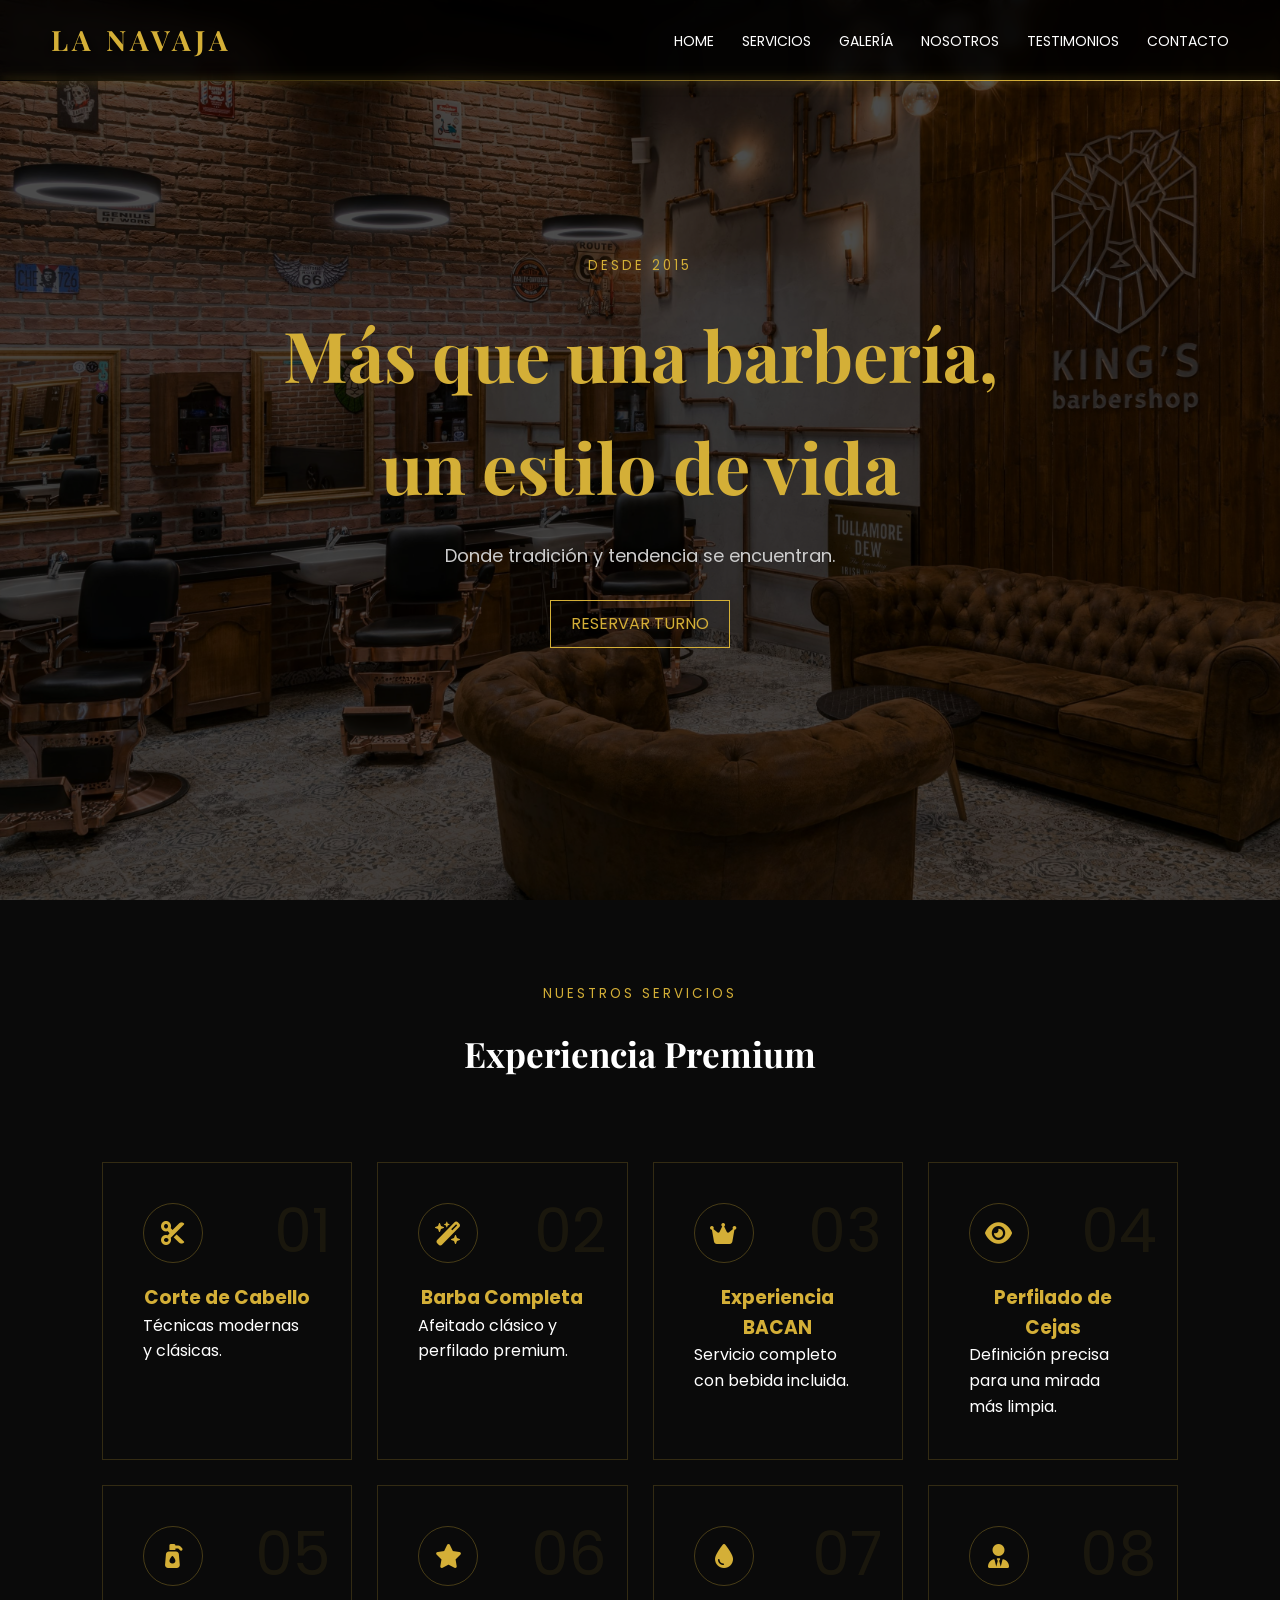
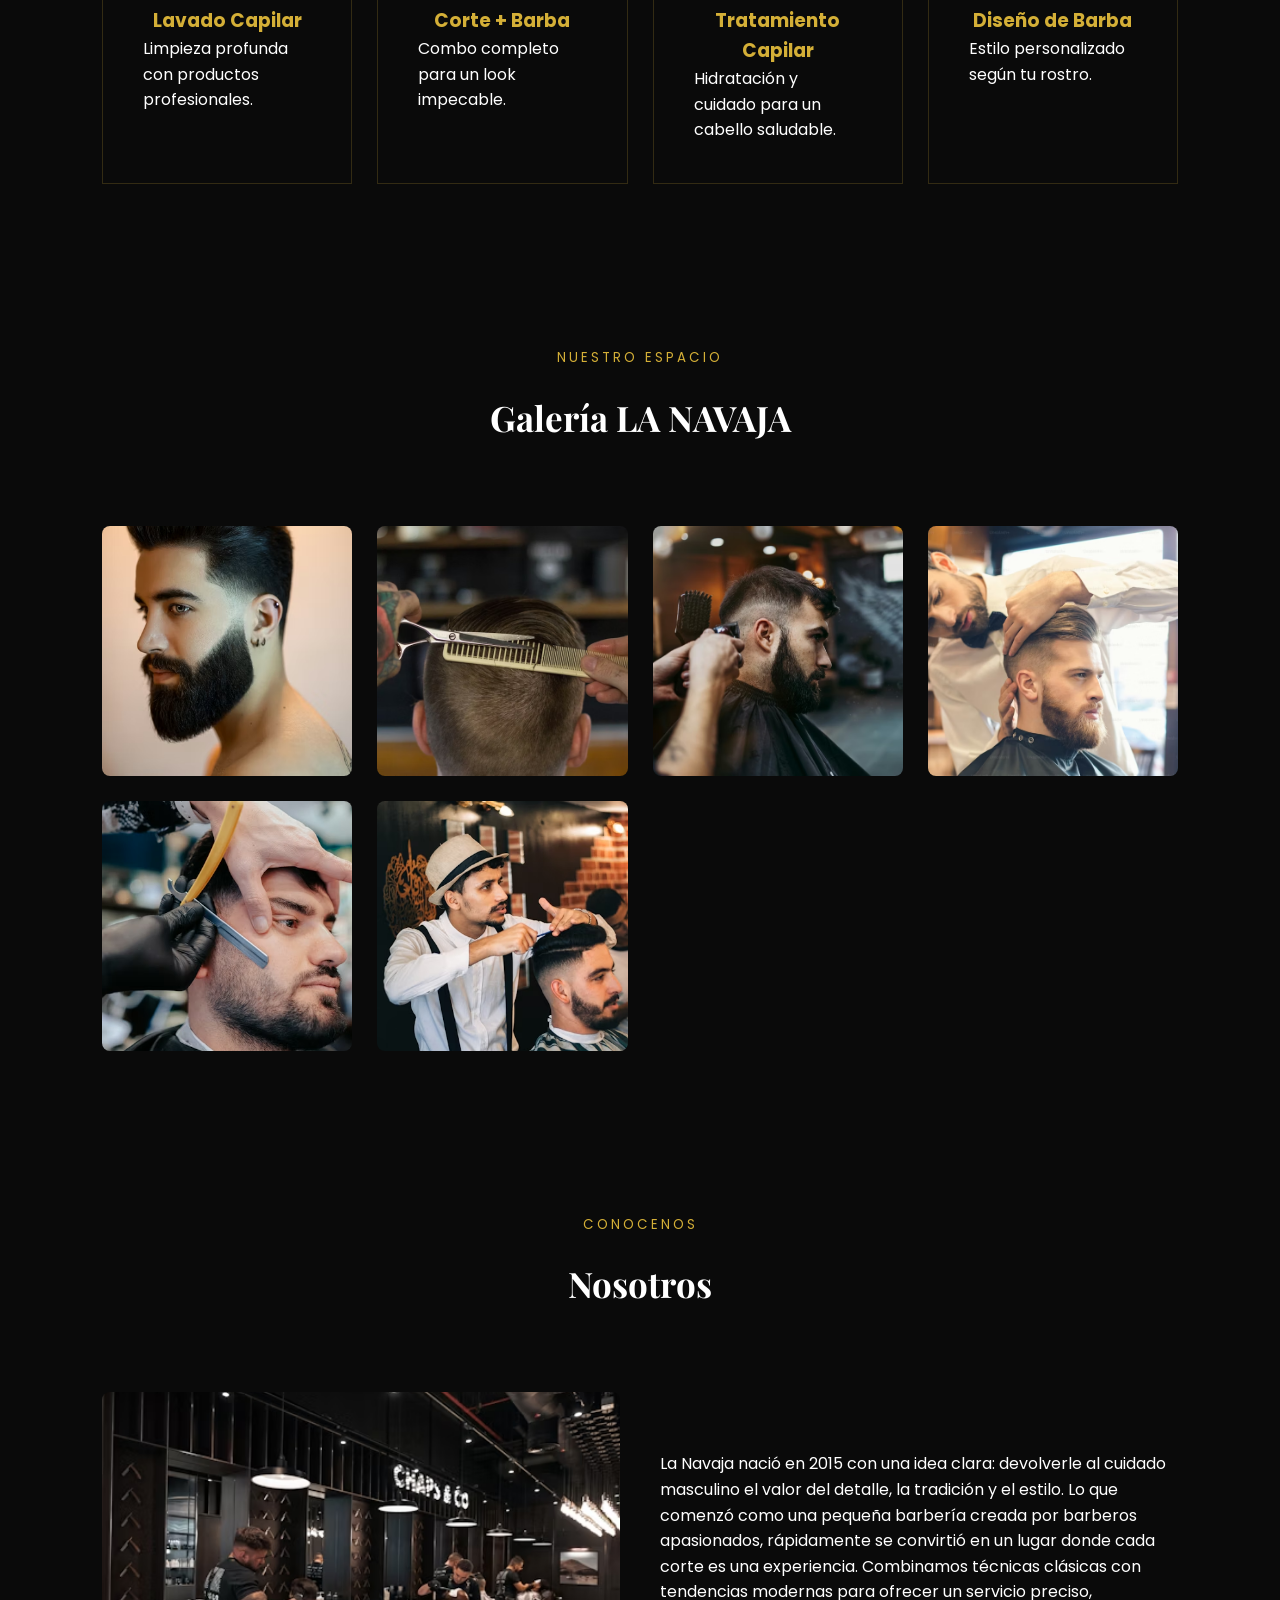
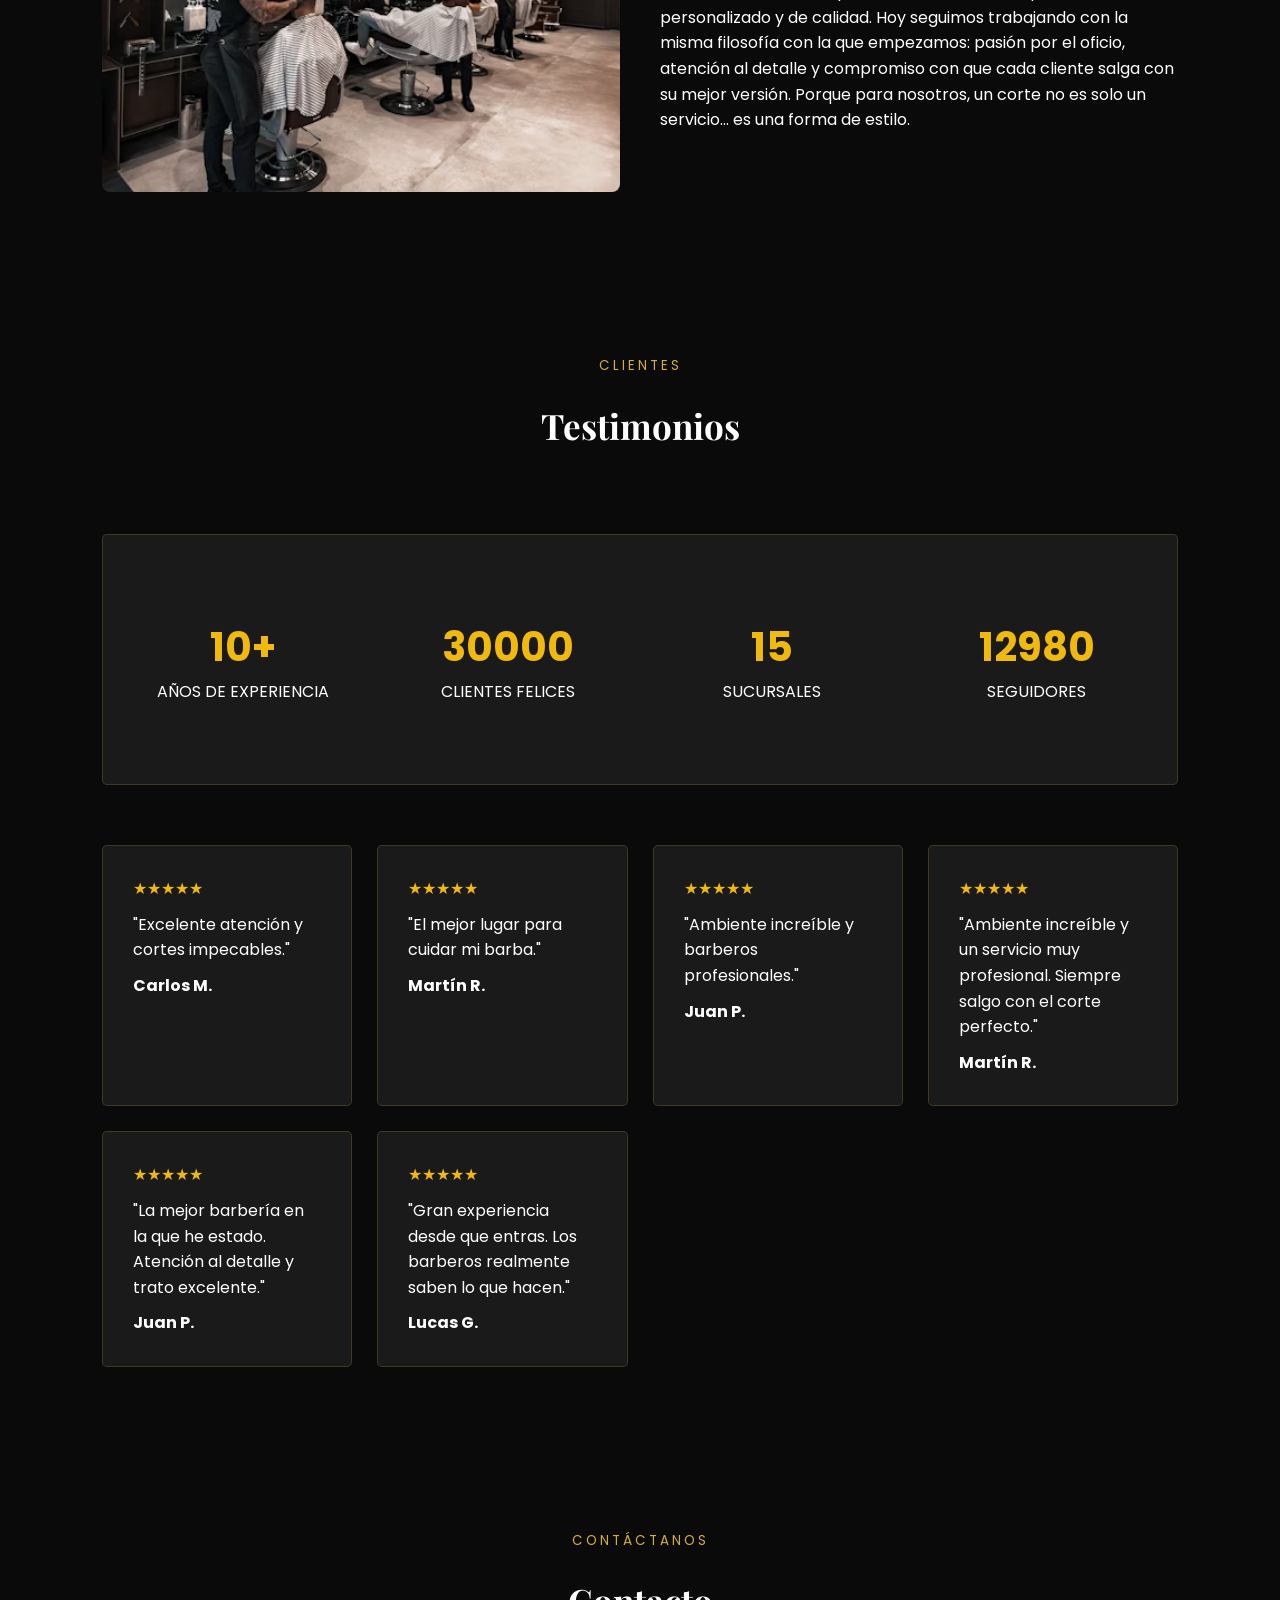
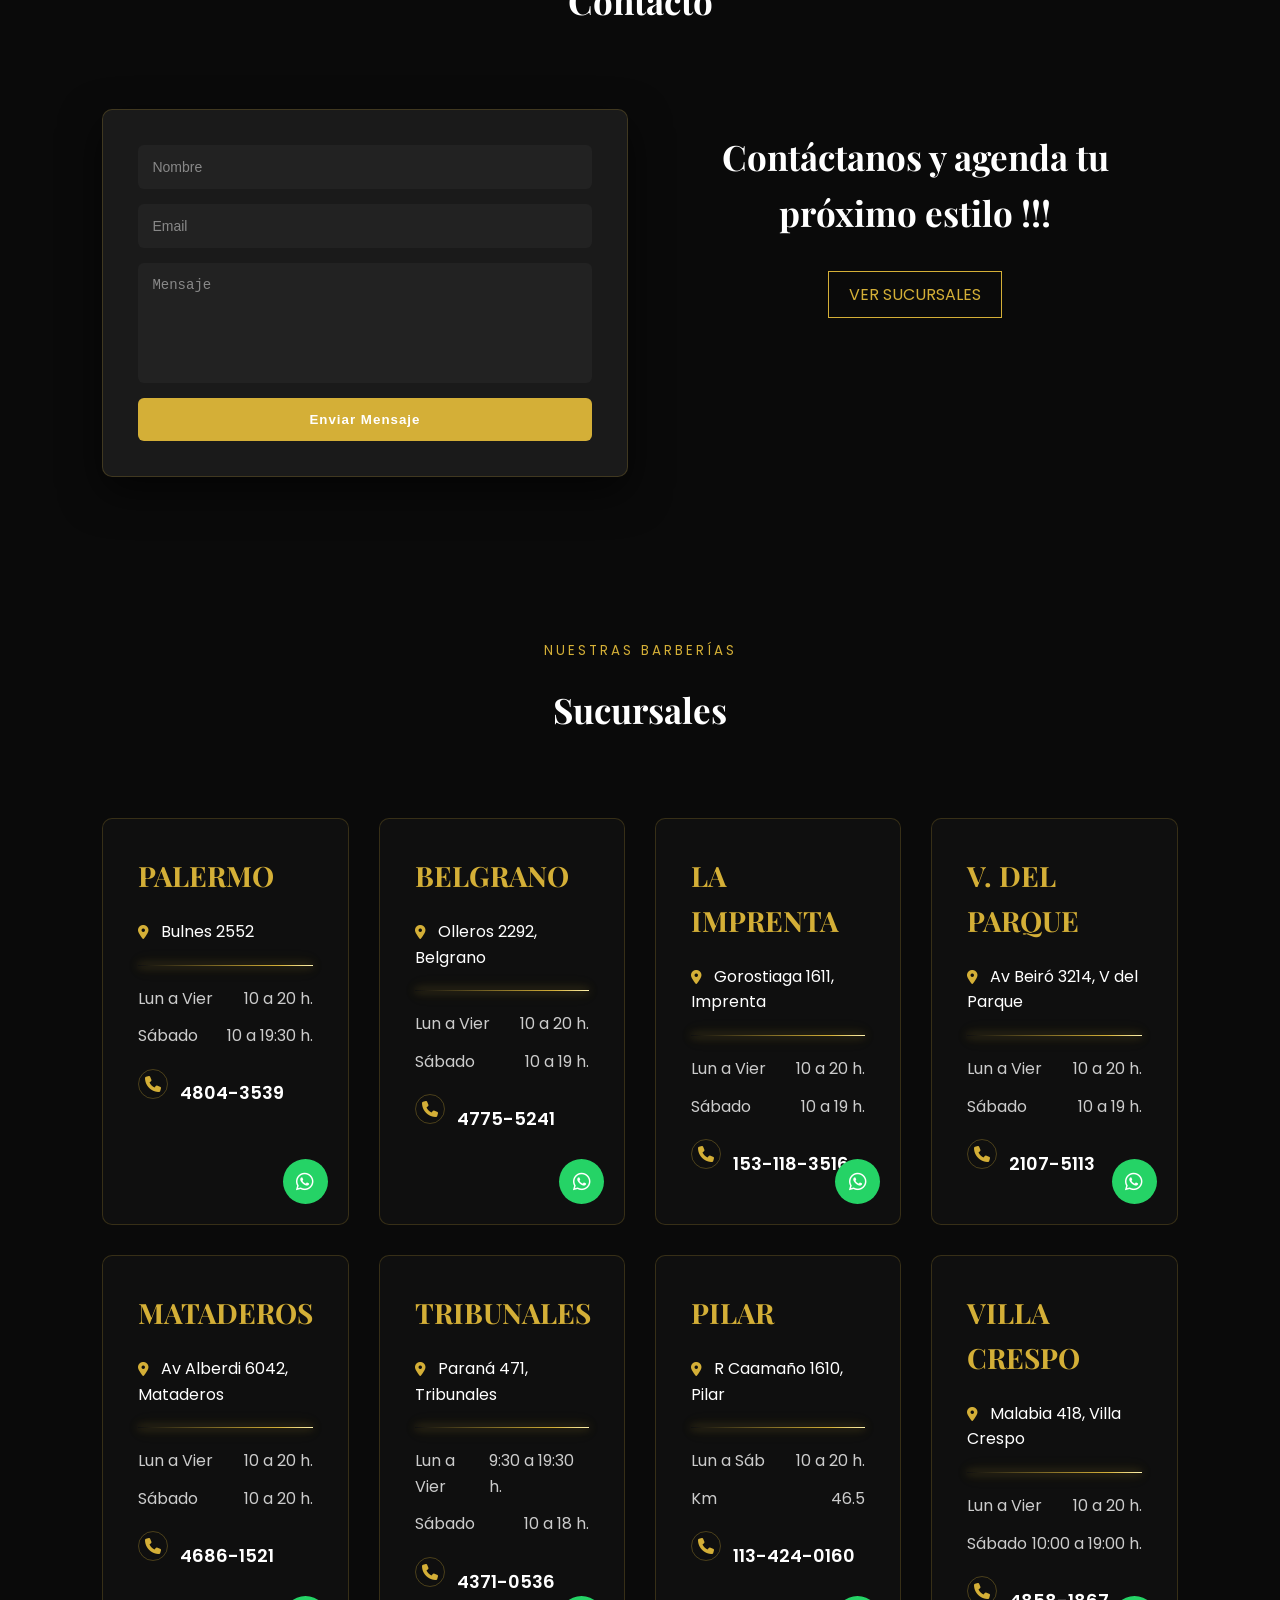
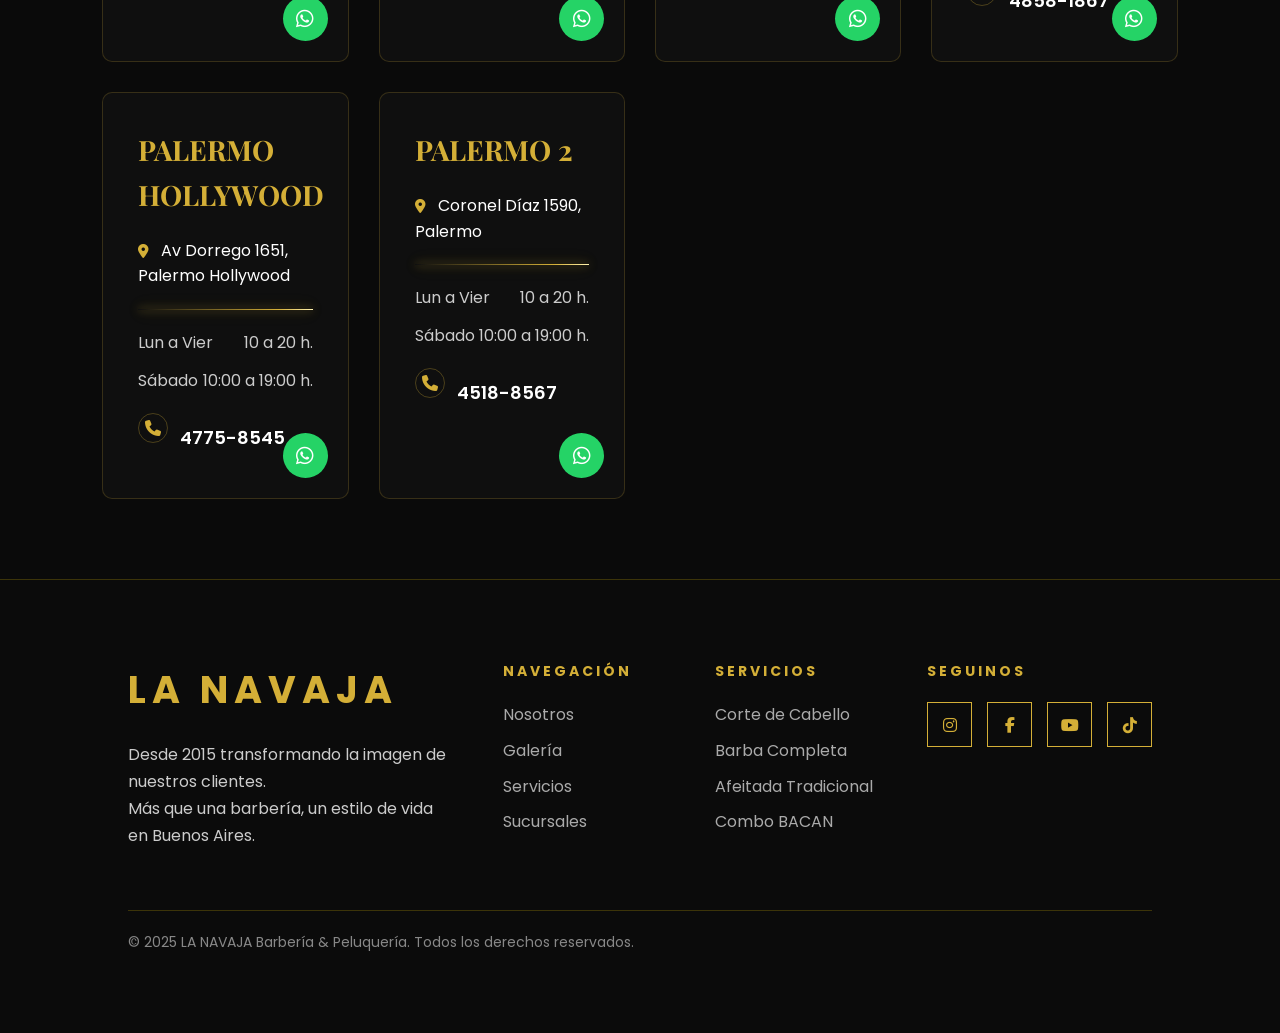
==== commit a979deac: "correciones" ====
--- a/index.html
+++ b/index.html
@@ -33,9 +33,9 @@
 
         <nav>
 
-            <div class="logo reveal-left"> LA NAVAJA</div>
-
-            <ul id="menu" class="reveal-right">
+            <div class="logo"> LA NAVAJA</div>
+
+            <ul id="menu">
 
                 <li><a href="#">HOME</a></li>
                 <li><a href="#servicios">SERVICIOS</a></li>
@@ -170,7 +170,7 @@
         <div class="grid gallery">
 
             <img src="img/G1.avif" class="reveal-left">
-            <img src="img/G2.avif" class="reveal-rigth">
+            <img src="img/G2.avif" class="reveal-right">
             <img src="img/G3.avif" class="reveal-left">
             <img src="img/G4.avif" class="reveal-right">
             <img src="img/G5.avif" class="reveal-left">
@@ -214,12 +214,12 @@
 
     <section class="testimonios" id="testimonios">
 
-        <div class="section-title reveal">
-            <small>CLIENTES</small>
-            <h2>Testimonios</h2>
-        </div>
-
-        <div class="metrics grid-info">
+        <div class="section-title reveal-zoom">
+            <small class="reveal-left">CLIENTES</small>
+            <h2 class="reveal-right">Testimonios</h2>
+        </div>
+
+        <div class="metrics grid-info reveal-zoom">
 
             <div class="metric">
                 <h2 class="counter" data-target="10">0</h2>
@@ -244,37 +244,37 @@
         </div>
         <div class="services grid">
 
-            <div class="testimonio card">
+            <div class="testimonio card reveal-left">
                 <div class="estrellas">★★★★★</div>
                 <p>"Excelente atención y cortes impecables."</p>
                 <strong>Carlos M.</strong>
             </div>
 
-            <div class="testimonio card">
+            <div class="testimonio card reveal-right">
                 <div class="estrellas">★★★★★</div>
                 <p>"El mejor lugar para cuidar mi barba."</p>
                 <strong>Martín R.</strong>
             </div>
 
-            <div class="testimonio card">
+            <div class="testimonio card reveal-left">
                 <div class="estrellas">★★★★★</div>
                 <p>"Ambiente increíble y barberos profesionales."</p>
                 <strong>Juan P.</strong>
             </div>
 
-            <div class="testimonio card">
+            <div class="testimonio card reveal-right">
                 <div class="estrellas">★★★★★</div>
                 <p>"Ambiente increíble y un servicio muy profesional. Siempre salgo con el corte perfecto."</p>
                 <strong>Martín R.</strong>
             </div>
 
-            <div class="testimonio card">
+            <div class="testimonio card reveal-left">
                 <div class="estrellas">★★★★★</div>
                 <p>"La mejor barbería en la que he estado. Atención al detalle y trato excelente."</p>
                 <strong>Juan P.</strong>
             </div>
 
-            <div class="testimonio card">
+            <div class="testimonio card revel-right">
                 <div class="estrellas">★★★★★</div>
                 <p>"Gran experiencia desde que entras. Los barberos realmente saben lo que hacen."</p>
                 <strong>Lucas G.</strong>
@@ -287,16 +287,16 @@
     <!-- CONTACTO -->
     <section class="contacto" id="contacto">
 
-        <div class="section-title reveal">
-            <small>CONTÁCTANOS</small>
-            <h2>Contacto</h2>
+        <div class="section-title reveal-zoom">
+            <small class="reveal-left">CONTÁCTANOS</small>
+            <h2 class="reveal-right">Contacto</h2>
         </div>
 
         <div class="grid">
 
             <!-- FORMULARIO -->
 
-            <div class="contacto-form reveal-right">
+            <div class="contacto-form reveal-left">
 
                 <form action="https://formsubmit.co/juanezequielhinojosa@gmail.com" method="POST">
 
@@ -314,7 +314,7 @@
 
             <!-- INFO -->
 
-            <div class="section-title reveal">
+            <div class="section-title reveal-right">
 
                 <h2>Contáctanos y agenda tu próximo estilo !!!</h2>
                 <a href="#sucursales" class="btn">VER SUCURSALES</a>
@@ -327,9 +327,9 @@
 
     <section id="sucursales">
 
-        <div class="section-title reveal">
-            <small>NUESTRAS BARBERÍAS</small>
-            <h2>Sucursales</h2>
+        <div class="section-title reveal-zoom">
+            <small class="reveal-left">NUESTRAS BARBERÍAS</small>
+            <h2 class="reveal-right">Sucursales</h2>
         </div>
 
         <div class="sucursales-grid">
@@ -337,7 +337,7 @@
             <!-- Tarjeta -->
 
 
-            <div class="sucursal-card">
+            <div class="sucursal-card reveal-zoom">
 
                 <h3>PALERMO</h3>
 
@@ -367,7 +367,7 @@
             </div>
 
 
-            <div class="sucursal-card">
+            <div class="sucursal-card reveal-zoom">
 
                 <h3>BELGRANO</h3>
 
@@ -398,7 +398,7 @@
 
             </div>
 
-            <div class="sucursal-card">
+            <div class="sucursal-card reveal-zoom">
 
                 <h3>LA IMPRENTA</h3>
 
@@ -429,7 +429,7 @@
 
             </div>
 
-            <div class="sucursal-card">
+            <div class="sucursal-card reveal-zoom">
 
                 <h3>V. DEL PARQUE</h3>
 
@@ -460,7 +460,7 @@
 
             </div>
 
-            <div class="sucursal-card">
+            <div class="sucursal-card reveal-zoom">
 
                 <h3>MATADEROS</h3>
 
@@ -490,7 +490,7 @@
                 </a>
 
             </div>
-            <div class="sucursal-card">
+            <div class="sucursal-card reveal-zoom">
 
                 <h3>TRIBUNALES</h3>
 
@@ -521,7 +521,7 @@
 
             </div>
 
-            <div class="sucursal-card">
+            <div class="sucursal-card reveal-zoom">
 
                 <h3>PILAR</h3>
 
@@ -552,7 +552,7 @@
 
             </div>
 
-            <div class="sucursal-card">
+            <div class="sucursal-card reveal-zoom">
 
                 <h3>VILLA CRESPO</h3>
 
@@ -583,7 +583,7 @@
 
             </div>
 
-            <div class="sucursal-card">
+            <div class="sucursal-card reveal-zoom">
 
                 <h3>PALERMO HOLLYWOOD</h3>
 
@@ -614,7 +614,7 @@
 
             </div>
 
-            <div class="sucursal-card">
+            <div class="sucursal-card reveal-zoom">
 
                 <h3>PALERMO 2</h3>
 
@@ -652,11 +652,11 @@
 
 
 
-    <footer class="footer">
+    <footer class="footer reveal-zoom">
 
         <div class="footer-container">
 
-            <div class="footer-col footer-brand">
+            <div class="footer-col footer-brand reveal-left">
 
                 <h2>LA NAVAJA</h2>
 
@@ -668,7 +668,7 @@
             </div>
 
 
-            <div class="footer-col">
+            <div class="footer-col reveal-zoom">
 
                 <h4>NAVEGACIÓN</h4>
 
@@ -682,7 +682,7 @@
             </div>
 
 
-            <div class="footer-col">
+            <div class="footer-col reveal-zoom">
 
                 <h4>SERVICIOS</h4>
 
@@ -696,7 +696,7 @@
             </div>
 
 
-            <div class="footer-col">
+            <div class="footer-col reveal-right">
 
                 <h4>SEGUINOS</h4>
 
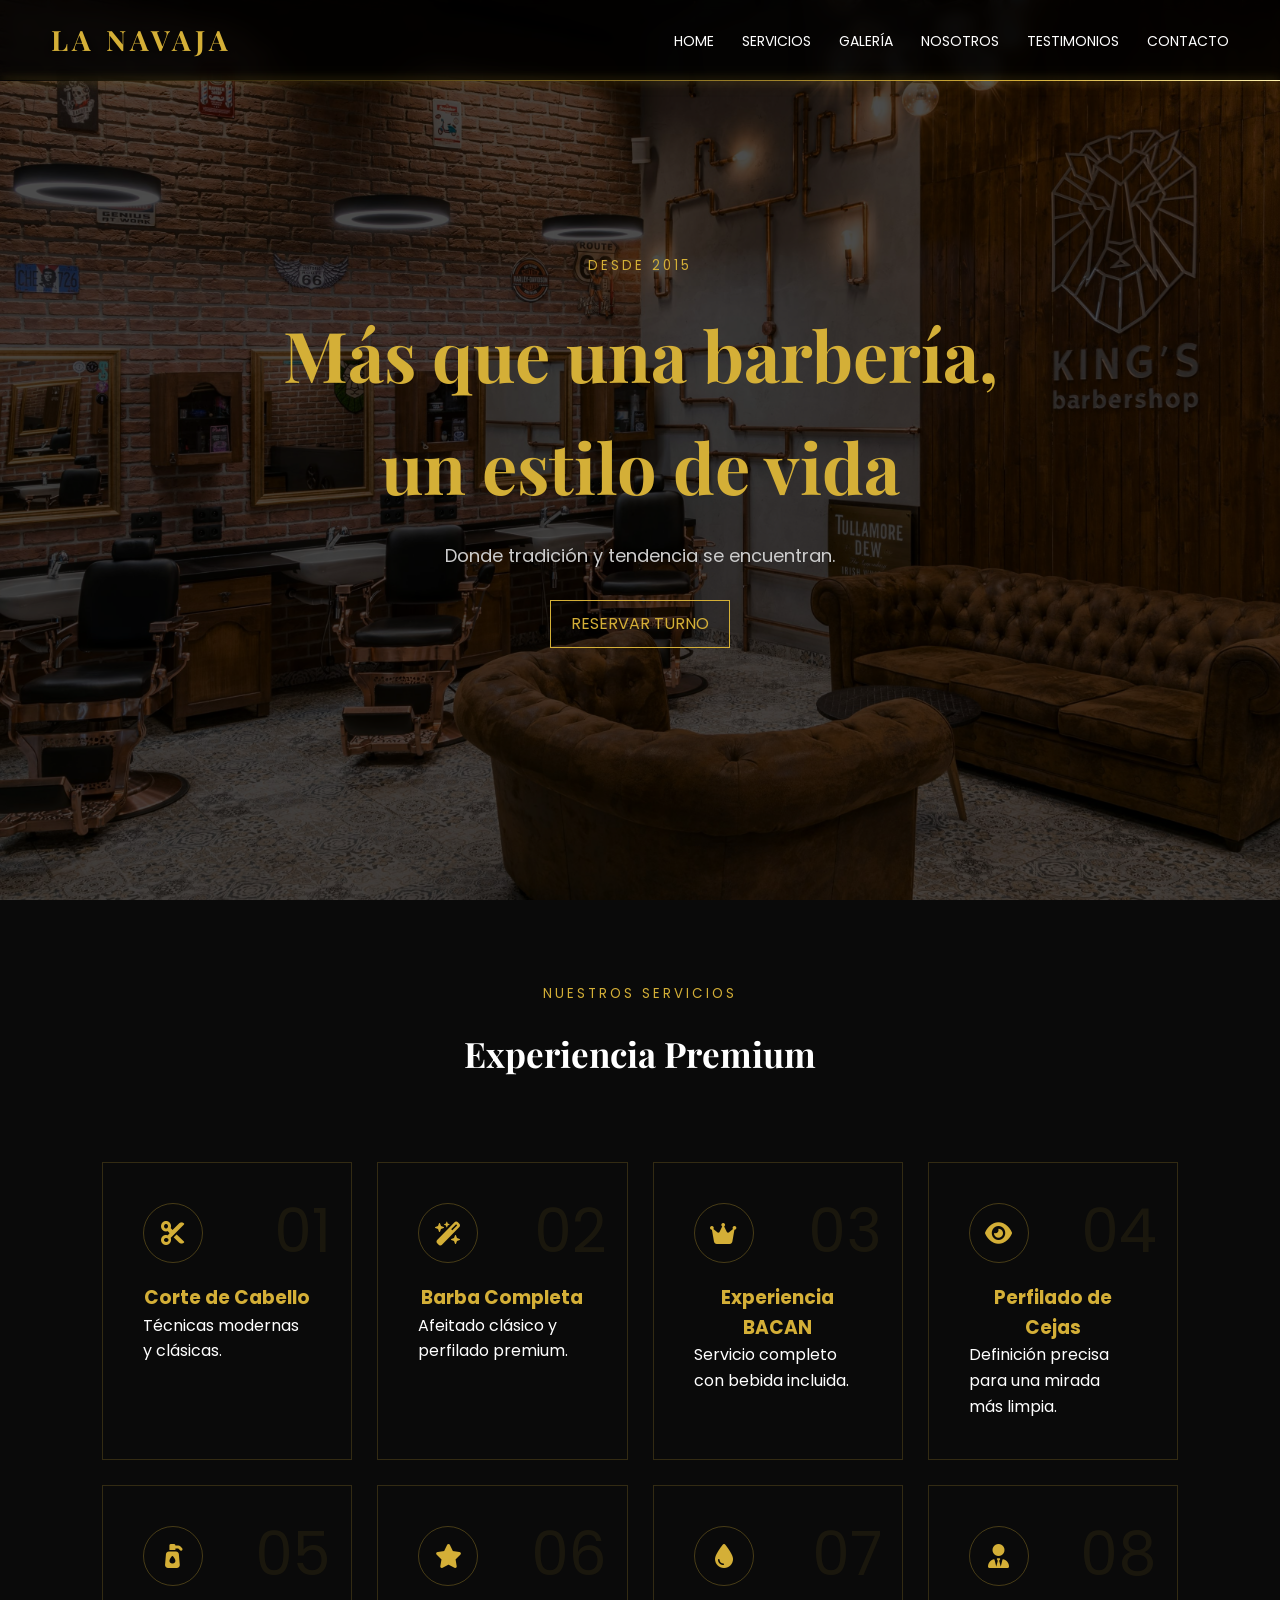
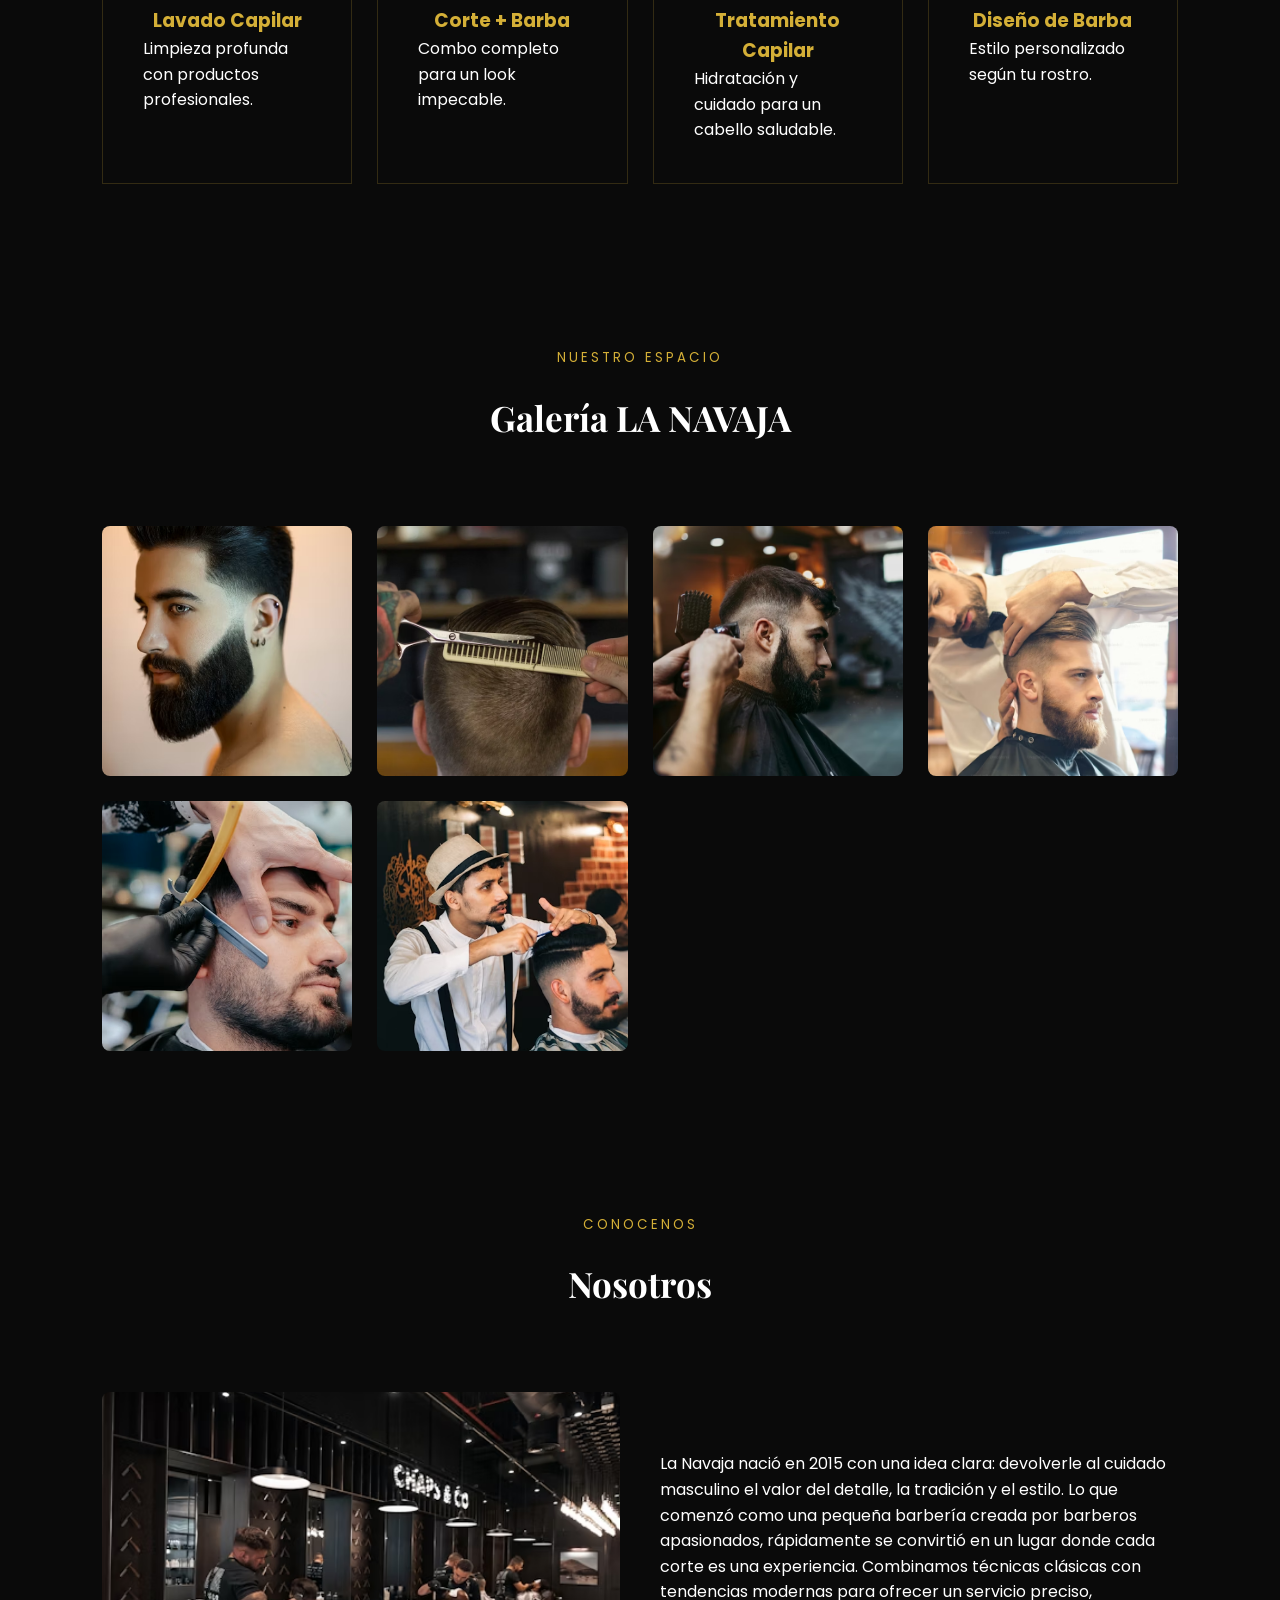
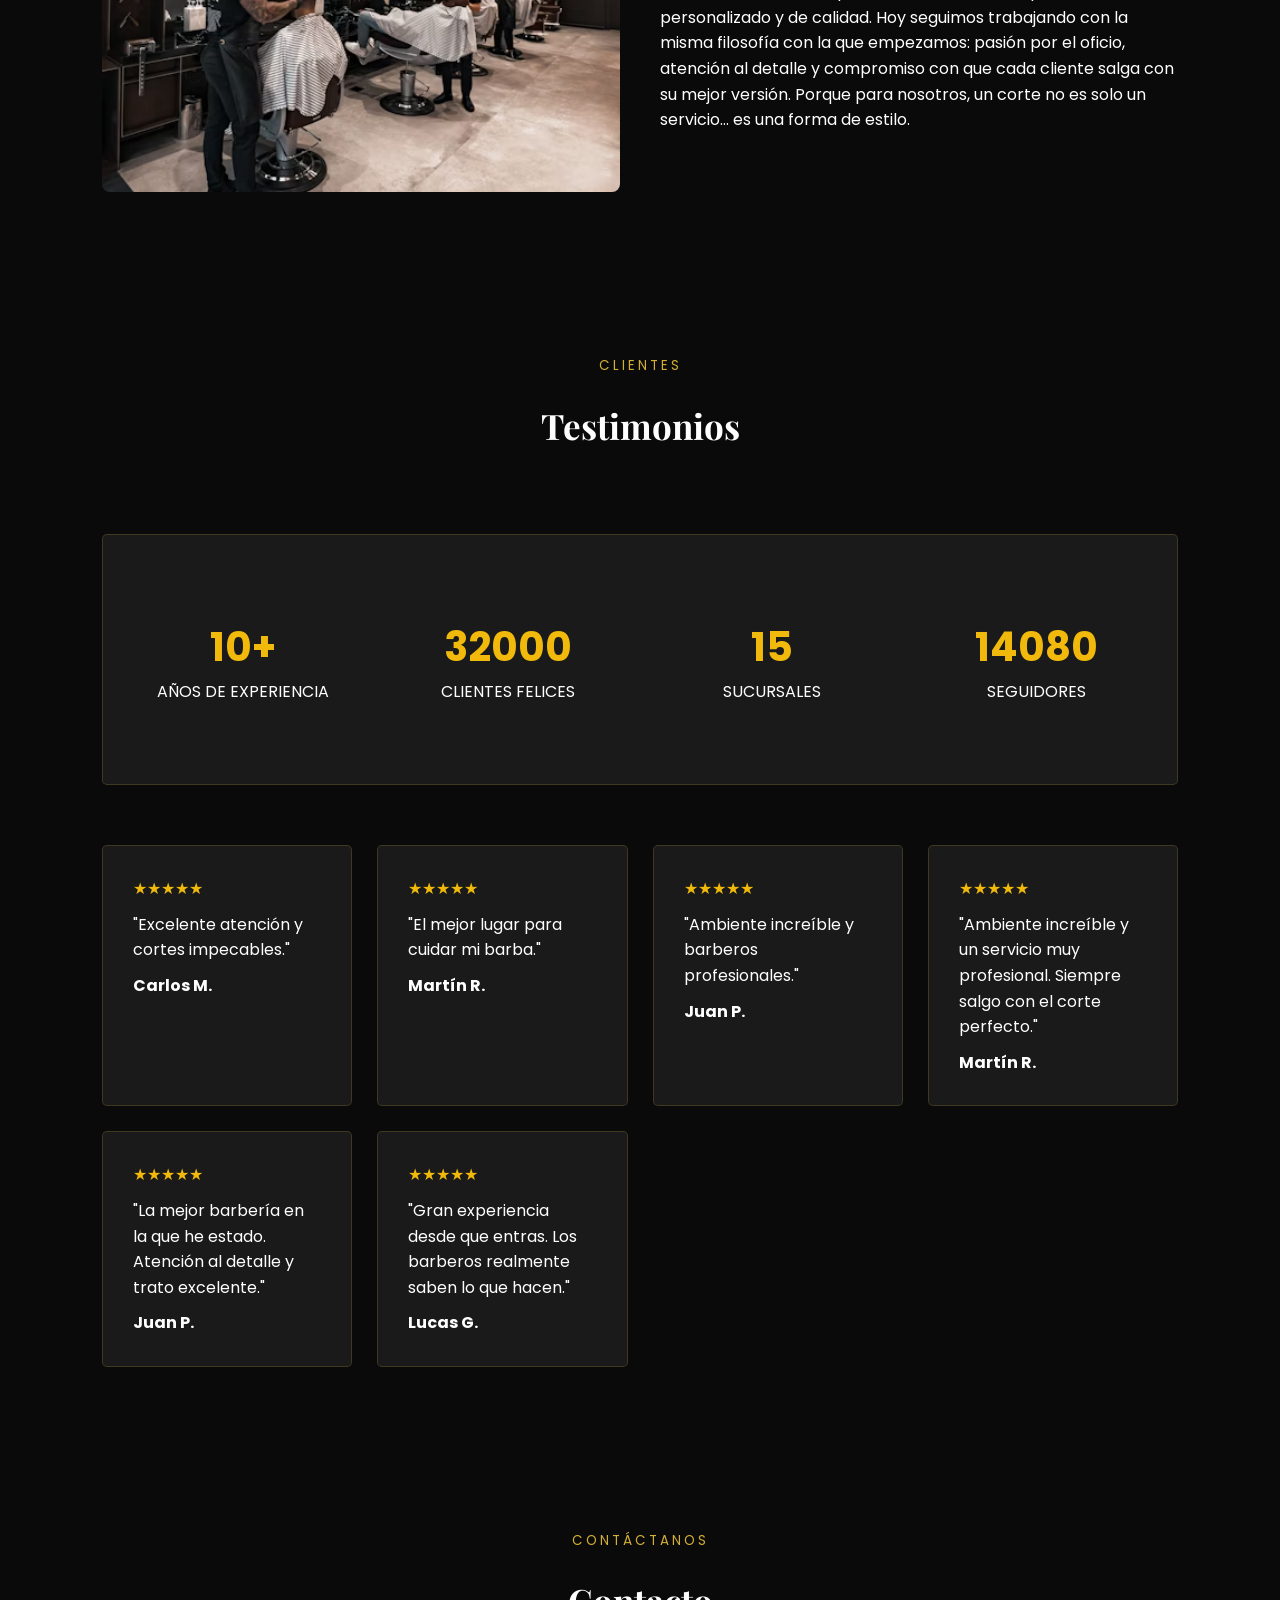
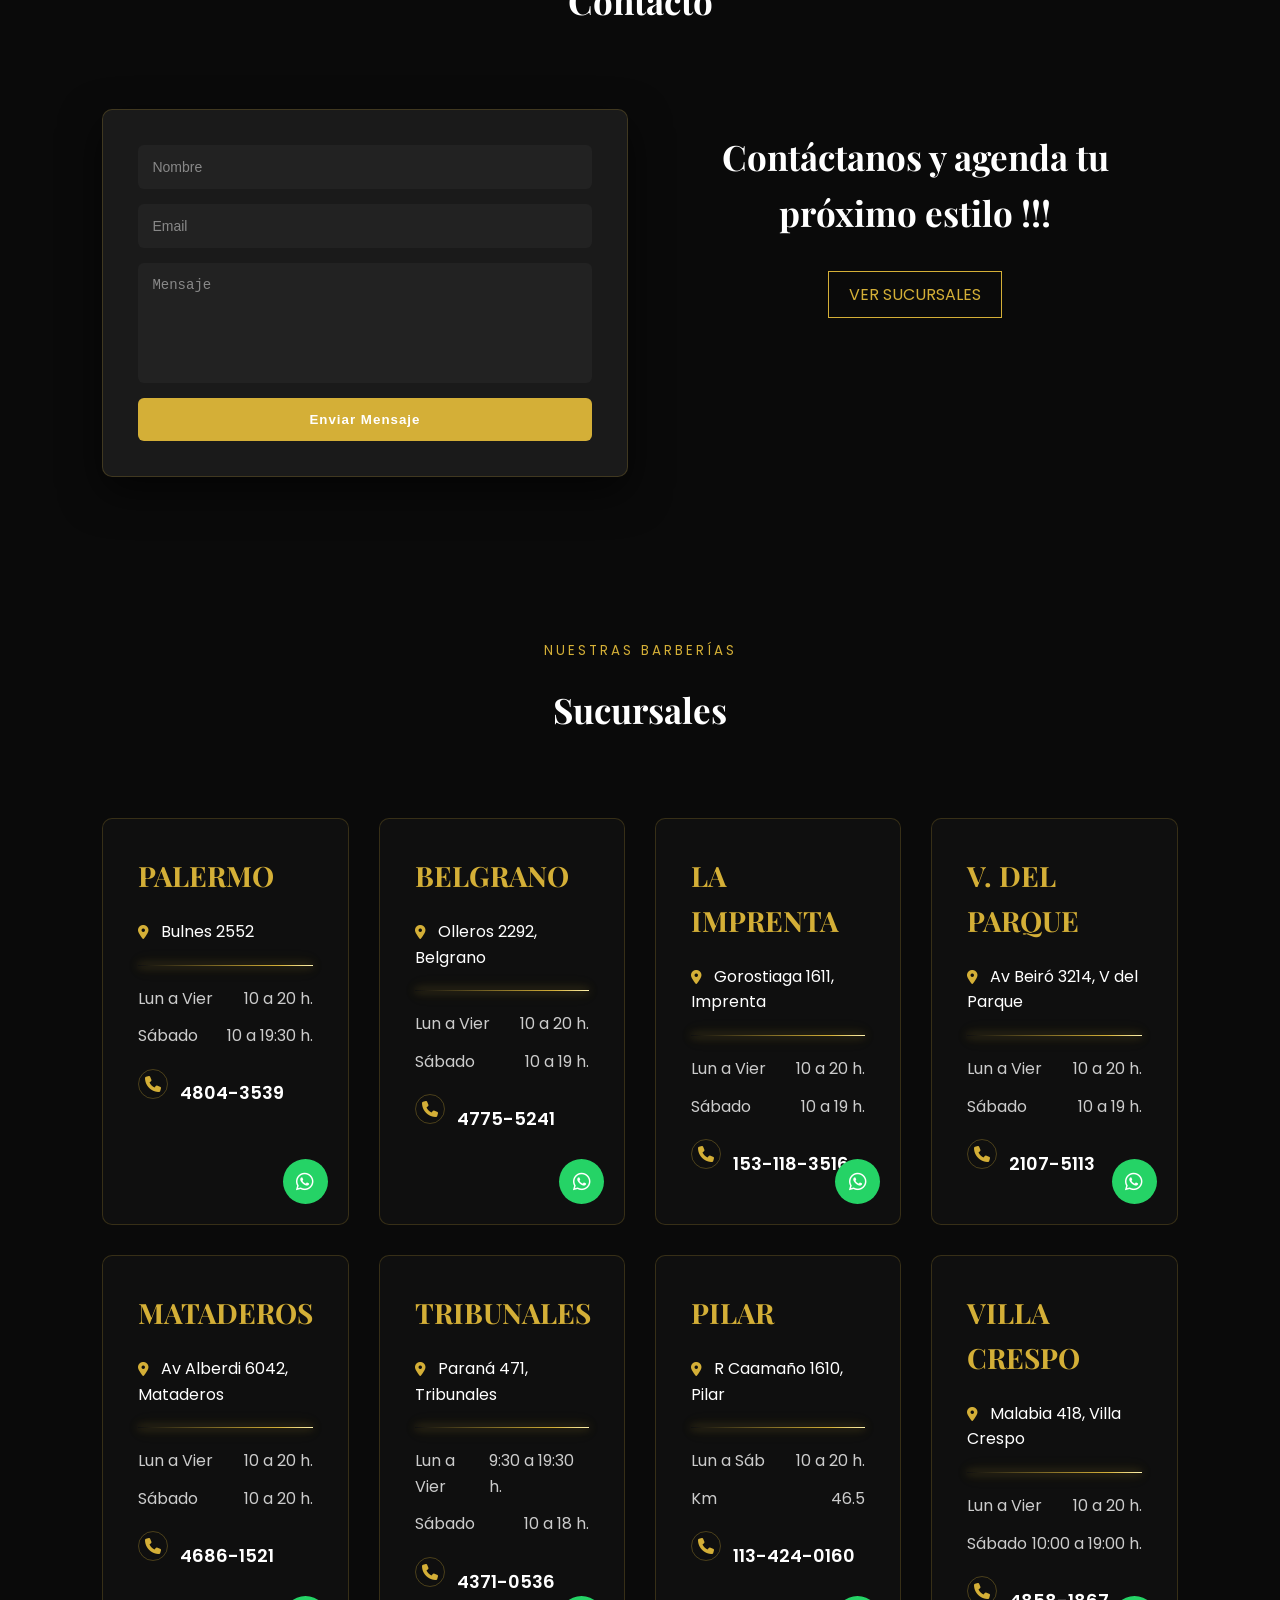
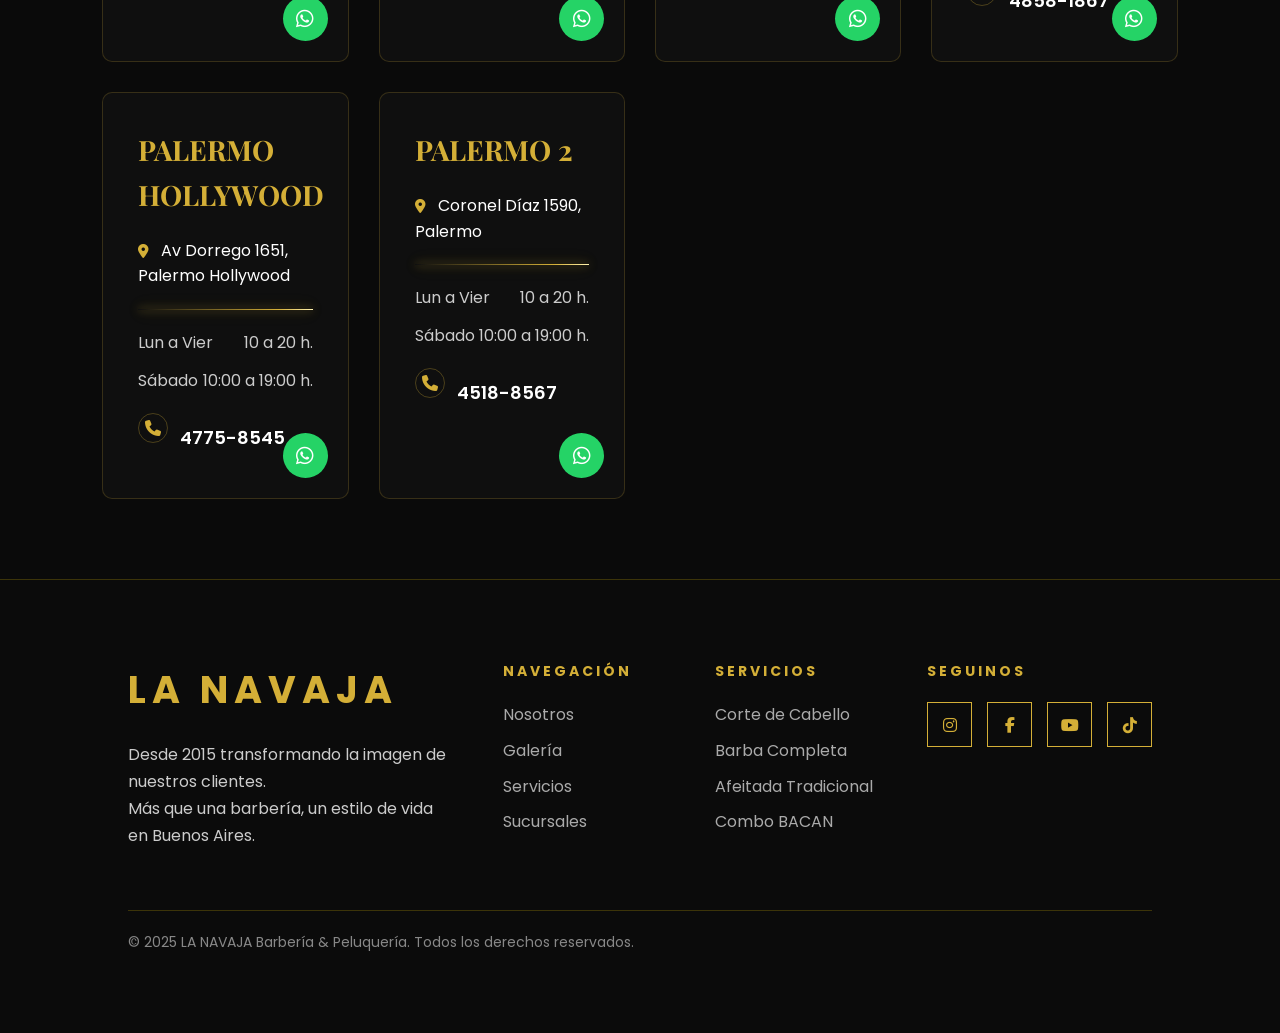
==== commit c23972c1: "correciones" ====
--- a/index.html
+++ b/index.html
@@ -154,7 +154,7 @@
             </div>
 
         </div>
-        </div>
+        
     </section>
 
 
@@ -274,7 +274,7 @@
                 <strong>Juan P.</strong>
             </div>
 
-            <div class="testimonio card revel-right">
+            <div class="testimonio card reveal-right">
                 <div class="estrellas">★★★★★</div>
                 <p>"Gran experiencia desde que entras. Los barberos realmente saben lo que hacen."</p>
                 <strong>Lucas G.</strong>
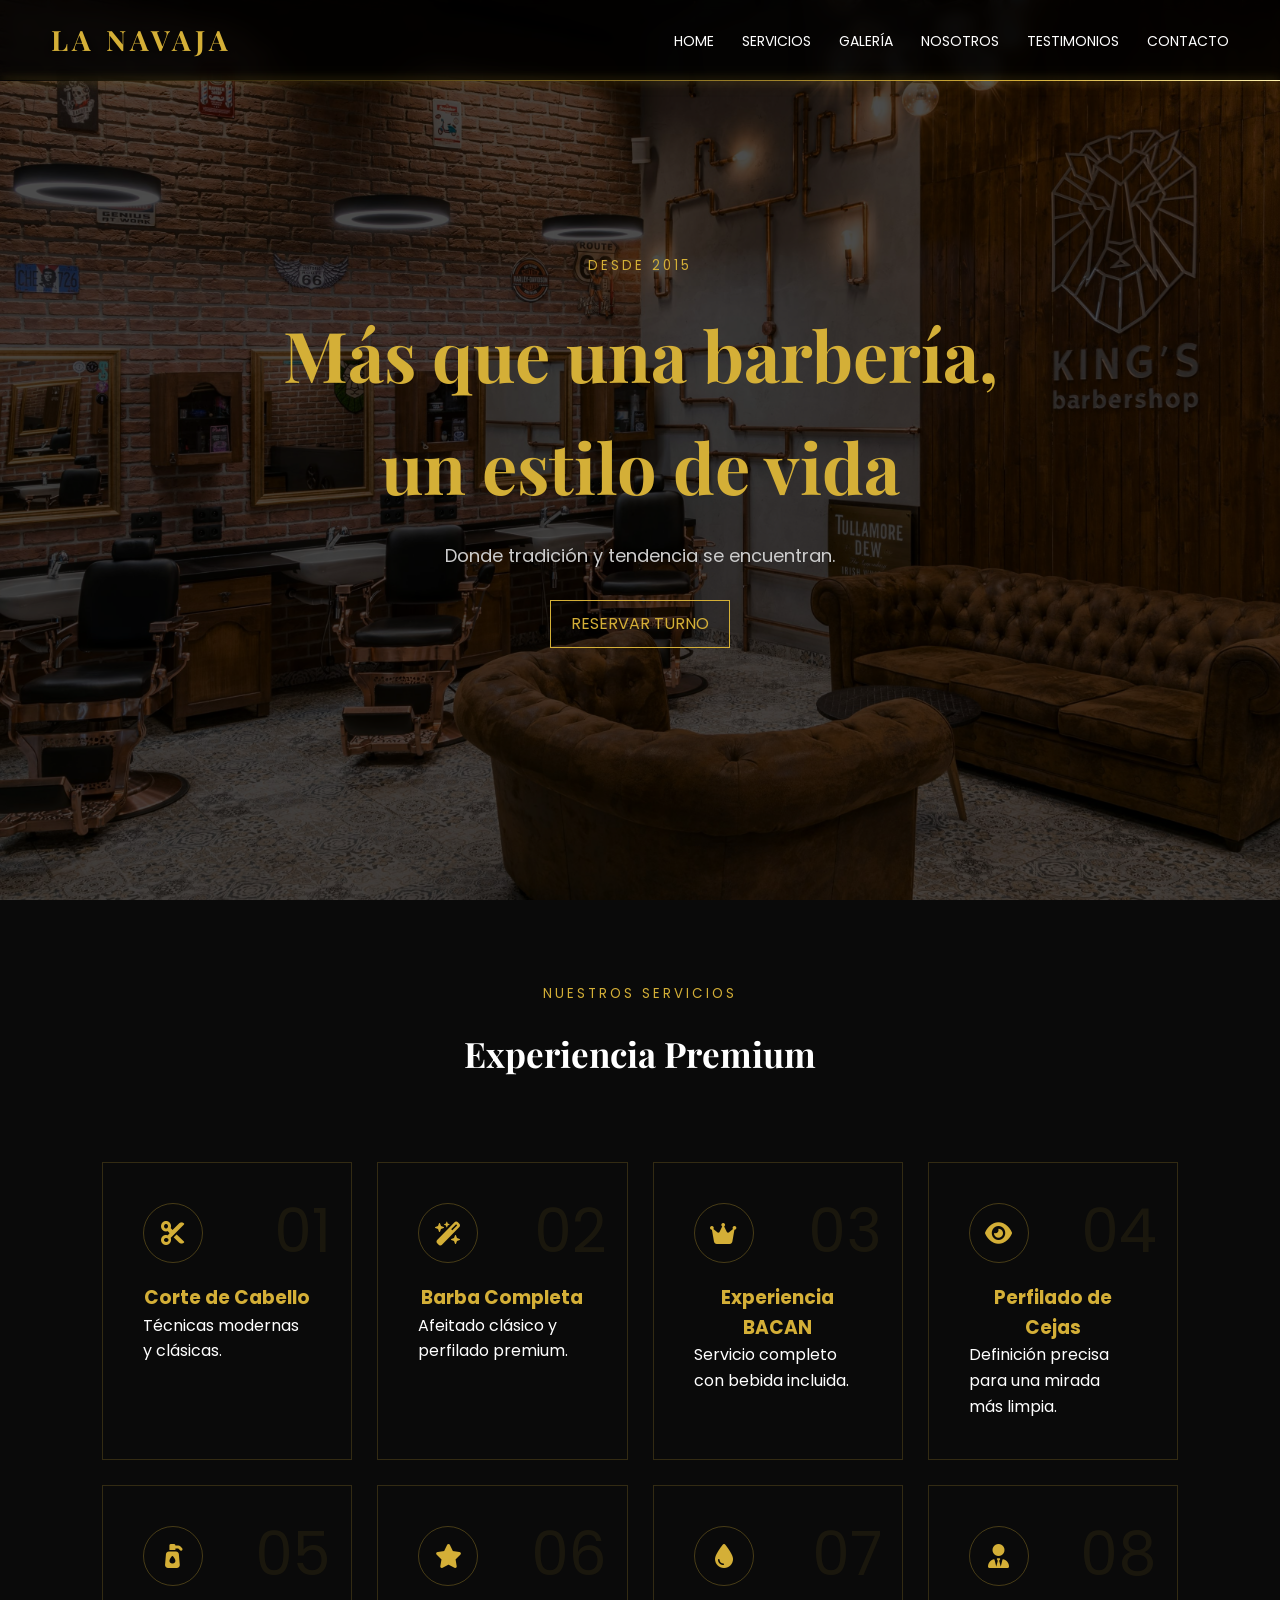
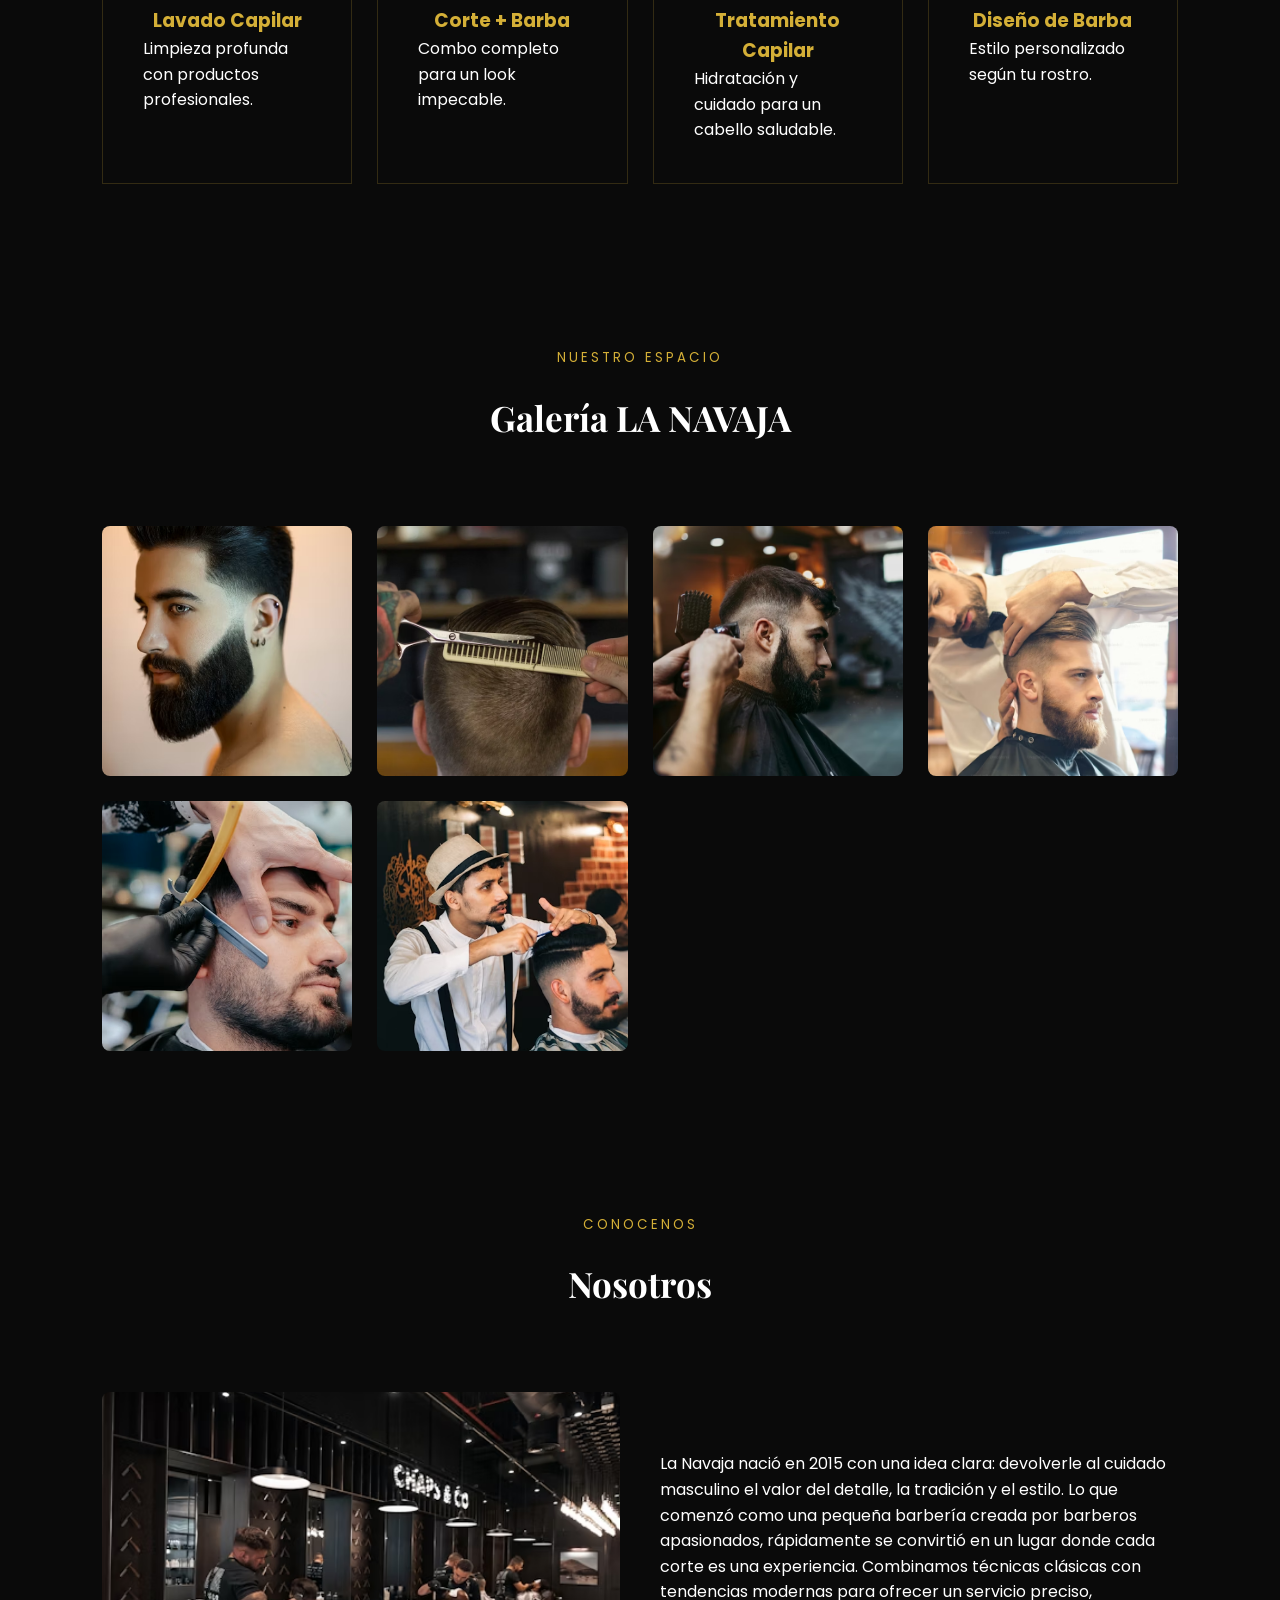
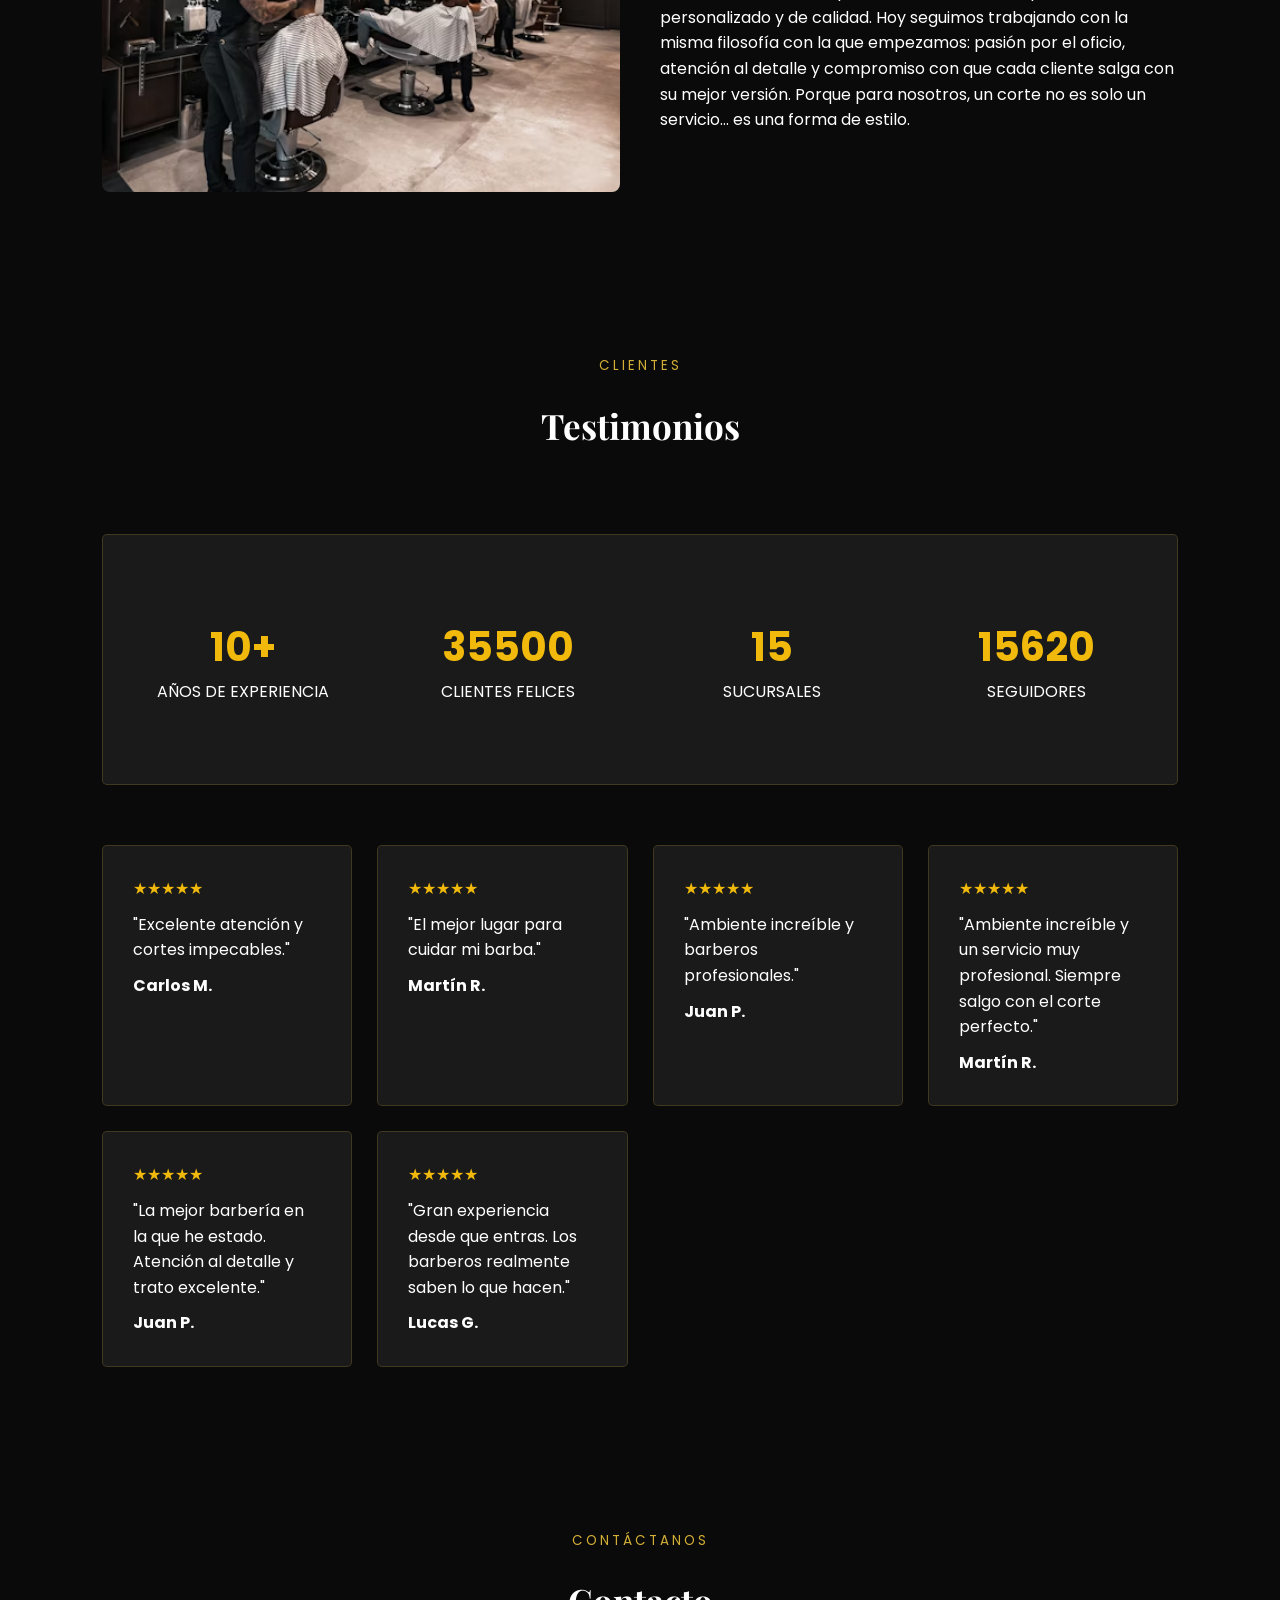
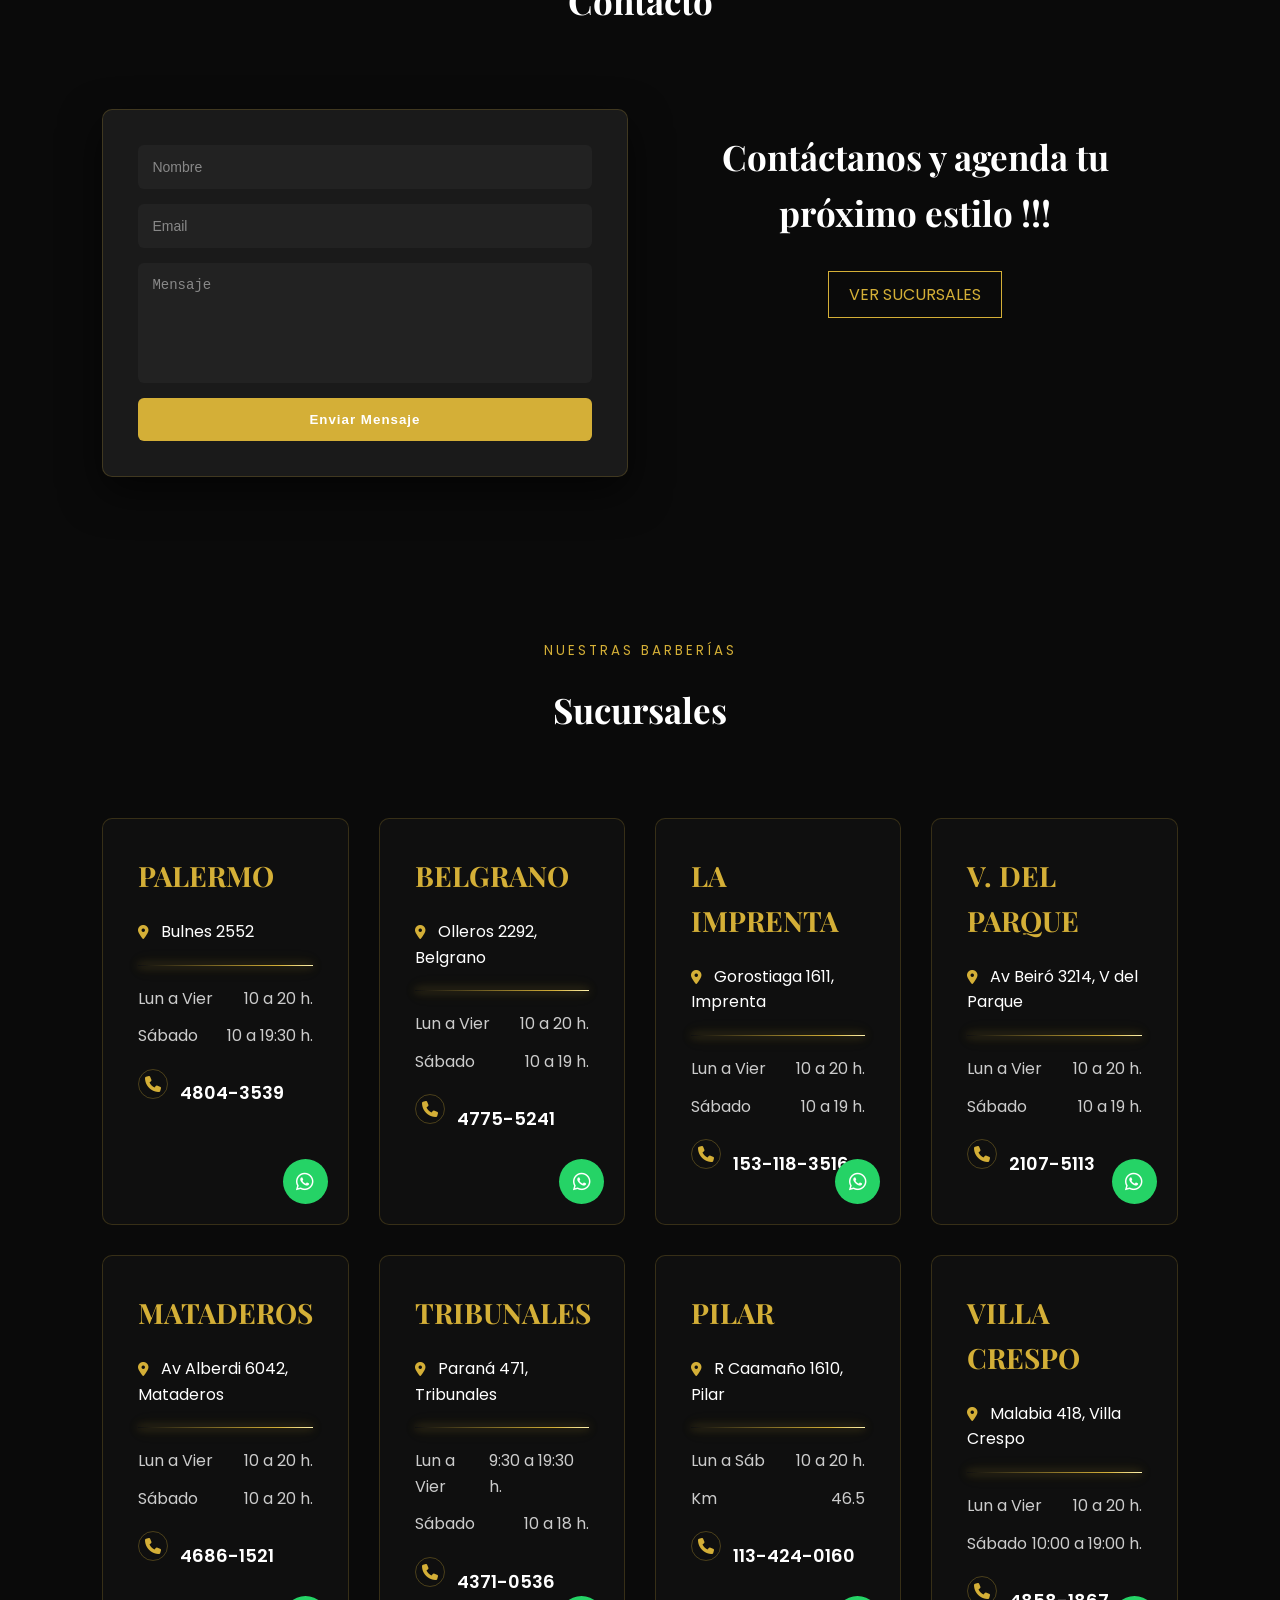
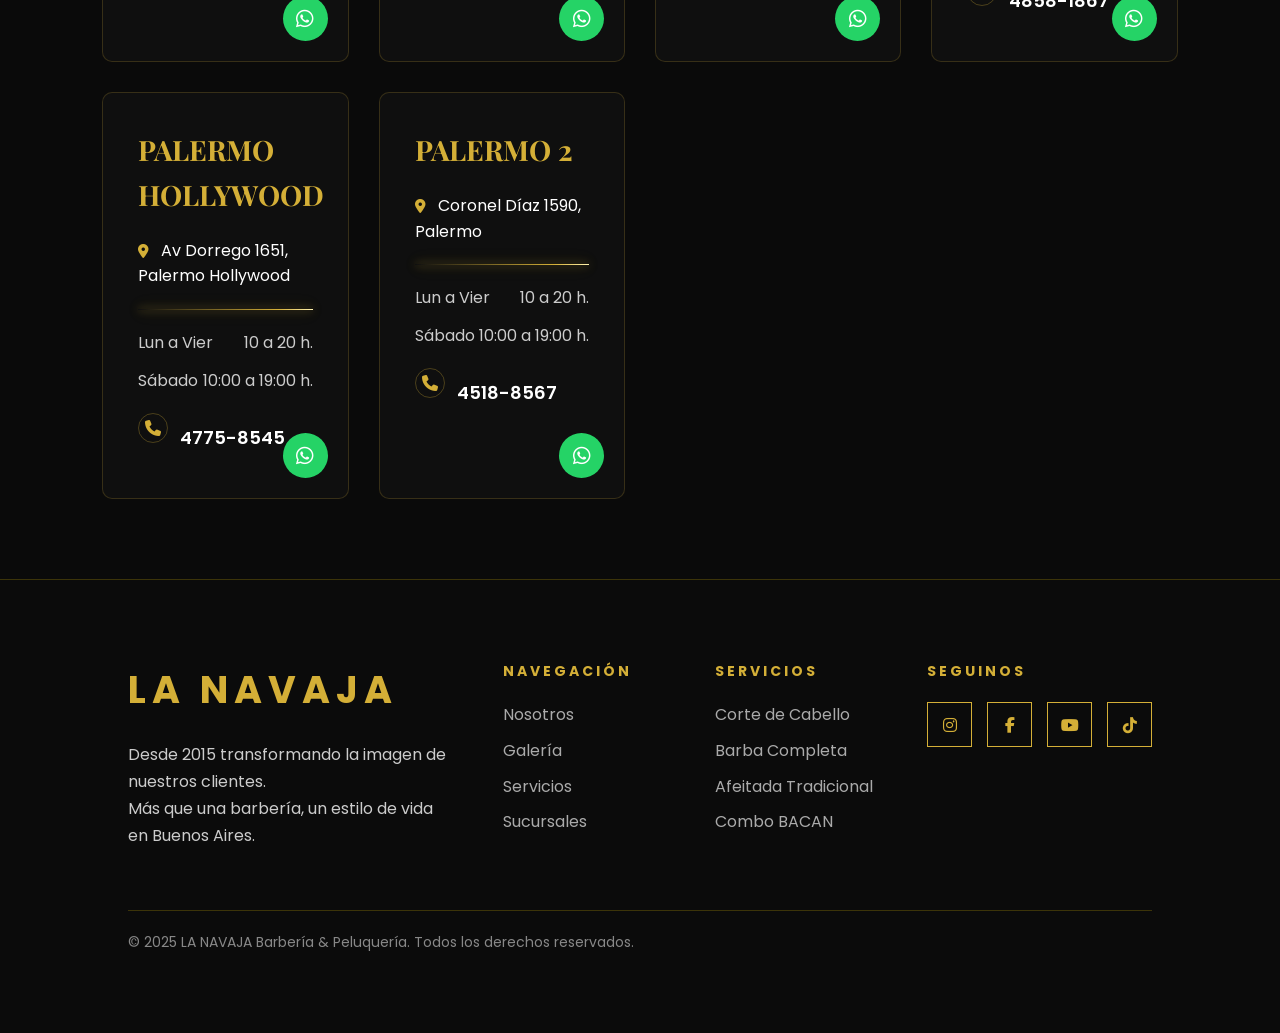
==== commit 03be3ce1: "correciones" ====
--- a/index.html
+++ b/index.html
@@ -25,6 +25,7 @@
     <link href="https://fonts.googleapis.com/css2?family=Oswald:wght@300;400;600&display=swap" rel="stylesheet">
     <link rel="stylesheet" href="https://cdnjs.cloudflare.com/ajax/libs/font-awesome/6.5.0/css/all.min.css">
     <link rel="stylesheet" href="styles.css">
+    <link rel="icon" href="img/maquinilla-de-afeitar.png" type="image/png">
 </head>
 
 <body>
@@ -154,7 +155,7 @@
             </div>
 
         </div>
-        
+
     </section>
 
 
@@ -319,7 +320,7 @@
                 <h2>Contáctanos y agenda tu próximo estilo !!!</h2>
                 <a href="#sucursales" class="btn">VER SUCURSALES</a>
             </div>
-            
+
         </div>
 
     </section>
@@ -779,22 +780,22 @@
         reveal();*/
 
 
-        
-function reveal() {
-  const elements = document.querySelectorAll(".reveal-left, .reveal-right, .reveal-zoom");
-
-  elements.forEach(el => {
-    const windowHeight = window.innerHeight;
-    const elementTop = el.getBoundingClientRect().top;
-
-    if (elementTop < windowHeight - 150) {
-      el.classList.add("active");
-    }
-  });
-}
-
-window.addEventListener("scroll", reveal);
-reveal(); // ← importante para que funcione al cargar
+
+        function reveal() {
+            const elements = document.querySelectorAll(".reveal-left, .reveal-right, .reveal-zoom");
+
+            elements.forEach(el => {
+                const windowHeight = window.innerHeight;
+                const elementTop = el.getBoundingClientRect().top;
+
+                if (elementTop < windowHeight - 150) {
+                    el.classList.add("active");
+                }
+            });
+        }
+
+        window.addEventListener("scroll", reveal);
+        reveal(); // ← importante para que funcione al cargar
 
 
         /* COUNTER WHEN SCROLL */
--- a/styles.css
+++ b/styles.css
@@ -17,31 +17,36 @@
   scroll-behavior: smooth;
 }
 
+html,
+body {
+  overflow-x: hidden;
+}
+
 /* estado inicial */
 
 .reveal-left,
 .reveal-right,
-.reveal-zoom{
-opacity:0;
-transition:all 1s ease;
+.reveal-zoom {
+  opacity: 0;
+  transition: all 1s ease;
 }
 
 /* izquierda */
 
-.reveal-left{
-transform:translateX(-80px);
+.reveal-left {
+  transform: translateX(-80px);
 }
 
 /* derecha */
 
-.reveal-right{
-transform:translateX(80px);
+.reveal-right {
+  transform: translateX(80px);
 }
 
 /* zoom */
 
-.reveal-zoom{
-transform:scale(0.8);
+.reveal-zoom {
+  transform: scale(0.8);
 }
 
 /* cuando aparecen */
@@ -53,9 +58,9 @@
 
 .reveal-left.active,
 .reveal-right.active,
-.reveal-zoom.active{
-opacity:1;
-transform:translateX(0) scale(1);
+.reveal-zoom.active {
+  opacity: 1;
+  transform: translateX(0) scale(1);
 }
 
 /* NAVBAR */
@@ -175,36 +180,33 @@
 
 }*/
 
-.hero h1{
-animation:glowText 3s infinite;
-font-family:'Playfair Display',serif;
-font-size:70px;
-margin:20px 0;
-color:#d4af37;
-position:relative;
-}
-
-@keyframes glowText{
-
-0%{
-text-shadow:none;
-}
-
-50%{
-text-shadow:
+.hero h1 {
+  animation: glowText 3s infinite;
+  font-family: "Playfair Display", serif;
+  font-size: 70px;
+  margin: 20px 0;
+  color: #d4af37;
+  position: relative;
+}
+
+@keyframes glowText {
+  0% {
+    text-shadow: none;
+  }
+
+  50% {
+    text-shadow:
 /*0 0 10px #d4af37,
 0 0 20px #d4af37,
 0 0 40px #d4af37;*/
-
-0 0 10px #1b1605,
-0 0 20px #574407,
-0 0 40px #d4af37;
-}
-
-100%{
-text-shadow:none;
-}
-
+      0 0 10px #1b1605,
+      0 0 20px #574407,
+      0 0 40px #d4af37;
+  }
+
+  100% {
+    text-shadow: none;
+  }
 }
 
 /*.hero h1{
@@ -240,10 +242,9 @@
 }
 
 .btn {
-
-  display:inline-flex;
-  align-items:center;
-  justify-content:center;
+  display: inline-flex;
+  align-items: center;
+  justify-content: center;
 
   border: 1px solid #d4af37;
   padding: 10px 20px;
@@ -338,7 +339,6 @@
 
 section {
   padding: 80px 8%;
-  
 }
 
 .section-title {
@@ -349,8 +349,8 @@
   transition: 1s;
 }
 
-.section-title .btn{
-margin-top:30px;
+.section-title .btn {
+  margin-top: 30px;
 }
 
 .section-title.active {
